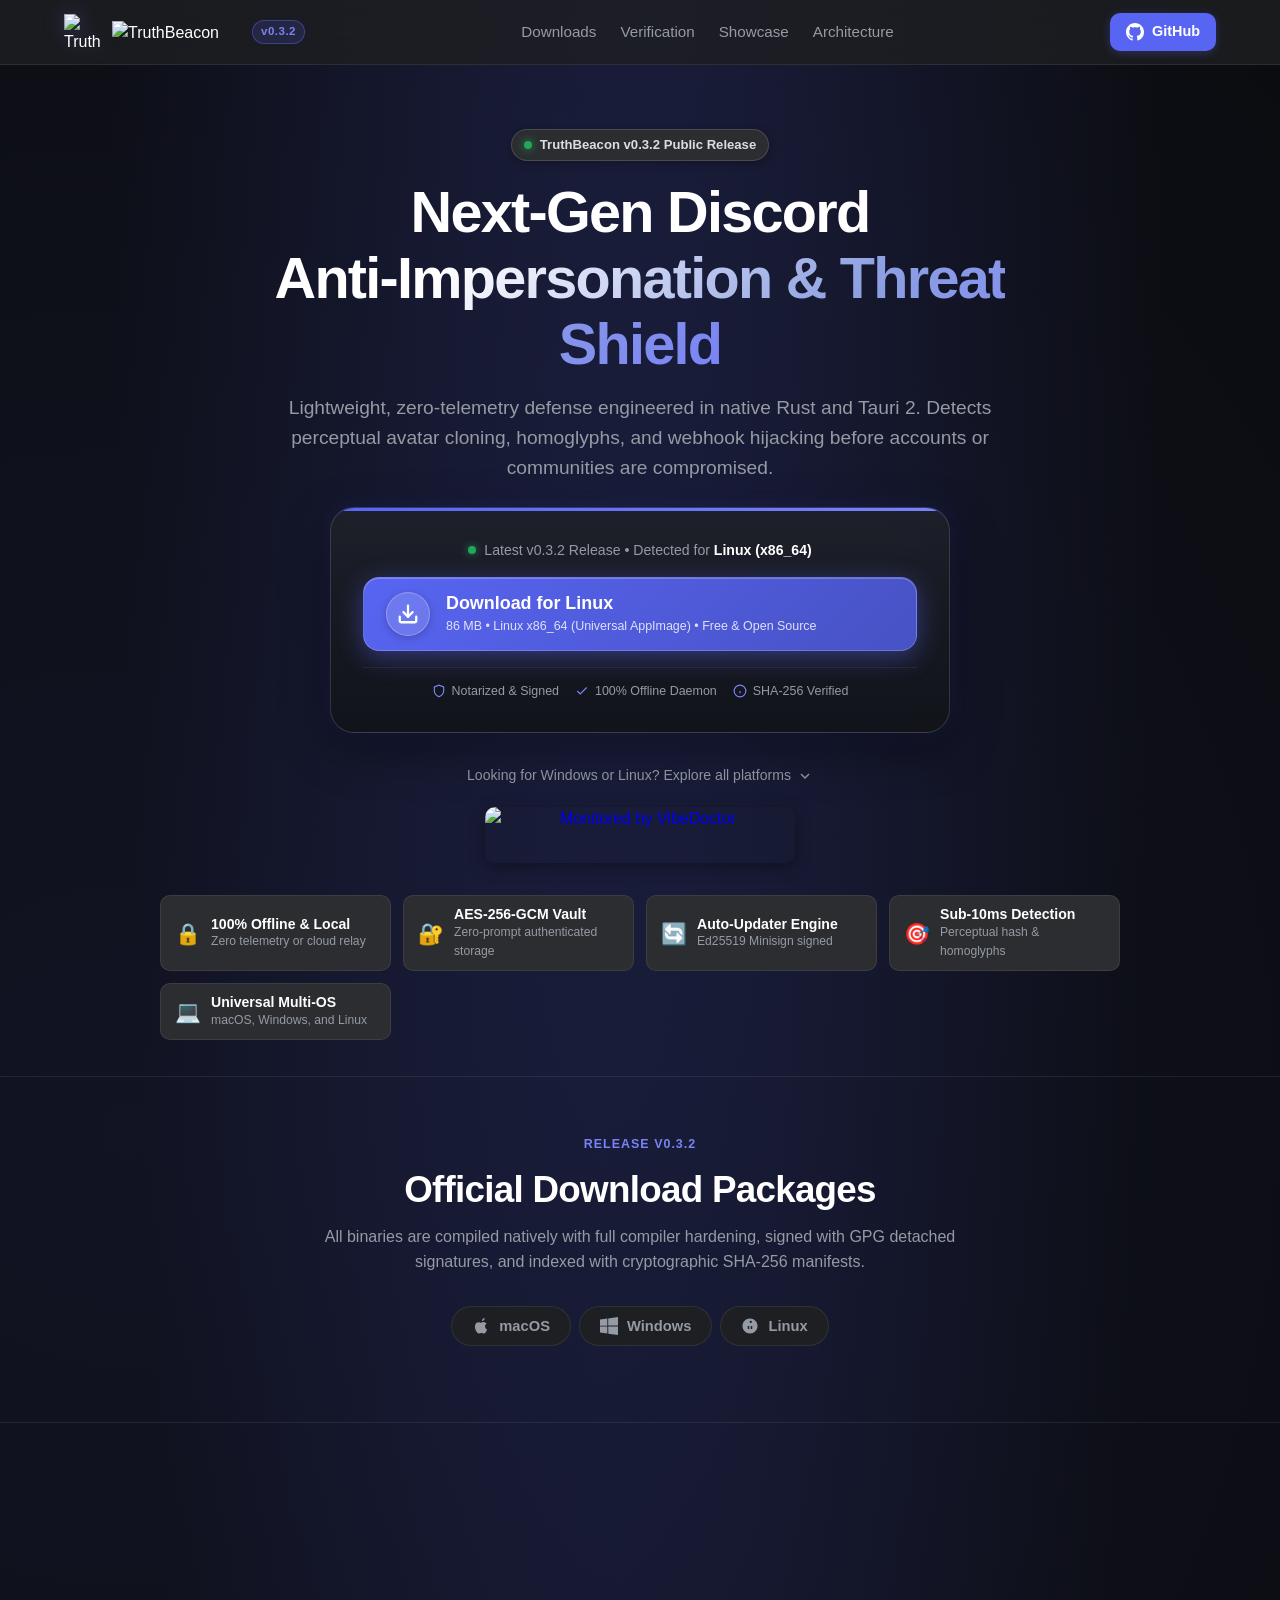
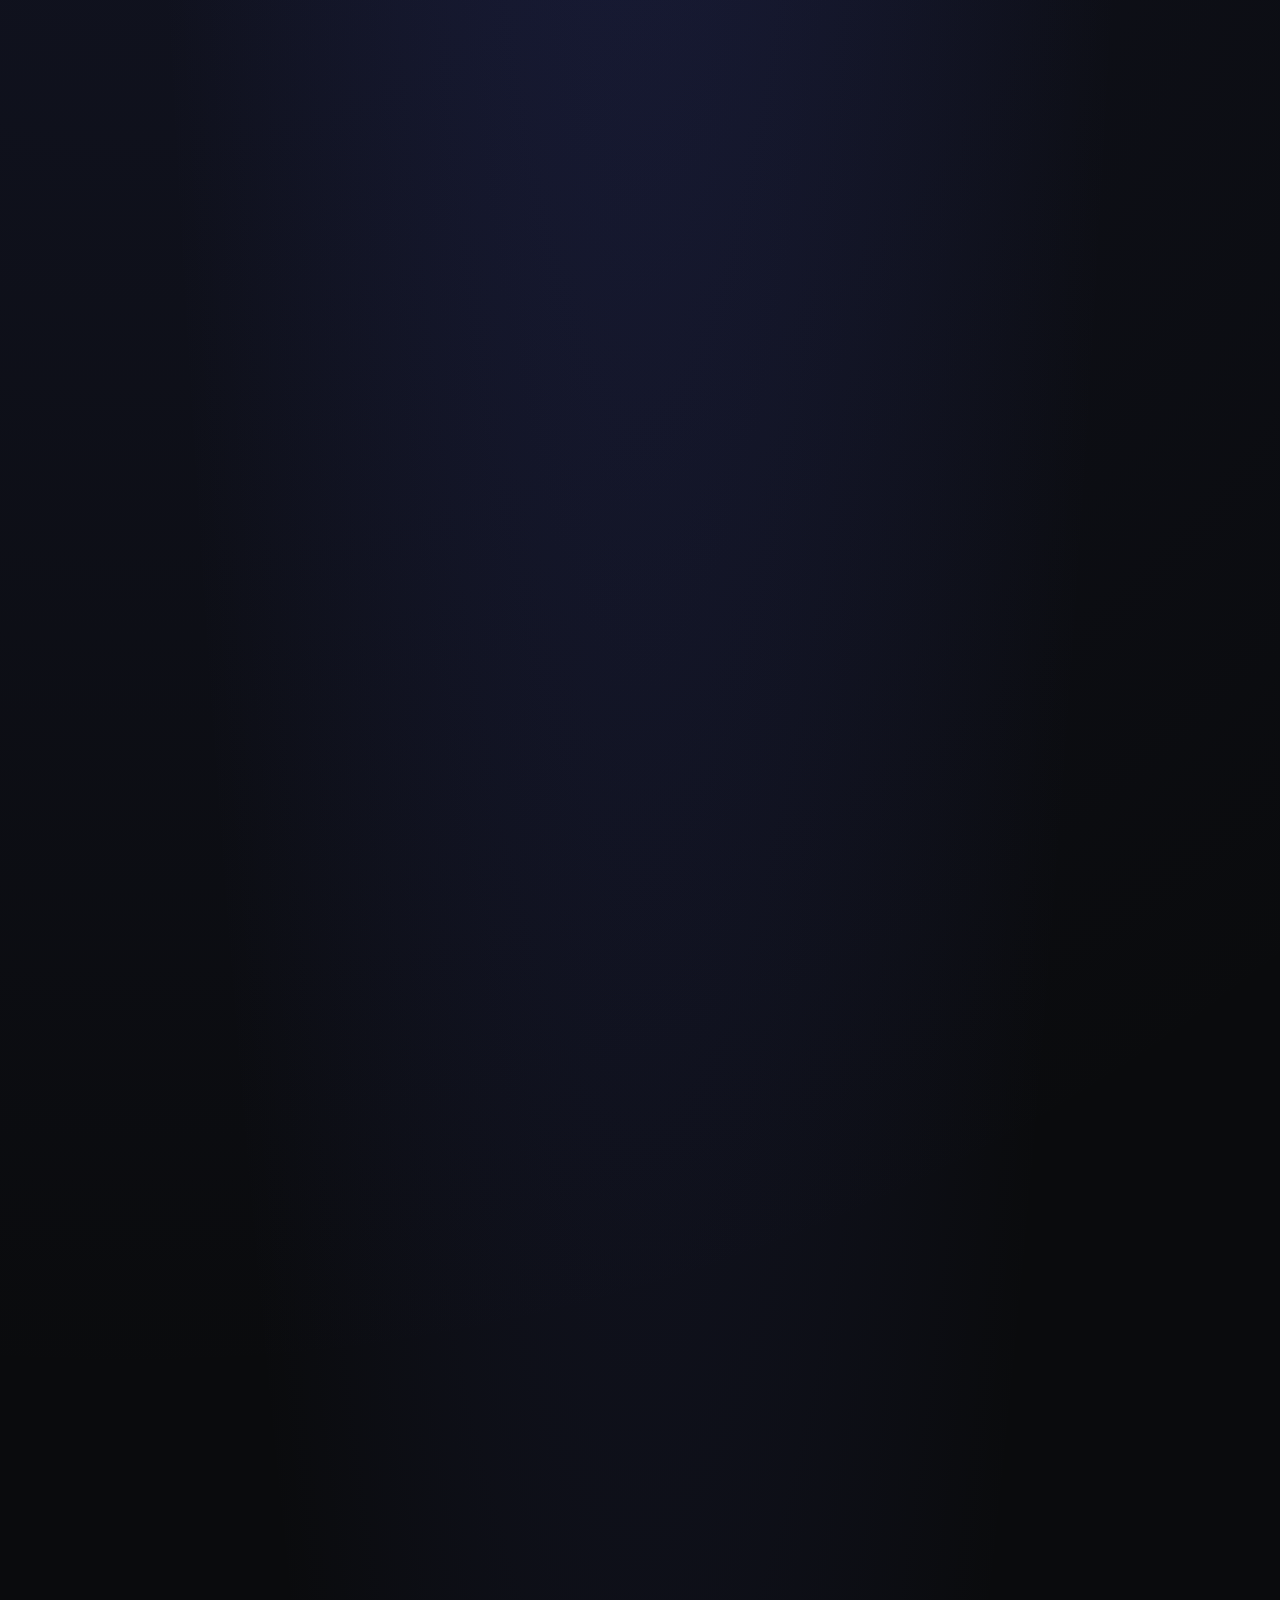
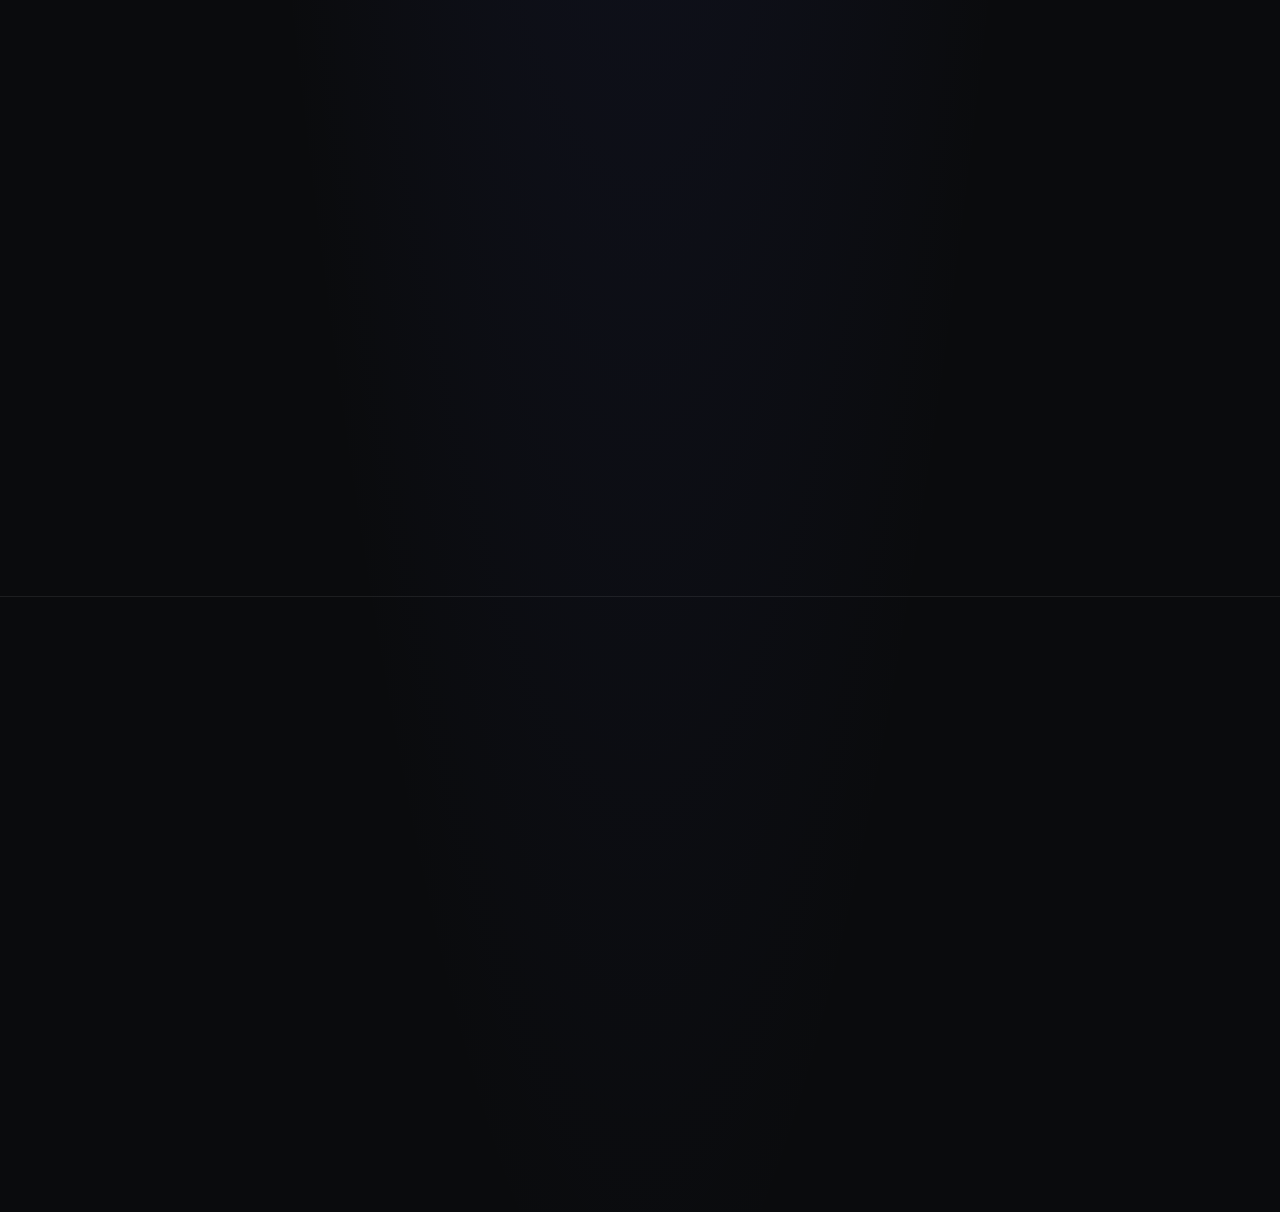
==== website/index.html @ 01696566 "refactor: redesign website hero layout, navigation height, and download UI components" ====
<!DOCTYPE html>
<html lang="en">

<head>
  <meta charset="UTF-8">
  <meta name="viewport" content="width=device-width, initial-scale=1.0">
  <title>TruthBeacon — Official Downloads & Next-Gen Discord Security</title>
  <meta name="description"
    content="Official downloads for TruthBeacon v0.3.2 across macOS, Windows, and Linux. Zero-telemetry, memory-safe Discord anti-impersonation and threat defense engineered in Rust and Tauri 2.">
  <meta name="keywords"
    content="TruthBeacon, Discord security, anti-impersonation, anti-token-theft, homoglyph detection, avatar clone detection, Tauri, Rust, download, macOS, Windows, Linux">
  <meta name="author" content="Bored Polymath Studios">

  <!-- Canonical Link -->
  <link rel="canonical" href="https://boredpolymath.github.io/truth-beacon/">

  <!-- Security & Privacy Policies -->
  <meta http-equiv="Content-Security-Policy" content="default-src 'self'; script-src 'self' 'unsafe-inline' https://fonts.googleapis.com; style-src 'self' 'unsafe-inline' https://fonts.googleapis.com; font-src 'self' https://fonts.gstatic.com; img-src 'self' data: https://vibedoctor.io https://boredpolymath.github.io; connect-src 'self' https://api.github.com; object-src 'none'; base-uri 'self'; form-action 'self';">
  <meta http-equiv="X-Content-Type-Options" content="nosniff">
  <meta http-equiv="X-Frame-Options" content="DENY">
  <meta name="referrer" content="strict-origin-when-cross-origin">
  <meta http-equiv="Permissions-Policy" content="camera=(), microphone=(), geolocation=()">

  <!-- Open Graph / Facebook -->
  <meta property="og:type" content="website">
  <meta property="og:url" content="https://boredpolymath.github.io/truth-beacon/">
  <meta property="og:title" content="TruthBeacon — Official Downloads & Discord Threat Defense">
  <meta property="og:description"
    content="Next-Gen Discord Anti-Impersonation & Threat Shield. Download TruthBeacon v0.3.2 for macOS, Windows, and Linux.">
  <meta property="og:image" content="https://boredpolymath.github.io/truth-beacon/assets/screenshot_protected.png">

  <!-- Twitter -->
  <meta property="twitter:card" content="summary_large_image">
  <meta property="twitter:url" content="https://boredpolymath.github.io/truth-beacon/">
  <meta property="twitter:title" content="TruthBeacon — Official Downloads & Discord Threat Defense">
  <meta property="twitter:description"
    content="Download TruthBeacon v0.3.2 for macOS, Windows, and Linux. 100% offline, zero-telemetry defense engineered in Rust and Tauri 2.">
  <meta property="twitter:image" content="https://boredpolymath.github.io/truth-beacon/assets/screenshot_protected.png">

  <!-- Favicon -->
  <link rel="icon" type="image/png" href="assets/truthbeacon_emblem.png">
  <link rel="apple-touch-icon" href="assets/truthbeacon_emblem.png">

  <!-- Typography -->
  <link rel="preconnect" href="https://fonts.googleapis.com">
  <link rel="preconnect" href="https://fonts.gstatic.com" crossorigin>
  <link
    href="https://fonts.googleapis.com/css2?family=Inter:wght@400;500;600;700;800&family=JetBrains+Mono:wght@400;500;600&display=swap"
    rel="stylesheet">

  <!-- Structured Data (JSON-LD / schema.org) -->
  <script type="application/ld+json">
  {
    "@context": "https://schema.org",
    "@type": "SoftwareApplication",
    "name": "TruthBeacon",
    "operatingSystem": "macOS, Windows, Linux",
    "applicationCategory": "SecurityApplication",
    "description": "Zero-telemetry, memory-safe Discord anti-impersonation and threat defense engineered in Rust and Tauri 2.",
    "url": "https://boredpolymath.github.io/truth-beacon/",
    "downloadUrl": "https://github.com/boredpolymath/truth-beacon/releases",
    "softwareVersion": "0.3.2",
    "author": {
      "@type": "Organization",
      "name": "Bored Polymath Studios",
      "url": "https://github.com/boredpolymath"
    },
    "offers": {
      "@type": "Offer",
      "price": "0",
      "priceCurrency": "USD"
    }
  }
  </script>

  <!-- Stylesheet -->
  <link rel="stylesheet" href="css/styles.css">
</head>

<body>

  <!-- Site Navigation -->
  <header class="site-header" id="site-header">
    <div class="container nav-inner">
      <a href="#" class="nav-brand" id="nav-brand-link">
        <img src="assets/truthbeacon_emblem.png" alt="TruthBeacon Emblem" width="32" height="32" decoding="async" class="brand-emblem" id="brand-emblem-img">
        <img src="assets/truthbeacon_wordmark.png" alt="TruthBeacon" width="128" height="22" decoding="async" class="brand-wordmark-img" id="brand-wordmark-img">
        <span class="brand-badge" id="nav-version-badge">v0.3.2</span>
      </a>

      <nav>
        <ul class="nav-links">
          <li><a href="#downloads" class="nav-link" id="nav-link-downloads">Downloads</a></li>
          <li><a href="#verification" class="nav-link" id="nav-link-verification">Verification</a></li>
          <li><a href="#showcase" class="nav-link" id="nav-link-showcase">Showcase</a></li>
          <li><a href="#architecture" class="nav-link" id="nav-link-architecture">Architecture</a></li>
        </ul>
      </nav>

      <div>
        <a href="https://github.com/boredpolymath/truth-beacon" target="_blank" rel="noopener noreferrer"
          class="nav-cta" id="nav-cta-github">
          <svg width="18" height="18" viewBox="0 0 24 24" fill="currentColor">
            <path
              d="M12 0C5.37 0 0 5.37 0 12c0 5.31 3.435 9.795 8.205 11.385.6.105.825-.255.825-.57 0-.285-.015-1.23-.015-2.235-3.015.555-3.795-.735-4.035-1.41-.135-.345-.72-1.41-1.23-1.695-.42-.225-1.02-.78-.015-.795.945-.015 1.62.87 1.845 1.23 1.08 1.815 2.805 1.305 3.495.99.105-.78.42-1.305.765-1.605-2.67-.3-5.46-1.335-5.46-5.925 0-1.305.465-2.385 1.23-3.225-.12-.3-.54-1.53.12-3.18 0 0 1.005-.315 3.3 1.23.96-.27 1.98-.405 3-.405s2.04.135 3 .405c2.295-1.56 3.3-1.23 3.3-1.23.66 1.65.24 2.88.12 3.18.765.84 1.23 1.905 1.23 3.225 0 4.605-2.805 5.625-5.475 5.925.435.375.81 1.095.81 2.22 0 1.605-.015 2.895-.015 3.3 0 .315.225.69.825.57A12.02 12.02 0 0024 12c0-6.63-5.37-12-12-12z" />
          </svg>
          <span>GitHub</span>
        </a>
      </div>
    </div>
  </header>

  <!-- Hero Section -->
  <main>
    <section class="hero" id="hero-section">
      <div class="container">
        <div class="hero-tag-wrap" id="hero-tag-wrap">
          <span class="hero-tag-pulse"></span>
          <span>TruthBeacon v0.3.2 Public Release</span>
        </div>

        <h1 class="hero-title" id="hero-title">
          Next-Gen Discord <br>
          <span class="hero-gradient-text">Anti-Impersonation & Threat Shield</span>
        </h1>

        <p class="hero-desc" id="hero-description">
          Lightweight, zero-telemetry defense engineered in native Rust and Tauri 2. Detects perceptual avatar cloning,
          homoglyphs, and webhook hijacking before accounts or communities are compromised.
        </p>

        <!-- Smart 1-Click Download Hero Box -->
        <div class="hero-download-box" id="hero-download-box">
          <div class="detected-os-label" id="hero-os-badge">
            <span class="hero-live-dot"></span>
            <span>Latest v0.3.2 Release • Detected for <strong class="detected-os-name" id="hero-detected-os">macOS (Universal 2)</strong></span>
          </div>

          <a href="https://github.com/boredpolymath/truth-beacon/releases/download/v0.3.2/TruthBeacon_0.3.2_universal.dmg"
            class="btn-primary-download" id="hero-primary-download-btn" data-filename="TruthBeacon_0.3.2_universal.dmg">
            <div class="btn-download-icon-circle">
              <svg width="22" height="22" viewBox="0 0 24 24" fill="none" stroke="currentColor" stroke-width="2.5"
                stroke-linecap="round" stroke-linejoin="round">
                <path d="M21 15v4a2 2 0 0 1-2 2H5a2 2 0 0 1-2-2v-4"></path>
                <polyline points="7 10 12 15 17 10"></polyline>
                <line x1="12" y1="15" x2="12" y2="3"></line>
              </svg>
            </div>
            <div class="btn-download-text-group">
              <span class="btn-label-text">Download for macOS</span>
              <span class="btn-download-sub"><span id="hero-meta-size">29.5 MB</span> • <span id="hero-meta-arch">Universal 2 (Apple Silicon &amp; Intel)</span> • Free &amp; Open Source</span>
            </div>
          </a>

          <div class="hero-trust-badges">
            <div class="hero-trust-badge">
              <svg width="14" height="14" viewBox="0 0 24 24" fill="none" stroke="currentColor" stroke-width="2"><path d="M12 22s8-4 8-10V5l-8-3-8 3v7c0 6 8 10 8 10z"/></svg>
              <span>Notarized &amp; Signed</span>
            </div>
            <div class="hero-trust-badge">
              <svg width="14" height="14" viewBox="0 0 24 24" fill="none" stroke="currentColor" stroke-width="2"><polyline points="20 6 9 17 4 12"/></svg>
              <span>100% Offline Daemon</span>
            </div>
            <div class="hero-trust-badge">
              <svg width="14" height="14" viewBox="0 0 24 24" fill="none" stroke="currentColor" stroke-width="2"><circle cx="12" cy="12" r="10"/><line x1="12" y1="16" x2="12" y2="12"/><line x1="12" y1="8" x2="12.01" y2="8"/></svg>
              <span>SHA-256 Verified</span>
            </div>
          </div>
          <span id="hero-meta-format" style="display: none;">DMG</span>
        </div>

        <div>
          <a href="#downloads" class="hero-other-platforms" id="hero-other-platforms-link">
            <span>Looking for Windows or Linux? Explore all platforms</span>
            <svg width="16" height="16" viewBox="0 0 24 24" fill="none" stroke="currentColor" stroke-width="2">
              <polyline points="6 9 12 15 18 9"></polyline>
            </svg>
          </a>
        </div>

        <!-- Live VibeDoctor Monitoring Badge -->
        <div class="hero-vibedoctor-wrap" id="hero-vibedoctor-wrap">
          <a href="https://vibedoctor.io" target="_blank" rel="noopener noreferrer" class="vibedoctor-badge-link" id="hero-vibedoctor-badge" title="Repository continuously validated and monitored by VibeDoctor">
            <img src="https://vibedoctor.io/api/badges/128b9586-dd4d-4db2-bf53-5a1f576507db" alt="Monitored by VibeDoctor" width="310" height="56" loading="lazy" decoding="async" class="vibedoctor-badge-img">
          </a>
        </div>

        <!-- Highlight Badges -->
        <div class="hero-highlights" id="hero-highlights">
          <div class="highlight-pill" id="pill-telemetry">
            <div class="highlight-icon">🔒</div>
            <div>
              <div class="highlight-text-title">100% Offline & Local</div>
              <div class="highlight-text-sub">Zero telemetry or cloud relay</div>
            </div>
          </div>
          <div class="highlight-pill" id="pill-vault">
            <div class="highlight-icon">🔐</div>
            <div>
              <div class="highlight-text-title">AES-256-GCM Vault</div>
              <div class="highlight-text-sub">Zero-prompt authenticated storage</div>
            </div>
          </div>
          <div class="highlight-pill" id="pill-updater">
            <div class="highlight-icon">🔄</div>
            <div>
              <div class="highlight-text-title">Auto-Updater Engine</div>
              <div class="highlight-text-sub">Ed25519 Minisign signed</div>
            </div>
          </div>
          <div class="highlight-pill" id="pill-detection">
            <div class="highlight-icon">🎯</div>
            <div>
              <div class="highlight-text-title">Sub-10ms Detection</div>
              <div class="highlight-text-sub">Perceptual hash & homoglyphs</div>
            </div>
          </div>
          <div class="highlight-pill" id="pill-multiarch">
            <div class="highlight-icon">💻</div>
            <div>
              <div class="highlight-text-title">Universal Multi-OS</div>
              <div class="highlight-text-sub">macOS, Windows, and Linux</div>
            </div>
          </div>
        </div>
      </div>
    </section>

    <!-- Platform Downloads Section -->
    <section class="section" id="downloads">
      <div class="container">
        <div class="section-header">
          <span class="section-tag">Release v0.3.2</span>
          <h2 class="section-title">Official Download Packages</h2>
          <p class="section-desc">
            All binaries are compiled natively with full compiler hardening, signed with GPG detached signatures, and
            indexed with cryptographic SHA-256 manifests.
          </p>
        </div>

        <!-- Platform Selector Buttons (Only logo and name) -->
        <div class="platform-tabs" id="platform-tabs-nav" role="tablist" aria-label="Operating system download selector">
          <button type="button" class="tab-btn" data-platform="mac" id="tab-mac" role="tab" aria-selected="false" aria-controls="inline-download-site">
            <svg viewBox="0 0 24 24" width="20" height="20" aria-hidden="true">
              <path
                d="M18.71 19.5c-.83 1.24-1.71 2.45-3.05 2.47-1.34.03-1.77-.79-3.29-.79-1.53 0-2 .77-3.27.82-1.31.05-2.3-1.32-3.14-2.53C4.25 17 2.94 12.45 4.7 9.39c.87-1.52 2.43-2.48 4.12-2.51 1.28-.02 2.5.87 3.29.87.78 0 2.26-1.07 3.81-.91.65.03 2.47.26 3.64 1.98-.09.06-2.17 1.28-2.15 3.81.03 3.02 2.65 4.03 2.68 4.04-.03.07-.42 1.44-1.38 2.83M15.97 4.15c.61-.74 1.04-1.79.92-2.85-.92.04-2.02.62-2.67 1.36-.57.65-1.07 1.71-.93 2.73 1.03.08 2.07-.5 2.68-1.24z" />
            </svg>
            <span>macOS</span>
          </button>
          <button type="button" class="tab-btn" data-platform="win" id="tab-win" role="tab" aria-selected="false" aria-controls="inline-download-site">
            <svg viewBox="0 0 24 24" width="20" height="20" aria-hidden="true">
              <path
                d="M0 3.449L9.75 2.1v9.451H0m10.949-9.602L24 0v11.4H10.949M0 12.6h9.75v9.451L0 20.699M10.949 12.6H24V24l-12.9-1.801" />
            </svg>
            <span>Windows</span>
          </button>
          <button type="button" class="tab-btn" data-platform="linux" id="tab-linux" role="tab" aria-selected="false" aria-controls="inline-download-site">
            <svg viewBox="0 0 24 24" width="20" height="20" aria-hidden="true">
              <path
                d="M12 2C6.48 2 2 6.48 2 12s4.48 10 10 10 10-4.48 10-10S17.52 2 12 2zm-1 14h-2v-4h2v4zm4 0h-2v-4h2v4zm-2-8a1.5 1.5 0 110-3 1.5 1.5 0 010 3z" />
            </svg>
            <span>Linux</span>
          </button>
        </div>

        <!-- Inline Site for Download Information -->
        <div class="inline-site-container" id="inline-download-site" aria-live="polite">

          <!-- Active Inline Download Card (opens when a platform button is clicked) -->
          <div class="inline-download-card" id="inline-site-window" style="display: none;">

            <!-- Card Top Bar -->
            <div class="inline-card-topbar">
              <div class="inline-card-badge">
                <span class="card-status-dot"></span>
                <span class="card-badge-text">v0.3.2 Official Package</span>
              </div>

              <button type="button" class="inline-card-close-btn" id="inline-site-close-btn" title="Close download details" aria-label="Close download card">
                <span>Close</span>
                <svg width="14" height="14" viewBox="0 0 24 24" fill="none" stroke="currentColor" stroke-width="2.5" stroke-linecap="round" stroke-linejoin="round">
                  <line x1="18" y1="6" x2="6" y2="18" />
                  <line x1="6" y1="6" x2="18" y2="18" />
                </svg>
              </button>
            </div>

            <!-- Platform View 1: macOS -->
            <div class="inline-platform-view" id="inline-view-mac" data-view-platform="mac">
              <div class="inline-view-header">
                <div class="inline-view-icon-wrap mac-accent">
                  <svg width="30" height="30" viewBox="0 0 24 24" fill="currentColor">
                    <path
                      d="M18.71 19.5c-.83 1.24-1.71 2.45-3.05 2.47-1.34.03-1.77-.79-3.29-.79-1.53 0-2 .77-3.27.82-1.31.05-2.3-1.32-3.14-2.53C4.25 17 2.94 12.45 4.7 9.39c.87-1.52 2.43-2.48 4.12-2.51 1.28-.02 2.5.87 3.29.87.78 0 2.26-1.07 3.81-.91.65.03 2.47.26 3.64 1.98-.09.06-2.17 1.28-2.15 3.81.03 3.02 2.65 4.03 2.68 4.04-.03.07-.42 1.44-1.38 2.83M15.97 4.15c.61-.74 1.04-1.79.92-2.85-.92.04-2.02.62-2.67 1.36-.57.65-1.07 1.71-.93 2.73 1.03.08 2.07-.5 2.68-1.24z" />
                  </svg>
                </div>
                <div>
                  <div class="inline-view-platform-tag">macOS • Universal 2 Release</div>
                  <h3 class="inline-view-title">TruthBeacon for macOS</h3>
                  <div class="inline-view-meta">Apple Silicon (M1/M2/M3/M4) &amp; Intel • macOS 12 Monterey+</div>
                </div>
              </div>

              <p class="inline-view-desc">
                High-performance native menu bar security shield. Blocks avatar clones, homoglyphs, and token theft with 100% offline, zero-telemetry defense.
              </p>

              <!-- Main CTA & Secondary Links -->
              <div class="inline-action-row">
                <a href="https://github.com/boredpolymath/truth-beacon/releases/download/v0.3.2/TruthBeacon_0.3.2_universal.dmg"
                  class="inline-btn-download-primary" id="btn-download-mac-dmg">
                  <div class="btn-download-icon-circle">
                    <svg width="22" height="22" viewBox="0 0 24 24" fill="none" stroke="currentColor" stroke-width="2.5">
                      <path d="M21 15v4a2 2 0 0 1-2 2H5a2 2 0 0 1-2-2v-4" />
                      <polyline points="7 10 12 15 17 10" />
                      <line x1="12" y1="15" x2="12" y2="3" />
                    </svg>
                  </div>
                  <div class="btn-download-text-group">
                    <span class="btn-download-title">Download for macOS (.dmg)</span>
                    <span class="btn-download-subtitle">v0.3.2 • Universal 2 (arm64 &amp; x86_64) • ~29.5 MB</span>
                  </div>
                </a>
                <div class="inline-secondary-group">
                  <a href="https://github.com/boredpolymath/truth-beacon/releases/download/v0.3.2/SHA256SUMS.txt"
                    target="_blank" rel="noopener noreferrer" class="inline-btn-secondary" id="btn-view-mac-manifest">
                    <svg width="15" height="15" viewBox="0 0 24 24" fill="none" stroke="currentColor" stroke-width="2">
                      <path d="M14 2H6a2 2 0 0 0-2 2v16a2 2 0 0 0 2 2h12a2 2 0 0 0 2-2V8z" />
                      <polyline points="14 2 14 8 20 8" />
                    </svg>
                    <span>Release Manifest</span>
                  </a>
                  <a href="https://github.com/boredpolymath/truth-beacon/releases/download/v0.3.2/SHA256SUMS.txt.asc"
                    target="_blank" rel="noopener noreferrer" class="inline-btn-secondary">
                    <svg width="15" height="15" viewBox="0 0 24 24" fill="none" stroke="currentColor" stroke-width="2">
                      <path d="M12 22s8-4 8-10V5l-8-3-8 3v7c0 6 8 10 8 10z"/>
                    </svg>
                    <span>GPG Signature</span>
                  </a>
                </div>
              </div>

              <!-- Trust & Security Highlights -->
              <div class="inline-trust-strip">
                <div class="inline-trust-pill">
                  <span class="trust-icon">🛡️</span>
                  <div>
                    <div class="trust-pill-title">Apple Notarized</div>
                    <div class="trust-pill-desc">Native arm64 &amp; x86_64</div>
                  </div>
                </div>
                <div class="inline-trust-pill">
                  <span class="trust-icon">⚡</span>
                  <div>
                    <div class="trust-pill-title">100% Offline</div>
                    <div class="trust-pill-desc">Zero telemetry or cloud tracking</div>
                  </div>
                </div>
                <div class="inline-trust-pill">
                  <span class="trust-icon">🔒</span>
                  <div>
                    <div class="trust-pill-title">Cryptographically Verified</div>
                    <div class="trust-pill-desc">SHA-256 &amp; GPG signed</div>
                  </div>
                </div>
              </div>

              <!-- Unified Verification Panel -->
              <div class="inline-verify-box">
                <div class="inline-verify-row">
                  <div class="inline-verify-label">
                    <span class="verify-badge">SHA-256</span>
                    <code class="inline-verify-hash" title="199d97bd6ef59f138eb279655c9ea7b938b48647667003db3a2a4ee8ce7a993a">199d97bd6ef59f138eb279655c9ea7b938b48647667003db3a2a4ee8ce7a993a</code>
                  </div>
                  <button type="button" class="btn-copy-checksum"
                    data-hash="199d97bd6ef59f138eb279655c9ea7b938b48647667003db3a2a4ee8ce7a993a"
                    title="Copy SHA-256 Checksum" id="btn-copy-mac-dmg">
                    <svg width="14" height="14" viewBox="0 0 24 24" fill="none" stroke="currentColor" stroke-width="2">
                      <rect x="9" y="9" width="13" height="13" rx="2" ry="2" />
                      <path d="M5 15H4a2 2 0 0 1-2-2V4a2 2 0 0 1 2-2h9a2 2 0 0 1 2 2v1" />
                    </svg>
                    <span>Copy Hash</span>
                  </button>
                </div>
                <div class="inline-verify-cmd-row">
                  <span class="verify-cmd-prompt">$</span>
                  <code class="verify-cmd-text">shasum -a 256 TruthBeacon_0.3.2_universal.dmg</code>
                  <button type="button" class="btn-copy-inline-cmd" data-cmd="shasum -a 256 TruthBeacon_0.3.2_universal.dmg" title="Copy verification command">
                    <svg width="12" height="12" viewBox="0 0 24 24" fill="none" stroke="currentColor" stroke-width="2">
                      <rect x="9" y="9" width="13" height="13" rx="2" ry="2" />
                      <path d="M5 15H4a2 2 0 0 1-2-2V4a2 2 0 0 1 2-2h9a2 2 0 0 1 2 2v1" />
                    </svg>
                    <span>Copy Command</span>
                  </button>
                </div>
              </div>
            </div>

            <!-- Platform View 2: Windows -->
            <div class="inline-platform-view" id="inline-view-win" data-view-platform="win" style="display: none;">
              <div class="inline-view-header">
                <div class="inline-view-icon-wrap win-accent">
                  <svg width="30" height="30" viewBox="0 0 24 24" fill="currentColor">
                    <path
                      d="M0 3.449L9.75 2.1v9.451H0m10.949-9.602L24 0v11.4H10.949M0 12.6h9.75v9.451L0 20.699M10.949 12.6H24V24l-12.9-1.801" />
                  </svg>
                </div>
                <div>
                  <div class="inline-view-platform-tag">Windows • 64-bit Installer</div>
                  <h3 class="inline-view-title">TruthBeacon for Windows</h3>
                  <div class="inline-view-meta">Windows 10 &amp; 11 • 64-bit MSVC • Standalone Setup</div>
                </div>
              </div>

              <p class="inline-view-desc">
                Single-click desktop setup for Windows 10 and 11. Integrates seamlessly into your Start Menu and system tray with non-invasive background protection.
              </p>

              <!-- Main CTA & Secondary Links -->
              <div class="inline-action-row">
                <a href="https://github.com/boredpolymath/truth-beacon/releases/download/v0.3.2/TruthBeacon_0.3.2_x64-setup.exe"
                  class="inline-btn-download-primary" id="btn-download-win-exe">
                  <div class="btn-download-icon-circle">
                    <svg width="22" height="22" viewBox="0 0 24 24" fill="none" stroke="currentColor" stroke-width="2.5">
                      <path d="M21 15v4a2 2 0 0 1-2 2H5a2 2 0 0 1-2-2v-4" />
                      <polyline points="7 10 12 15 17 10" />
                      <line x1="12" y1="15" x2="12" y2="3" />
                    </svg>
                  </div>
                  <div class="btn-download-text-group">
                    <span class="btn-download-title">Download for Windows (.exe)</span>
                    <span class="btn-download-subtitle">v0.3.2 • 64-bit MSVC Setup • ~9.5 MB</span>
                  </div>
                </a>
                <div class="inline-secondary-group">
                  <a href="https://github.com/boredpolymath/truth-beacon/releases/download/v0.3.2/SHA256SUMS.txt"
                    target="_blank" rel="noopener noreferrer" class="inline-btn-secondary" id="btn-view-win-manifest">
                    <svg width="15" height="15" viewBox="0 0 24 24" fill="none" stroke="currentColor" stroke-width="2">
                      <path d="M14 2H6a2 2 0 0 0-2 2v16a2 2 0 0 0 2 2h12a2 2 0 0 0 2-2V8z" />
                      <polyline points="14 2 14 8 20 8" />
                    </svg>
                    <span>Release Manifest</span>
                  </a>
                  <a href="https://github.com/boredpolymath/truth-beacon/releases/download/v0.3.2/SHA256SUMS.txt.asc"
                    target="_blank" rel="noopener noreferrer" class="inline-btn-secondary">
                    <svg width="15" height="15" viewBox="0 0 24 24" fill="none" stroke="currentColor" stroke-width="2">
                      <path d="M12 22s8-4 8-10V5l-8-3-8 3v7c0 6 8 10 8 10z"/>
                    </svg>
                    <span>GPG Signature</span>
                  </a>
                </div>
              </div>

              <!-- Trust & Security Highlights -->
              <div class="inline-trust-strip">
                <div class="inline-trust-pill">
                  <span class="trust-icon">🛡️</span>
                  <div>
                    <div class="trust-pill-title">Authenticode Hardened</div>
                    <div class="trust-pill-desc">Windows 10 &amp; 11 (64-bit)</div>
                  </div>
                </div>
                <div class="inline-trust-pill">
                  <span class="trust-icon">⚡</span>
                  <div>
                    <div class="trust-pill-title">100% Offline</div>
                    <div class="trust-pill-desc">Zero telemetry or cloud tracking</div>
                  </div>
                </div>
                <div class="inline-trust-pill">
                  <span class="trust-icon">🔒</span>
                  <div>
                    <div class="trust-pill-title">Cryptographically Verified</div>
                    <div class="trust-pill-desc">SHA-256 &amp; GPG signed</div>
                  </div>
                </div>
              </div>

              <!-- Unified Verification Panel -->
              <div class="inline-verify-box">
                <div class="inline-verify-row">
                  <div class="inline-verify-label">
                    <span class="verify-badge">SHA-256</span>
                    <code class="inline-verify-hash" title="6f36a65df228544edaa36111ea7ae5eac11baa754fae81adc62956953267586e">6f36a65df228544edaa36111ea7ae5eac11baa754fae81adc62956953267586e</code>
                  </div>
                  <button type="button" class="btn-copy-checksum"
                    data-hash="6f36a65df228544edaa36111ea7ae5eac11baa754fae81adc62956953267586e"
                    title="Copy SHA-256 Checksum" id="btn-copy-win-exe">
                    <svg width="14" height="14" viewBox="0 0 24 24" fill="none" stroke="currentColor" stroke-width="2">
                      <rect x="9" y="9" width="13" height="13" rx="2" ry="2" />
                      <path d="M5 15H4a2 2 0 0 1-2-2V4a2 2 0 0 1 2-2h9a2 2 0 0 1 2 2v1" />
                    </svg>
                    <span>Copy Hash</span>
                  </button>
                </div>
                <div class="inline-verify-cmd-row">
                  <span class="verify-cmd-prompt">PS&gt;</span>
                  <code class="verify-cmd-text">Get-FileHash TruthBeacon_0.3.2_x64-setup.exe -Algorithm SHA256</code>
                  <button type="button" class="btn-copy-inline-cmd" data-cmd="Get-FileHash TruthBeacon_0.3.2_x64-setup.exe -Algorithm SHA256" title="Copy verification command">
                    <svg width="12" height="12" viewBox="0 0 24 24" fill="none" stroke="currentColor" stroke-width="2">
                      <rect x="9" y="9" width="13" height="13" rx="2" ry="2" />
                      <path d="M5 15H4a2 2 0 0 1-2-2V4a2 2 0 0 1 2-2h9a2 2 0 0 1 2 2v1" />
                    </svg>
                    <span>Copy Command</span>
                  </button>
                </div>
              </div>
            </div>

            <!-- Platform View 3: Linux -->
            <div class="inline-platform-view" id="inline-view-linux" data-view-platform="linux" style="display: none;">
              <div class="inline-view-header">
                <div class="inline-view-icon-wrap linux-accent">
                  <svg width="30" height="30" viewBox="0 0 24 24" fill="currentColor">
                    <path
                      d="M12 2C6.48 2 2 6.48 2 12s4.48 10 10 10 10-4.48 10-10S17.52 2 12 2zm-1 14h-2v-4h2v4zm4 0h-2v-4h2v4zm-2-8a1.5 1.5 0 110-3 1.5 1.5 0 010 3z" />
                  </svg>
                </div>
                <div>
                  <div class="inline-view-platform-tag">Linux • Universal AppImage</div>
                  <h3 class="inline-view-title">TruthBeacon for Linux</h3>
                  <div class="inline-view-meta">x86_64 • Standalone Portable Bundle • ~86 MB</div>
                </div>
              </div>

              <p class="inline-view-desc">
                Standalone portable bundle compatible with Ubuntu, Arch, Fedora, Debian, Mint, and openSUSE. Zero root requirements or runtime dependencies.
              </p>

              <!-- Main CTA & Secondary Links -->
              <div class="inline-action-row">
                <a href="https://github.com/boredpolymath/truth-beacon/releases/download/v0.3.2/TruthBeacon_0.3.2_amd64.AppImage"
                  class="inline-btn-download-primary" id="btn-download-linux-appimage">
                  <div class="btn-download-icon-circle">
                    <svg width="22" height="22" viewBox="0 0 24 24" fill="none" stroke="currentColor" stroke-width="2.5">
                      <path d="M21 15v4a2 2 0 0 1-2 2H5a2 2 0 0 1-2-2v-4" />
                      <polyline points="7 10 12 15 17 10" />
                      <line x1="12" y1="15" x2="12" y2="3" />
                    </svg>
                  </div>
                  <div class="btn-download-text-group">
                    <span class="btn-download-title">Download for Linux (.AppImage)</span>
                    <span class="btn-download-subtitle">v0.3.2 • Universal x86_64 Bundle • ~86 MB</span>
                  </div>
                </a>
                <div class="inline-secondary-group">
                  <a href="https://github.com/boredpolymath/truth-beacon/releases/download/v0.3.2/SHA256SUMS.txt"
                    target="_blank" rel="noopener noreferrer" class="inline-btn-secondary" id="btn-view-linux-manifest">
                    <svg width="15" height="15" viewBox="0 0 24 24" fill="none" stroke="currentColor" stroke-width="2">
                      <path d="M14 2H6a2 2 0 0 0-2 2v16a2 2 0 0 0 2 2h12a2 2 0 0 0 2-2V8z" />
                      <polyline points="14 2 14 8 20 8" />
                    </svg>
                    <span>Release Manifest</span>
                  </a>
                  <a href="https://github.com/boredpolymath/truth-beacon/releases/download/v0.3.2/SHA256SUMS.txt.asc"
                    target="_blank" rel="noopener noreferrer" class="inline-btn-secondary">
                    <svg width="15" height="15" viewBox="0 0 24 24" fill="none" stroke="currentColor" stroke-width="2">
                      <path d="M12 22s8-4 8-10V5l-8-3-8 3v7c0 6 8 10 8 10z"/>
                    </svg>
                    <span>GPG Signature</span>
                  </a>
                </div>
              </div>

              <!-- Trust & Security Highlights -->
              <div class="inline-trust-strip">
                <div class="inline-trust-pill">
                  <span class="trust-icon">🛡️</span>
                  <div>
                    <div class="trust-pill-title">Ed25519 Minisign Signed</div>
                    <div class="trust-pill-desc">Universal glibc 2.31+</div>
                  </div>
                </div>
                <div class="inline-trust-pill">
                  <span class="trust-icon">⚡</span>
                  <div>
                    <div class="trust-pill-title">100% Offline</div>
                    <div class="trust-pill-desc">Zero telemetry or cloud tracking</div>
                  </div>
                </div>
                <div class="inline-trust-pill">
                  <span class="trust-icon">🔒</span>
                  <div>
                    <div class="trust-pill-title">Cryptographically Verified</div>
                    <div class="trust-pill-desc">SHA-256 &amp; GPG signed</div>
                  </div>
                </div>
              </div>

              <!-- Unified Verification Panel -->
              <div class="inline-verify-box">
                <div class="inline-verify-row">
                  <div class="inline-verify-label">
                    <span class="verify-badge">SHA-256</span>
                    <code class="inline-verify-hash" title="ec3203b01db76b58b2c55311ea5fdbfeca4c97111cc8207073038c382ca9d3c3">ec3203b01db76b58b2c55311ea5fdbfeca4c97111cc8207073038c382ca9d3c3</code>
                  </div>
                  <button type="button" class="btn-copy-checksum"
                    data-hash="ec3203b01db76b58b2c55311ea5fdbfeca4c97111cc8207073038c382ca9d3c3"
                    title="Copy SHA-256 Checksum" id="btn-copy-linux-appimage">
                    <svg width="14" height="14" viewBox="0 0 24 24" fill="none" stroke="currentColor" stroke-width="2">
                      <rect x="9" y="9" width="13" height="13" rx="2" ry="2" />
                      <path d="M5 15H4a2 2 0 0 1-2-2V4a2 2 0 0 1 2-2h9a2 2 0 0 1 2 2v1" />
                    </svg>
                    <span>Copy Hash</span>
                  </button>
                </div>
                <div class="inline-verify-cmd-row">
                  <span class="verify-cmd-prompt">$</span>
                  <code class="verify-cmd-text">sha256sum TruthBeacon_0.3.2_amd64.AppImage</code>
                  <button type="button" class="btn-copy-inline-cmd" data-cmd="sha256sum TruthBeacon_0.3.2_amd64.AppImage" title="Copy verification command">
                    <svg width="12" height="12" viewBox="0 0 24 24" fill="none" stroke="currentColor" stroke-width="2">
                      <rect x="9" y="9" width="13" height="13" rx="2" ry="2" />
                      <path d="M5 15H4a2 2 0 0 1-2-2V4a2 2 0 0 1 2-2h9a2 2 0 0 1 2 2v1" />
                    </svg>
                    <span>Copy Command</span>
                  </button>
                </div>
              </div>
            </div>

            <!-- Card Footer Status Bar -->
            <div class="inline-card-footer">
              <div class="site-footer-badge">
                <svg width="14" height="14" viewBox="0 0 24 24" fill="none" stroke="currentColor" stroke-width="2"><path d="M12 22s8-4 8-10V5l-8-3-8 3v7c0 6 8 10 8 10z"/></svg>
                <span>GPG &amp; Ed25519 Minisign Signed</span>
              </div>
              <div class="site-footer-badge">
                <svg width="14" height="14" viewBox="0 0 24 24" fill="none" stroke="currentColor" stroke-width="2"><polyline points="20 6 9 17 4 12"/></svg>
                <span>100% Offline • Zero Telemetry</span>
              </div>
              <div class="site-footer-badge">
                <svg width="14" height="14" viewBox="0 0 24 24" fill="none" stroke="currentColor" stroke-width="2"><circle cx="12" cy="12" r="10"/><line x1="12" y1="16" x2="12" y2="12"/><line x1="12" y1="8" x2="12.01" y2="8"/></svg>
                <span>SHA-256 Checksum Verified</span>
              </div>
            </div>

          </div>
        </div>
      </div>
    </section>

    <!-- Verification Section -->
    <section class="section" id="verification">
      <div class="container">
        <div class="section-header">
          <span class="section-tag">Security & Auditing</span>
          <h2 class="section-title">Cryptographic Verification</h2>
          <p class="section-desc">
            Verify the integrity of downloaded binaries prior to execution. We provide detached GPG signatures and
            standard SHA-256 checksums for every build artifact.
          </p>
        </div>

        <div class="verification-card" id="verification-card">
          <div class="verify-nav" id="verify-nav-tabs">
            <button type="button" class="verify-tab-btn active" data-verify-tab="macos" id="verify-tab-mac">macOS
              (shasum)</button>
            <button type="button" class="verify-tab-btn" data-verify-tab="linux" id="verify-tab-linux">Linux
              (sha256sum)</button>
            <button type="button" class="verify-tab-btn" data-verify-tab="windows" id="verify-tab-win">Windows
              (PowerShell)</button>
            <button type="button" class="verify-tab-btn" data-verify-tab="gpg" id="verify-tab-gpg">GPG Detached
              Signatures</button>
          </div>

          <div class="terminal-window" id="terminal-window">
            <div class="terminal-header">
              <div class="terminal-dots">
                <div class="terminal-dot dot-red"></div>
                <div class="terminal-dot dot-yellow"></div>
                <div class="terminal-dot dot-green"></div>
              </div>
              <div class="terminal-title" id="terminal-title-text">terminal — zsh (macOS)</div>
              <button type="button" class="btn-copy-code" id="btn-copy-terminal-code">
                <svg width="12" height="12" viewBox="0 0 24 24" fill="none" stroke="currentColor" stroke-width="2">
                  <rect x="9" y="9" width="13" height="13" rx="2" ry="2" />
                  <path d="M5 15H4a2 2 0 0 1-2-2V4a2 2 0 0 1 2-2h9a2 2 0 0 1 2 2v1" />
                </svg>
                <span>Copy</span>
              </button>
            </div>
            <div class="terminal-body">
              <pre><code id="verify-code-content"># Verify SHA-256 Checksum on macOS
shasum -a 256 TruthBeacon_0.3.2_universal.dmg

# Expected Output:
# 199d97bd6ef59f138eb279655c9ea7b938b48647667003db3a2a4ee8ce7a993a  TruthBeacon_0.3.2_universal.dmg</code></pre>
            </div>
          </div>

          <div style="margin-top: 20px; display: flex; gap: 16px; flex-wrap: wrap;">
            <a href="https://github.com/boredpolymath/truth-beacon/releases/download/v0.3.2/SHA256SUMS.txt"
              target="_blank" class="nav-cta"
              style="background:var(--bg-card); border:1px solid var(--border-medium); font-size:0.85rem;"
              id="link-download-sha-txt">
              Download SHA256SUMS.txt
            </a>
            <a href="https://github.com/boredpolymath/truth-beacon/releases/download/v0.3.2/SHA256SUMS.txt.asc"
              target="_blank" class="nav-cta"
              style="background:var(--bg-card); border:1px solid var(--border-medium); font-size:0.85rem;"
              id="link-download-sha-asc">
              Download SHA256SUMS.txt.asc (GPG)
            </a>
            <a href="https://github.com/boredpolymath/truth-beacon/releases/download/v0.3.2/RELEASE_MANIFEST.md"
              target="_blank" class="nav-cta"
              style="background:var(--bg-card); border:1px solid var(--border-medium); font-size:0.85rem;"
              id="link-download-manifest">
              View RELEASE_MANIFEST.md
            </a>
          </div>
        </div>

        <!-- Security Notices Grid -->
        <div class="security-notices" id="security-notices">
          <div class="security-notice-card" id="notice-gatekeeper">
            <div class="notice-badge mac">
              <svg width="14" height="14" viewBox="0 0 24 24" fill="currentColor">
                <circle cx="12" cy="12" r="10" />
              </svg>
              <span>Apple macOS Gatekeeper</span>
            </div>
            <h3>Opening on macOS</h3>
            <p>
              macOS releases are cryptographically signed with an official Apple Developer ID Application certificate.
              If Gatekeeper requests confirmation on first launch, right-click <code>TruthBeacon.app</code>, select
              <strong>Open</strong>, and click <strong>Open</strong> in the dialog. Or run
              <code>xattr -cr /Applications/TruthBeacon.app</code>.
            </p>
          </div>

          <div class="security-notice-card" id="notice-smartscreen">
            <div class="notice-badge win">
              <svg width="14" height="14" viewBox="0 0 24 24" fill="currentColor">
                <circle cx="12" cy="12" r="10" />
              </svg>
              <span>Microsoft Windows Defender</span>
            </div>
            <h3>Windows SmartScreen Prompt</h3>
            <p>
              When launching the installer, Windows SmartScreen may show an unrecognised app alert
              because the binary is not signed with an enterprise EV certificate. Click <strong>More info</strong>, then
              choose <strong>Run anyway</strong>. You can verify the SHA-256 hash first.
            </p>
          </div>

          <div class="security-notice-card" id="notice-linux">
            <div class="notice-badge gpg">
              <svg width="14" height="14" viewBox="0 0 24 24" fill="currentColor">
                <circle cx="12" cy="12" r="10" />
              </svg>
              <span>Linux Permissions</span>
            </div>
            <h3>Linux AppImage Execution</h3>
            <p>
              After downloading the AppImage, grant execution permissions:
              <code>chmod +x TruthBeacon_0.3.2_amd64.AppImage</code>. On Ubuntu 22.04+, ensure <code>libfuse2</code> is
              installed: <code>sudo apt install libfuse2</code>.
            </p>
          </div>

          <div class="security-notice-card" id="notice-vibedoctor">
            <div class="notice-badge" style="background: rgba(248, 114, 104, 0.15); color: #f87268; border: 1px solid rgba(248, 114, 104, 0.3);">
              <svg width="14" height="14" viewBox="0 0 24 24" fill="currentColor">
                <path d="M12 2L2 7v6c0 5.55 3.84 10.74 9 12 5.16-1.26 9-6.45 9-12V7l-10-5zm-2 15l-4-4 1.41-1.41L10 14.17l6.59-6.59L18 9l-8 8z" />
              </svg>
              <span>Automated Code Validation</span>
            </div>
            <h3>VibeDoctor 24/7 Security Gate</h3>
            <p style="margin-bottom: 16px;">
              TruthBeacon is registered with and continuously monitored by VibeDoctor MCP. Every release undergoes real-time AST security validation, XSS input neutralization, and memory-safe inspection.
            </p>
            <div>
              <a href="https://vibedoctor.io" target="_blank" rel="noopener noreferrer" class="vibedoctor-badge-link" id="verification-vibedoctor-badge" title="Monitored by VibeDoctor">
                <img src="https://vibedoctor.io/api/badges/128b9586-dd4d-4db2-bf53-5a1f576507db" alt="Monitored by VibeDoctor" width="310" height="56" loading="lazy" decoding="async" class="vibedoctor-badge-img">
              </a>
            </div>
          </div>
        </div>
      </div>
    </section>

    <!-- Visual Feature Showcase -->
    <section class="section" id="showcase">
      <div class="container">
        <div class="section-header">
          <span class="section-tag">Interactive Interface</span>
          <h2 class="section-title">Engineered for Transparency</h2>
          <p class="section-desc">
            A native desktop security center that operates unobtrusively in your system tray while keeping your Discord
            sessions protected.
          </p>
        </div>

        <div class="showcase-container" id="showcase-container">
          <div class="showcase-tabs" id="showcase-tabs-nav">
            <button type="button" class="showcase-tab active" data-showcase="protection"
              id="showcase-tab-protection">Protection Status</button>
            <button type="button" class="showcase-tab" data-showcase="alerts" id="showcase-tab-alerts">Threat
              Alerts</button>
            <button type="button" class="showcase-tab" data-showcase="activity" id="showcase-tab-activity">Activity
              Log</button>
            <button type="button" class="showcase-tab" data-showcase="discord" id="showcase-tab-discord">Discord Setup
              Guide</button>
          </div>

          <div class="showcase-content">
            <div class="showcase-text">
              <h3 id="showcase-item-title">Active Protection Dashboard</h3>
              <p id="showcase-item-desc">
                Real-time telemetry and continuous threat detection. Visual shield status indicates real-time
                memory-safe daemon integrity.
              </p>
              <ul class="showcase-points" id="showcase-item-points">
                <li class="showcase-point"><span class="showcase-point-icon">✓</span><span>Visual green shield heartbeat
                    verifying zero-privilege daemon status</span></li>
                <li class="showcase-point"><span class="showcase-point-icon">✓</span><span>Real-time count of total
                    scans, quarantined payloads, and threats blocked</span></li>
                <li class="showcase-point"><span class="showcase-point-icon">✓</span><span>Instant toggle for live
                    Discord client memory & asset hooks</span></li>
              </ul>
            </div>

            <div class="showcase-preview-frame" title="Click to view full image">
              <img src="assets/screenshot_protected.png" alt="TruthBeacon Active Protection Dashboard" width="800" height="500"
                loading="lazy" decoding="async" class="showcase-preview-img" id="showcase-item-img">
              <span class="preview-overlay-hint">Click to enlarge</span>
            </div>
          </div>
        </div>
      </div>
    </section>

    <!-- Architecture & Privacy Pillars -->
    <section class="section" id="architecture">
      <div class="container">
        <div class="section-header">
          <span class="section-tag">Zero Trust Principles</span>
          <h2 class="section-title">Local-First Defense Architecture</h2>
          <p class="section-desc">
            Unlike commercial security software that uploads your chats or telemetry to proprietary cloud servers,
            TruthBeacon runs 100% locally.
          </p>
        </div>

        <div class="pillars-grid" id="pillars-grid">
          <div class="pillar-card" id="pillar-offline">
            <div class="pillar-icon-box">🛡️</div>
            <h3>100% Offline & Private</h3>
            <p>
              Zero external API calls, zero cloud telemetry, and zero tracking beacons. All threat scanning, perceptual DCT
              hashing, and audit log retention occurs exclusively on your machine.
            </p>
          </div>

          <div class="pillar-card" id="pillar-vault">
            <div class="pillar-icon-box">🔐</div>
            <h3>AES-256-GCM Encrypted Vault</h3>
            <p>
              Authenticated domain-bound encryption with Argon2id derivation, Zeroize memory hygiene, and strict owner-only POSIX permissions.
            </p>
          </div>

          <div class="pillar-card" id="pillar-quarantine">
            <div class="pillar-icon-box">🗄️</div>
            <h3>Forensic SQLite Quarantine</h3>
            <p>
              Pre-flight integrity gates preserve corrupt databases and WAL frames into timestamped archives without data loss, with non-blocking online backups.
            </p>
          </div>

          <div class="pillar-card" id="pillar-heuristics">
            <div class="pillar-icon-box">🧵</div>
            <h3>Rayon Worker Pool & UTR #39</h3>
            <p>
              Dedicated Rayon pool offloading for DCT & 3-keyframe animated avatar sampling, paired with Unicode Technical Report #39 confusable canonical skeletons for unmasking sneaky homoglyphs.
            </p>
          </div>

          <div class="pillar-card" id="pillar-resilience">
            <div class="pillar-icon-box">⚡</div>
            <h3>Multi-Guild Gateway & Anti-Replay</h3>
            <p>
              Multi-guild connection manager with shared token deduplication, jittered exponential backoff, Opcode 6 session resumption, and replay-immune authoritative backend moderation.
            </p>
          </div>

          <div class="pillar-card" id="pillar-updater">
            <div class="pillar-icon-box">🔄</div>
            <h3>Cryptographic Auto-Updater & Sandboxing</h3>
            <p>
              Ed25519 Minisign signed updates across macOS, Windows, and Linux powered by Tauri 2, with tightly scoped native capabilities and hardened content security policies.
            </p>
          </div>
        </div>
      </div>
    </section>
  </main>

  <!-- Screenshot Lightbox Modal -->
  <div class="lightbox-modal" id="lightbox-modal">
    <div class="lightbox-content">
      <button type="button" class="lightbox-close" id="lightbox-close" aria-label="Close modal">&times;</button>
      <img src="" alt="Full preview" width="1200" height="750" decoding="async" class="lightbox-img" id="lightbox-img">
    </div>
  </div>

  <!-- Toast Element -->
  <div class="toast" id="site-toast"></div>

  <!-- Site Footer -->
  <footer class="site-footer" id="site-footer">
    <div class="container">
      <div class="footer-top">
        <div class="footer-brand-col">
          <div class="footer-brand-header">
            <img src="assets/truthbeacon_emblem.png" alt="TruthBeacon" width="28" height="28" loading="lazy" decoding="async">
            <img src="assets/truthbeacon_wordmark.png" alt="TruthBeacon" width="105" height="18" loading="lazy" decoding="async">
          </div>
          <p class="footer-desc">
            Next-Gen Discord Anti-Impersonation & Threat Defense. Built for server owners, moderators, and security
            teams across the Discord ecosystem.
          </p>
        </div>

        <div class="footer-nav-col">
          <h3>Release v0.3.2</h3>
          <ul class="footer-links">
            <li><a href="https://github.com/boredpolymath/truth-beacon/releases/tag/v0.3.2" target="_blank"
                class="footer-link">GitHub Release Notes</a></li>
            <li><a href="https://github.com/boredpolymath/truth-beacon/releases/download/v0.3.2/SHA256SUMS.txt"
                target="_blank" class="footer-link">SHA256SUMS.txt</a></li>
            <li><a href="https://github.com/boredpolymath/truth-beacon/releases/download/v0.3.2/SHA256SUMS.txt.asc"
                target="_blank" class="footer-link">GPG Detached Signature</a></li>
            <li><a href="https://github.com/boredpolymath/truth-beacon/releases/download/v0.3.2/RELEASE_MANIFEST.md"
                target="_blank" class="footer-link">Staging Manifest</a></li>
          </ul>
        </div>

        <div class="footer-nav-col">
          <h3>Repository & Audits</h3>
          <ul class="footer-links">
            <li><a href="https://github.com/boredpolymath/truth-beacon" target="_blank" class="footer-link">Source Code
                (GitHub)</a></li>
            <li><a href="https://vibedoctor.io" target="_blank" rel="noopener noreferrer" class="footer-link">VibeDoctor
                Security Monitor</a></li>
            <li><a href="https://github.com/boredpolymath/truth-beacon/issues" target="_blank"
                class="footer-link">Report Vulnerability / Issue</a></li>
            <li><a href="https://github.com/boredpolymath/truth-beacon/blob/main/LICENSE-MIT" target="_blank"
                class="footer-link">MIT & Apache-2.0 License</a></li>
            <li><a href="https://github.com/boredpolymath/truth-beacon/actions" target="_blank" class="footer-link">CI &
                Build Pipelines</a></li>
          </ul>
        </div>
      </div>

      <div class="footer-bottom">
        <div class="footer-copyright">
          &copy; 2026 Bored Polymath Studios. All rights reserved.
        </div>
        <div class="footer-disclaimer">
          Not affiliated with Discord Inc.
        </div>
      </div>
    </div>
  </footer>

  <!-- Scripts -->
  <script defer src="js/main.js"></script>
</body>

</html>
---- website/css/styles.css ----
/* TruthBeacon - Official GitHub Pages Downloads & Showcase Stylesheet */
/* Design System: Discord Charcoal Gray Palette + Discord Blurple/Purple Security Accents */

:root {
  /* Discord Signature Grays */
  --bg-deep: #0a0b0d;
  --bg-primary: #111214;
  --bg-secondary: #1e1f22;
  --bg-card: #2b2d31;
  --bg-card-hover: #313338;
  --bg-card-active: #35373c;
  --bg-glass: rgba(30, 31, 34, 0.82);

  --border-subtle: rgba(255, 255, 255, 0.08);
  --border-medium: rgba(255, 255, 255, 0.14);
  --border-accent: rgba(88, 101, 242, 0.45);
  --border-accent-bright: rgba(121, 131, 245, 0.6);

  /* Discord Signature Blurple & Security Purples */
  --brand-blurple: #5865f2;
  --brand-blurple-light: #7983f5;
  --brand-blurple-soft: #8ea1e1;
  --brand-blurple-hover: #4752c4;
  --brand-blurple-active: #3c45a5;
  --brand-blurple-glow: rgba(88, 101, 242, 0.35);
  --brand-blurple-subtle: rgba(88, 101, 242, 0.12);

  /* Status Colors */
  --brand-green: #23a55a;
  --brand-green-glow: rgba(35, 165, 90, 0.25);
  --brand-red: #f23f43;

  /* Typography Colors */
  --text-pure: #ffffff;
  --text-normal: #dbdee1;
  --text-muted: #949ba4;
  --text-dim: #9aa0a9;

  --font-sans: 'Inter', -apple-system, BlinkMacSystemFont, 'Segoe UI', Roboto, Helvetica, Arial, sans-serif;
  --font-mono: 'JetBrains Mono', ui-monospace, SFMono-Regular, Menlo, Monaco, Consolas, monospace;

  --radius-sm: 6px;
  --radius-md: 10px;
  --radius-lg: 16px;
  --radius-xl: 24px;
  --radius-pill: 9999px;

  --shadow-sm: 0 2px 8px rgba(0, 0, 0, 0.28);
  --shadow-md: 0 8px 24px rgba(0, 0, 0, 0.4);
  --shadow-lg: 0 16px 40px rgba(0, 0, 0, 0.55);
  --shadow-glow: 0 0 32px var(--brand-blurple-glow);

  --transition-fast: 0.15s ease;
  --transition-normal: 0.25s ease;
  --transition-bounce: 0.35s cubic-bezier(0.16, 1, 0.3, 1);
}

*,
*::before,
*::after {
  box-sizing: border-box;
  margin: 0;
  padding: 0;
}

html {
  scroll-behavior: smooth;
  font-family: var(--font-sans);
  background-color: var(--bg-deep);
  color: var(--text-normal);
  line-height: 1.5;
  -webkit-font-smoothing: antialiased;
  -moz-osx-font-smoothing: grayscale;
}

body {
  min-height: 100vh;
  display: flex;
  flex-direction: column;
  overflow-x: hidden;
  background:
    radial-gradient(ellipse at 50% -20%, rgba(88, 101, 242, 0.2) 0%, transparent 60%),
    radial-gradient(circle at 10% 20%, rgba(71, 82, 196, 0.12) 0%, transparent 40%),
    var(--bg-deep);
}

/* Container */
.container {
  width: 100%;
  max-width: 1200px;
  margin: 0 auto;
  padding: 0 24px;
}

/* Header & Navigation */
.site-header {
  position: sticky;
  top: 0;
  z-index: 100;
  background: var(--bg-glass);
  backdrop-filter: blur(18px);
  -webkit-backdrop-filter: blur(18px);
  border-bottom: 1px solid var(--border-subtle);
  transition: background var(--transition-normal), border var(--transition-normal);
}

.nav-inner {
  display: flex;
  align-items: center;
  justify-content: space-between;
  height: 64px;
}

.nav-brand {
  display: flex;
  align-items: center;
  gap: 12px;
  text-decoration: none;
  color: var(--text-pure);
}

.brand-emblem {
  width: 36px;
  height: 36px;
  object-fit: contain;
  filter: drop-shadow(0 0 10px var(--brand-blurple-glow));
}

.brand-wordmark-img {
  height: 22px;
  width: auto;
  object-fit: contain;
  display: block;
}

.brand-badge {
  font-size: 0.72rem;
  font-weight: 700;
  background: rgba(88, 101, 242, 0.16);
  color: var(--brand-blurple-light);
  border: 1px solid var(--border-accent);
  padding: 2px 8px;
  border-radius: var(--radius-pill);
  letter-spacing: 0.5px;
}

.nav-links {
  display: flex;
  align-items: center;
  gap: 24px;
  list-style: none;
}

.nav-link {
  text-decoration: none;
  color: var(--text-muted);
  font-size: 0.95rem;
  font-weight: 500;
  transition: color var(--transition-fast);
}

.nav-link:hover {
  color: var(--text-pure);
}

.nav-cta {
  display: inline-flex;
  align-items: center;
  gap: 8px;
  padding: 8px 16px;
  background: var(--brand-blurple);
  color: var(--text-pure);
  text-decoration: none;
  border-radius: var(--radius-md);
  font-size: 0.9rem;
  font-weight: 600;
  box-shadow: 0 2px 10px rgba(88, 101, 242, 0.3);
  transition: background var(--transition-fast), transform var(--transition-fast), box-shadow var(--transition-fast);
}

.nav-cta:hover {
  background: var(--brand-blurple-hover);
  transform: translateY(-1px);
  box-shadow: 0 4px 14px rgba(88, 101, 242, 0.45);
}

/* Hero Section */
.hero {
  padding: clamp(40px, 6vw, 64px) 0 36px;
  text-align: center;
  position: relative;
}

.hero-tag-wrap {
  display: inline-flex;
  align-items: center;
  gap: 8px;
  padding: 5px 12px;
  background: var(--bg-card);
  border: 1px solid var(--border-medium);
  border-radius: var(--radius-pill);
  font-size: 0.82rem;
  font-weight: 600;
  color: var(--text-normal);
  margin-bottom: 18px;
  box-shadow: var(--shadow-sm);
}

.hero-tag-pulse {
  width: 8px;
  height: 8px;
  background: var(--brand-green);
  border-radius: 50%;
  box-shadow: 0 0 10px var(--brand-green);
  animation: pulse-dot 2s infinite ease-in-out;
}

@keyframes pulse-dot {

  0%,
  100% {
    opacity: 1;
    transform: scale(1);
  }

  50% {
    opacity: 0.4;
    transform: scale(0.85);
  }
}

.hero-title {
  font-size: clamp(2.2rem, 4.5vw, 3.75rem);
  font-weight: 800;
  letter-spacing: -0.03em;
  line-height: 1.15;
  color: var(--text-pure);
  max-width: 900px;
  margin: 0 auto 16px;
}

.hero-gradient-text {
  background: linear-gradient(135deg, #ffffff 20%, #8ea1e1 65%, var(--brand-blurple-light) 100%);
  -webkit-background-clip: text;
  background-clip: text;
  -webkit-text-fill-color: transparent;
}

.hero-desc {
  font-size: clamp(1rem, 1.8vw, 1.2rem);
  color: var(--text-muted);
  max-width: 720px;
  margin: 0 auto 24px;
  line-height: 1.55;
}

/* Smart Download Hero Box */
.hero-download-box {
  background: linear-gradient(180deg, rgba(30, 32, 42, 0.95) 0%, rgba(18, 20, 26, 0.98) 100%);
  border: 1px solid var(--border-medium);
  border-top: 1px solid rgba(88, 101, 242, 0.45);
  border-radius: var(--radius-xl);
  padding: clamp(22px, 4.5vw, 32px);
  max-width: 620px;
  margin: 0 auto 18px;
  box-shadow: 0 16px 48px rgba(0, 0, 0, 0.4), 0 0 28px rgba(88, 101, 242, 0.12);
  position: relative;
  overflow: hidden;
  backdrop-filter: blur(12px);
}

.hero-download-box::before {
  content: '';
  position: absolute;
  top: 0;
  left: 0;
  right: 0;
  height: 3px;
  background: linear-gradient(90deg, var(--brand-blurple), var(--brand-blurple-light));
}

.detected-os-label {
  display: flex;
  align-items: center;
  justify-content: center;
  gap: 8px;
  font-size: 0.88rem;
  color: var(--text-muted);
  margin-bottom: 16px;
}

.hero-live-dot {
  width: 8px;
  height: 8px;
  border-radius: 50%;
  background: #23a55a;
  box-shadow: 0 0 8px rgba(35, 165, 90, 0.8);
  display: inline-block;
  animation: pulse-dot 2s infinite ease-in-out;
  flex-shrink: 0;
}

.detected-os-name {
  font-weight: 700;
  color: var(--text-pure);
}

.btn-primary-download {
  display: flex;
  align-items: center;
  gap: 16px;
  width: 100%;
  padding: 14px 22px;
  background: linear-gradient(135deg, var(--brand-blurple) 0%, #4752c4 100%);
  color: var(--text-pure);
  text-decoration: none;
  border: 1px solid rgba(255, 255, 255, 0.18);
  border-radius: var(--radius-lg);
  box-shadow: 0 6px 26px rgba(88, 101, 242, 0.45), inset 0 1px 0 rgba(255, 255, 255, 0.22);
  transition: transform var(--transition-bounce), box-shadow var(--transition-fast), filter var(--transition-fast);
}

.btn-primary-download:hover {
  transform: translateY(-2px);
  box-shadow: 0 10px 32px rgba(88, 101, 242, 0.65), inset 0 1px 0 rgba(255, 255, 255, 0.35);
  filter: brightness(1.08);
}

.btn-primary-download:active {
  transform: translateY(0);
}

.btn-download-icon-circle {
  width: 44px;
  height: 44px;
  background: rgba(255, 255, 255, 0.14);
  border: 1px solid rgba(255, 255, 255, 0.25);
  border-radius: 50%;
  display: flex;
  align-items: center;
  justify-content: center;
  flex-shrink: 0;
  color: #ffffff;
  box-shadow: 0 2px 8px rgba(0, 0, 0, 0.2);
  transition: transform var(--transition-bounce);
}

.btn-primary-download:hover .btn-download-icon-circle,
.inline-btn-download-primary:hover .btn-download-icon-circle {
  transform: scale(1.06);
}

.btn-download-text-group {
  display: flex;
  flex-direction: column;
  text-align: left;
  flex: 1 1 auto;
  min-width: 0;
}

.btn-label-text,
.btn-download-title {
  font-size: 1.12rem;
  font-weight: 700;
  color: #ffffff;
  line-height: 1.25;
}

.btn-download-sub,
.btn-download-subtitle {
  font-size: 0.78rem;
  font-weight: 500;
  color: rgba(255, 255, 255, 0.82);
  margin-top: 2px;
  white-space: nowrap;
  overflow: hidden;
  text-overflow: ellipsis;
}

.hero-trust-badges {
  margin-top: 16px;
  padding-top: 14px;
  border-top: 1px solid rgba(255, 255, 255, 0.06);
  display: flex;
  align-items: center;
  justify-content: center;
  gap: 16px;
  flex-wrap: wrap;
}

.hero-trust-badge {
  display: inline-flex;
  align-items: center;
  gap: 6px;
  font-size: 0.78rem;
  font-weight: 500;
  color: var(--text-muted);
}

.hero-trust-badge svg {
  color: var(--brand-blurple-light);
  flex-shrink: 0;
}

.btn-download-meta {
  margin-top: 12px;
  display: flex;
  align-items: center;
  justify-content: center;
  gap: 14px;
  font-size: 0.82rem;
  color: var(--text-dim);
}

.meta-divider {
  opacity: 0.4;
}

.hero-other-platforms {
  display: inline-flex;
  align-items: center;
  gap: 6px;
  margin-top: 14px;
  color: var(--text-muted);
  font-size: 0.88rem;
  text-decoration: none;
  font-weight: 500;
  transition: color var(--transition-fast);
}

.hero-other-platforms:hover {
  color: var(--brand-blurple-light);
}

/* VibeDoctor Monitoring Badge */
.hero-vibedoctor-wrap {
  margin-top: 20px;
  display: flex;
  justify-content: center;
  align-items: center;
}

.vibedoctor-badge-link {
  display: inline-flex;
  border-radius: 10px;
  text-decoration: none;
  transition: transform var(--transition-bounce), filter var(--transition-fast), box-shadow var(--transition-fast);
  box-shadow: 0 4px 16px rgba(0, 0, 0, 0.35);
}

.vibedoctor-badge-link:hover {
  transform: translateY(-2px) scale(1.02);
  filter: brightness(1.08);
  box-shadow: 0 8px 24px rgba(248, 114, 104, 0.25);
}

.vibedoctor-badge-img {
  display: block;
  width: 310px;
  height: 56px;
  max-width: 100%;
  height: auto;
  border-radius: 10px;
}

/* Feature Badges Grid */
.hero-highlights {
  display: grid;
  grid-template-columns: repeat(auto-fit, minmax(210px, 1fr));
  gap: 12px;
  max-width: 960px;
  margin: 32px auto 0;
}

.highlight-pill {
  display: flex;
  align-items: center;
  gap: 10px;
  padding: 10px 14px;
  background: var(--bg-card);
  border: 1px solid var(--border-subtle);
  border-radius: var(--radius-md);
  text-align: left;
}

.highlight-icon {
  font-size: 1.3rem;
  color: var(--brand-blurple-light);
}

.highlight-text-title {
  font-size: 0.88rem;
  font-weight: 600;
  color: var(--text-pure);
  line-height: 1.2;
}

.highlight-text-sub {
  font-size: 0.76rem;
  color: var(--text-muted);
}

/* Section Common Styling & Rendering Optimization */
#verification,
#showcase,
#architecture {
  content-visibility: auto;
  contain-intrinsic-size: 1px 700px;
}

.section {
  padding: clamp(38px, 5vw, 54px) 0;
  border-top: 1px solid var(--border-subtle);
}

.section-header {
  text-align: center;
  max-width: 700px;
  margin: 0 auto 32px;
}

.section-tag {
  display: inline-block;
  font-size: 0.78rem;
  font-weight: 700;
  text-transform: uppercase;
  letter-spacing: 1px;
  color: var(--brand-blurple-light);
  margin-bottom: 8px;
}

.section-title {
  font-size: clamp(1.7rem, 3.2vw, 2.3rem);
  font-weight: 800;
  color: var(--text-pure);
  letter-spacing: -0.02em;
  margin-bottom: 8px;
}

.section-desc {
  font-size: 1rem;
  color: var(--text-muted);
  line-height: 1.55;
}

/* Platform Downloads Section */
.platform-tabs {
  display: flex;
  justify-content: center;
  gap: 8px;
  margin-bottom: 22px;
  flex-wrap: wrap;
}

.tab-btn {
  display: inline-flex;
  align-items: center;
  gap: 9px;
  padding: 10px 20px;
  background: var(--bg-secondary);
  border: 1px solid var(--border-subtle);
  border-radius: var(--radius-pill);
  color: var(--text-muted);
  font-size: 0.92rem;
  font-weight: 600;
  cursor: pointer;
  transition: all var(--transition-fast);
}

.tab-btn:hover {
  background: var(--bg-card);
  color: var(--text-pure);
  border-color: var(--border-medium);
}

.tab-btn.active {
  background: var(--bg-card-hover);
  color: var(--text-pure);
  border-color: var(--brand-blurple);
  box-shadow: 0 0 16px var(--brand-blurple-glow);
}

.tab-btn svg {
  width: 18px;
  height: 18px;
  fill: currentColor;
}

/* Inline Site for Download Information */
.inline-site-container {
  width: 100%;
  max-width: 920px;
  margin: 0 auto;
}


/* Active Inline Download Card */
.inline-download-card {
  background: linear-gradient(180deg, rgba(30, 32, 42, 0.98) 0%, rgba(18, 20, 26, 0.99) 100%);
  border: 1px solid var(--border-medium);
  border-top: 1px solid rgba(88, 101, 242, 0.4);
  border-radius: var(--radius-xl);
  overflow: hidden;
  box-shadow: 0 16px 48px rgba(0, 0, 0, 0.45), 0 0 24px rgba(88, 101, 242, 0.12);
  transform-origin: top center;
}

.inline-download-card.is-open {
  animation: cardSlideDown 0.36s cubic-bezier(0.16, 1, 0.3, 1) forwards;
}

.inline-download-card.is-closing {
  animation: cardSlideUp 0.24s cubic-bezier(0.16, 1, 0.3, 1) forwards;
}

@keyframes cardSlideDown {
  0% {
    opacity: 0;
    transform: translateY(-16px) scale(0.98);
  }
  100% {
    opacity: 1;
    transform: translateY(0) scale(1);
  }
}

@keyframes cardSlideUp {
  0% {
    opacity: 1;
    transform: translateY(0) scale(1);
  }
  100% {
    opacity: 0;
    transform: translateY(-12px) scale(0.98);
  }
}

/* Card Top Bar */
.inline-card-topbar {
  background: rgba(255, 255, 255, 0.02);
  border-bottom: 1px solid var(--border-subtle);
  padding: 12px 22px;
  display: flex;
  align-items: center;
  justify-content: space-between;
  gap: 14px;
}

.inline-card-badge {
  display: inline-flex;
  align-items: center;
  gap: 8px;
  font-size: 0.8rem;
  font-weight: 600;
  color: var(--brand-blurple-light);
  letter-spacing: 0.3px;
}

.card-status-dot {
  width: 8px;
  height: 8px;
  border-radius: 50%;
  background: #23a55a;
  box-shadow: 0 0 8px rgba(35, 165, 90, 0.6);
  display: inline-block;
  flex-shrink: 0;
}

.inline-card-close-btn {
  background: rgba(255, 255, 255, 0.04);
  border: 1px solid var(--border-subtle);
  border-radius: var(--radius-pill);
  color: var(--text-muted);
  cursor: pointer;
  padding: 5px 14px;
  display: inline-flex;
  align-items: center;
  gap: 6px;
  font-size: 0.8rem;
  font-weight: 600;
  transition: all var(--transition-fast);
}

.inline-card-close-btn:hover {
  color: var(--text-pure);
  background: rgba(255, 255, 255, 0.09);
  border-color: var(--border-medium);
}

/* Inline Body */
.inline-site-body {
  padding: clamp(20px, 3.5vw, 30px);
}

@media (max-width: 640px) {
  .inline-site-body {
    padding: 18px 14px;
  }
}

.inline-platform-view {
  animation: viewFadeIn 0.25s ease-out;
}

@keyframes viewFadeIn {
  from {
    opacity: 0;
    transform: translateY(6px);
  }
  to {
    opacity: 1;
    transform: translateY(0);
  }
}

.inline-view-header {
  display: flex;
  align-items: center;
  gap: 16px;
  margin-bottom: 14px;
}

.inline-view-icon-wrap {
  width: 52px;
  height: 52px;
  border-radius: var(--radius-lg);
  display: flex;
  align-items: center;
  justify-content: center;
  flex-shrink: 0;
  transition: transform var(--transition-bounce);
}

.inline-view-icon-wrap.mac-accent {
  background: radial-gradient(circle at 35% 35%, rgba(255, 255, 255, 0.16), rgba(20, 22, 30, 0.95));
  border: 1px solid rgba(255, 255, 255, 0.22);
  color: #ffffff;
  box-shadow: 0 4px 20px rgba(255, 255, 255, 0.08);
}

.inline-view-icon-wrap.win-accent {
  background: radial-gradient(circle at 35% 35%, rgba(0, 164, 239, 0.24), rgba(20, 22, 30, 0.95));
  border: 1px solid rgba(0, 164, 239, 0.38);
  color: #00a4ef;
  box-shadow: 0 4px 20px rgba(0, 164, 239, 0.18);
}

.inline-view-icon-wrap.linux-accent {
  background: radial-gradient(circle at 35% 35%, rgba(250, 187, 0, 0.24), rgba(20, 22, 30, 0.95));
  border: 1px solid rgba(250, 187, 0, 0.38);
  color: #fabb00;
  box-shadow: 0 4px 20px rgba(250, 187, 0, 0.18);
}

.inline-view-platform-tag {
  font-size: 0.76rem;
  font-weight: 700;
  color: var(--brand-blurple-light);
  text-transform: uppercase;
  letter-spacing: 0.8px;
  margin-bottom: 3px;
}

.inline-view-title {
  font-size: 1.55rem;
  font-weight: 800;
  color: var(--text-pure);
  margin-bottom: 4px;
  letter-spacing: -0.015em;
}

.inline-view-meta {
  font-size: 0.86rem;
  color: var(--text-muted);
}

.inline-view-desc {
  font-size: 0.95rem;
  color: var(--text-normal);
  line-height: 1.6;
  margin-bottom: 22px;
}

/* Action Row */
.inline-action-row {
  display: flex;
  align-items: center;
  gap: 14px;
  flex-wrap: wrap;
  margin-bottom: 22px;
}

.inline-btn-download-primary {
  display: inline-flex;
  align-items: center;
  gap: 14px;
  padding: 13px 24px;
  background: linear-gradient(135deg, var(--brand-blurple) 0%, #4752c4 100%);
  color: var(--text-pure);
  text-decoration: none;
  border: 1px solid rgba(255, 255, 255, 0.2);
  border-radius: var(--radius-lg);
  box-shadow: 0 6px 24px rgba(88, 101, 242, 0.45), inset 0 1px 0 rgba(255, 255, 255, 0.25);
  transition: transform var(--transition-bounce), box-shadow var(--transition-fast), filter var(--transition-fast);
}

.inline-btn-download-primary:hover {
  transform: translateY(-2px);
  box-shadow: 0 10px 32px rgba(88, 101, 242, 0.65), inset 0 1px 0 rgba(255, 255, 255, 0.35);
  filter: brightness(1.08);
}

.inline-btn-download-primary:active {
  transform: translateY(0);
}

.inline-secondary-group {
  display: flex;
  align-items: center;
  gap: 10px;
  flex-wrap: wrap;
}

.inline-btn-secondary {
  display: inline-flex;
  align-items: center;
  gap: 8px;
  padding: 12px 18px;
  background: rgba(255, 255, 255, 0.04);
  border: 1px solid var(--border-medium);
  border-radius: var(--radius-md);
  color: var(--text-normal);
  text-decoration: none;
  font-size: 0.88rem;
  font-weight: 600;
  transition: all var(--transition-fast);
}

.inline-btn-secondary:hover {
  background: rgba(255, 255, 255, 0.08);
  color: var(--text-pure);
  border-color: var(--border-accent);
  transform: translateY(-1px);
}

/* Trust & Security Highlights Strip */
.inline-trust-strip {
  display: grid;
  grid-template-columns: repeat(auto-fit, minmax(220px, 1fr));
  gap: 12px;
  margin-bottom: 22px;
}

.inline-trust-pill {
  display: flex;
  align-items: center;
  gap: 12px;
  padding: 12px 16px;
  background: rgba(255, 255, 255, 0.025);
  border: 1px solid var(--border-subtle);
  border-radius: var(--radius-md);
  transition: background var(--transition-fast), border-color var(--transition-fast);
}

.inline-trust-pill:hover {
  background: rgba(255, 255, 255, 0.045);
  border-color: var(--border-medium);
}

.trust-icon {
  font-size: 1.25rem;
  line-height: 1;
  flex-shrink: 0;
}

.trust-pill-title {
  font-size: 0.86rem;
  font-weight: 700;
  color: var(--text-pure);
  line-height: 1.25;
}

.trust-pill-desc {
  font-size: 0.76rem;
  color: var(--text-muted);
  margin-top: 2px;
}

/* Fallback Specs Strip */
.inline-specs-strip {
  display: flex;
  flex-wrap: wrap;
  align-items: center;
  gap: 12px 24px;
  padding: 12px 18px;
  background: rgba(255, 255, 255, 0.025);
  border: 1px solid var(--border-subtle);
  border-radius: var(--radius-md);
  margin-bottom: 18px;
  font-size: 0.85rem;
}

.inline-spec-item {
  display: inline-flex;
  align-items: center;
  gap: 6px;
}

.spec-k {
  color: var(--text-dim);
  font-weight: 500;
  font-size: 0.8rem;
  text-transform: uppercase;
  letter-spacing: 0.4px;
}

.spec-v {
  color: var(--text-pure);
  font-weight: 600;
}

/* Unified Verification Panel */
.inline-verify-box {
  background: #090a0d;
  border: 1px solid var(--border-medium);
  border-radius: var(--radius-md);
  overflow: hidden;
}

.inline-verify-row {
  display: flex;
  align-items: center;
  justify-content: space-between;
  gap: 12px;
  padding: 10px 16px;
  border-bottom: 1px solid var(--border-subtle);
  flex-wrap: wrap;
}

.inline-verify-label {
  display: flex;
  align-items: center;
  gap: 10px;
  overflow: hidden;
  flex: 1 1 auto;
}

.verify-badge {
  font-size: 0.72rem;
  font-weight: 700;
  text-transform: uppercase;
  letter-spacing: 0.5px;
  background: rgba(88, 101, 242, 0.18);
  color: var(--brand-blurple-light);
  border: 1px solid var(--border-accent);
  padding: 2px 7px;
  border-radius: var(--radius-sm);
  flex-shrink: 0;
}

.inline-verify-hash {
  font-family: var(--font-mono);
  font-size: 0.82rem;
  color: var(--text-normal);
  word-break: break-all;
}

.inline-verify-row .btn-copy-checksum {
  background: rgba(88, 101, 242, 0.14);
  border: 1px solid var(--border-accent);
  color: var(--brand-blurple-light);
  padding: 5px 12px;
  border-radius: var(--radius-sm);
  font-size: 0.78rem;
  font-weight: 600;
  display: inline-flex;
  align-items: center;
  gap: 6px;
  flex-shrink: 0;
  cursor: pointer;
  transition: all var(--transition-fast);
}

.inline-verify-row .btn-copy-checksum:hover {
  background: var(--brand-blurple);
  color: var(--text-pure);
}

.inline-verify-cmd-row {
  display: flex;
  align-items: center;
  justify-content: space-between;
  gap: 12px;
  padding: 9px 16px;
  background: rgba(0, 0, 0, 0.35);
  flex-wrap: wrap;
}

.verify-cmd-prompt {
  color: var(--brand-green);
  font-family: var(--font-mono);
  font-weight: 700;
  font-size: 0.84rem;
}

.verify-cmd-text {
  font-family: var(--font-mono);
  font-size: 0.82rem;
  color: #8ea1e1;
  flex: 1 1 auto;
  overflow-x: auto;
}

.btn-copy-inline-cmd {
  background: transparent;
  border: 1px solid var(--border-subtle);
  color: var(--text-muted);
  cursor: pointer;
  display: inline-flex;
  align-items: center;
  gap: 5px;
  font-size: 0.74rem;
  font-weight: 600;
  padding: 3px 8px;
  border-radius: var(--radius-sm);
  transition: all var(--transition-fast);
  flex-shrink: 0;
}

.btn-copy-inline-cmd:hover {
  color: var(--text-pure);
  background: rgba(255, 255, 255, 0.08);
  border-color: var(--border-medium);
}

/* Footer Status Bar in Inline Card */
.inline-card-footer {
  background: rgba(14, 16, 20, 0.7);
  border-top: 1px solid var(--border-subtle);
  padding: 10px 22px;
  display: flex;
  align-items: center;
  justify-content: space-between;
  gap: 14px;
  flex-wrap: wrap;
  font-size: 0.78rem;
  color: var(--text-muted);
}

.site-footer-badge {
  display: flex;
  align-items: center;
  gap: 6px;
}

.site-footer-badge svg {
  color: var(--brand-blurple-light);
}

/* SHA256 Box */
.checksum-box {
  background: var(--bg-card);
  border: 1px solid var(--border-subtle);
  border-radius: var(--radius-sm);
  padding: 8px 12px;
  display: flex;
  align-items: center;
  justify-content: space-between;
  gap: 8px;
  font-family: var(--font-mono);
  font-size: 0.75rem;
}

.checksum-content {
  display: flex;
  align-items: center;
  gap: 6px;
  color: var(--text-muted);
  overflow: hidden;
  text-overflow: ellipsis;
  white-space: nowrap;
}

.checksum-hash {
  color: var(--text-normal);
  font-weight: 500;
}

.btn-copy-checksum {
  background: transparent;
  border: none;
  color: var(--text-muted);
  cursor: pointer;
  padding: 4px;
  border-radius: var(--radius-sm);
  display: flex;
  align-items: center;
  justify-content: center;
  transition: color var(--transition-fast), background var(--transition-fast);
}

.btn-copy-checksum:hover {
  color: var(--brand-blurple-light);
  background: rgba(255, 255, 255, 0.05);
}

/* Terminal & Verification Section */
.verification-card {
  background: var(--bg-secondary);
  border: 1px solid var(--border-medium);
  border-radius: var(--radius-xl);
  padding: clamp(20px, 3.5vw, 28px);
  box-shadow: var(--shadow-md);
  margin-bottom: 22px;
}

.verify-nav {
  display: flex;
  gap: 8px;
  border-bottom: 1px solid var(--border-subtle);
  padding-bottom: 12px;
  margin-bottom: 18px;
  overflow-x: auto;
}

.verify-tab-btn {
  padding: 8px 16px;
  background: transparent;
  border: none;
  color: var(--text-muted);
  font-size: 0.9rem;
  font-weight: 600;
  border-radius: var(--radius-md);
  cursor: pointer;
  transition: all var(--transition-fast);
}

.verify-tab-btn:hover {
  color: var(--text-pure);
  background: var(--bg-card);
}

.verify-tab-btn.active {
  color: var(--brand-blurple-light);
  background: rgba(88, 101, 242, 0.16);
}

.terminal-window {
  background: #08090a;
  border: 1px solid var(--border-subtle);
  border-radius: var(--radius-md);
  overflow: hidden;
}

.terminal-header {
  background: #141517;
  padding: 8px 14px;
  display: flex;
  align-items: center;
  justify-content: space-between;
  border-bottom: 1px solid var(--border-subtle);
}

.terminal-dots {
  display: flex;
  gap: 6px;
}

.terminal-dot {
  width: 9px;
  height: 9px;
  border-radius: 50%;
}

.dot-red {
  background: #ff5f56;
}

.dot-yellow {
  background: #ffbd2e;
}

.dot-green {
  background: #27c93f;
}

.terminal-title {
  font-size: 0.78rem;
  color: var(--text-dim);
  font-family: var(--font-mono);
}

.btn-copy-code {
  background: transparent;
  border: 1px solid var(--border-subtle);
  color: var(--text-muted);
  padding: 3px 8px;
  font-size: 0.75rem;
  font-family: var(--font-sans);
  border-radius: var(--radius-sm);
  cursor: pointer;
  display: inline-flex;
  align-items: center;
  gap: 5px;
  transition: all var(--transition-fast);
}

.btn-copy-code:hover {
  color: var(--text-pure);
  border-color: var(--border-medium);
  background: rgba(255, 255, 255, 0.05);
}

.terminal-body {
  padding: 16px 18px;
  font-family: var(--font-mono);
  font-size: 0.86rem;
  line-height: 1.65;
  color: var(--text-normal);
  overflow-x: auto;
}

.terminal-body pre {
  margin: 0;
}

.term-cmd {
  color: #8ea1e1;
}

.term-comment {
  color: var(--text-dim);
}

.term-flag {
  color: #c084fc;
}

.term-val {
  color: #4ade80;
}

/* OS Gatekeeper Notice Accordion */
.security-notices {
  display: grid;
  grid-template-columns: repeat(auto-fit, minmax(300px, 1fr));
  gap: 14px;
  margin-top: 20px;
}

.security-notice-card {
  background: var(--bg-card);
  border: 1px solid var(--border-subtle);
  border-radius: var(--radius-md);
  padding: 16px 18px;
}

.notice-badge {
  display: inline-flex;
  align-items: center;
  gap: 6px;
  font-size: 0.78rem;
  font-weight: 700;
  margin-bottom: 8px;
}

.notice-badge.mac {
  color: #8ea1e1;
}

.notice-badge.win {
  color: #7983f5;
}

.notice-badge.gpg {
  color: var(--brand-blurple-light);
}

.security-notice-card h4 {
  font-size: 0.98rem;
  font-weight: 700;
  color: var(--text-pure);
  margin-bottom: 6px;
}

.security-notice-card p {
  font-size: 0.86rem;
  color: var(--text-muted);
  line-height: 1.5;
}

.security-notice-card code {
  background: #0f1012;
  padding: 2px 6px;
  border-radius: var(--radius-sm);
  font-family: var(--font-mono);
  font-size: 0.8rem;
  color: var(--text-normal);
}

/* Feature Showcase & Screenshots */
.showcase-container {
  background: var(--bg-secondary);
  border: 1px solid var(--border-subtle);
  border-radius: var(--radius-xl);
  overflow: hidden;
  box-shadow: var(--shadow-lg);
}

.showcase-tabs {
  display: flex;
  background: var(--bg-card);
  border-bottom: 1px solid var(--border-subtle);
  overflow-x: auto;
}

.showcase-tab {
  padding: 12px 20px;
  background: transparent;
  border: none;
  color: var(--text-muted);
  font-size: 0.92rem;
  font-weight: 600;
  cursor: pointer;
  white-space: nowrap;
  transition: all var(--transition-fast);
  border-bottom: 2px solid transparent;
}

.showcase-tab:hover {
  color: var(--text-pure);
}

.showcase-tab.active {
  color: var(--brand-blurple-light);
  border-bottom-color: var(--brand-blurple);
  background: rgba(88, 101, 242, 0.08);
}

.showcase-content {
  display: grid;
  grid-template-columns: 1fr 1fr;
  align-items: center;
  gap: 28px;
  padding: clamp(20px, 3.5vw, 32px);
}

@media (max-width: 900px) {
  .showcase-content {
    grid-template-columns: 1fr;
  }
}

.showcase-text h3 {
  font-size: 1.45rem;
  font-weight: 800;
  color: var(--text-pure);
  margin-bottom: 10px;
}

.showcase-text p {
  font-size: 0.96rem;
  color: var(--text-muted);
  line-height: 1.55;
  margin-bottom: 16px;
}

.showcase-points {
  list-style: none;
  display: flex;
  flex-direction: column;
  gap: 10px;
}

.showcase-point {
  display: flex;
  align-items: flex-start;
  gap: 10px;
  font-size: 0.9rem;
  color: var(--text-normal);
}

.showcase-point-icon {
  color: var(--brand-green);
  font-size: 0.95rem;
  flex-shrink: 0;
  margin-top: 2px;
}

.showcase-preview-frame {
  background: #0c0d0e;
  border: 1px solid var(--border-subtle);
  border-radius: var(--radius-lg);
  overflow: hidden;
  box-shadow: var(--shadow-md);
  position: relative;
  cursor: pointer;
  transition: transform var(--transition-normal);
}

.showcase-preview-frame:hover {
  transform: scale(1.02);
}

.showcase-preview-img {
  width: 100%;
  height: auto;
  display: block;
  object-fit: cover;
}

.preview-overlay-hint {
  position: absolute;
  bottom: 10px;
  right: 10px;
  background: rgba(0, 0, 0, 0.7);
  padding: 5px 10px;
  border-radius: var(--radius-pill);
  font-size: 0.72rem;
  color: var(--text-normal);
  backdrop-filter: blur(4px);
}

/* Architecture & Privacy Grid */
.pillars-grid {
  display: grid;
  grid-template-columns: repeat(auto-fit, minmax(280px, 1fr));
  gap: 20px;
}

.pillar-card {
  background: var(--bg-secondary);
  border: 1px solid var(--border-subtle);
  border-radius: var(--radius-lg);
  padding: 24px 22px;
  display: flex;
  flex-direction: column;
  transition: transform var(--transition-normal), border-color var(--transition-normal);
}

.pillar-card:hover {
  transform: translateY(-3px);
  border-color: var(--border-medium);
}

.pillar-icon-box {
  width: 44px;
  height: 44px;
  border-radius: var(--radius-md);
  background: rgba(88, 101, 242, 0.14);
  color: var(--brand-blurple-light);
  display: flex;
  align-items: center;
  justify-content: center;
  font-size: 1.3rem;
  margin-bottom: 14px;
}

.pillar-card h3 {
  font-size: 1.15rem;
  font-weight: 700;
  color: var(--text-pure);
  margin-bottom: 8px;
  letter-spacing: -0.01em;
  line-height: 1.35;
}

.pillar-card p {
  font-size: 0.9rem;
  color: var(--text-muted);
  line-height: 1.6;
}

.pillar-card code {
  font-family: var(--font-mono);
  font-size: 0.8rem;
  background: rgba(0, 0, 0, 0.35);
  border: 1px solid var(--border-subtle);
  padding: 2px 6px;
  border-radius: var(--radius-sm);
  color: var(--text-normal);
}

/* Modal Lightbox */
.lightbox-modal {
  position: fixed;
  inset: 0;
  z-index: 999;
  background: rgba(0, 0, 0, 0.88);
  backdrop-filter: blur(8px);
  display: none;
  align-items: center;
  justify-content: center;
  padding: 24px;
}

.lightbox-modal.open {
  display: flex;
}

.lightbox-content {
  max-width: 1000px;
  width: 100%;
  max-height: 90vh;
  display: flex;
  flex-direction: column;
  position: relative;
}

.lightbox-img {
  width: 100%;
  height: auto;
  max-height: 80vh;
  object-fit: contain;
  border-radius: var(--radius-md);
  box-shadow: var(--shadow-lg);
  border: 1px solid var(--border-medium);
}

.lightbox-close {
  position: absolute;
  top: -40px;
  right: 0;
  background: transparent;
  border: none;
  color: var(--text-pure);
  font-size: 2rem;
  cursor: pointer;
  padding: 4px;
}

/* Toast Notification */
.toast {
  position: fixed;
  bottom: 28px;
  right: 28px;
  background: var(--bg-card);
  border: 1px solid var(--border-accent);
  color: var(--text-pure);
  padding: 12px 20px;
  border-radius: var(--radius-md);
  box-shadow: var(--shadow-lg), 0 0 20px var(--brand-blurple-glow);
  font-size: 0.9rem;
  font-weight: 600;
  display: flex;
  align-items: center;
  gap: 10px;
  z-index: 1000;
  transform: translateY(100px);
  opacity: 0;
  transition: transform var(--transition-bounce), opacity var(--transition-normal);
  pointer-events: none;
}

.toast.show {
  transform: translateY(0);
  opacity: 1;
}

.toast-icon {
  color: var(--brand-green);
}

/* Footer */
.site-footer {
  margin-top: auto;
  border-top: 1px solid var(--border-subtle);
  background: var(--bg-deep);
  padding: clamp(36px, 5vw, 48px) 0 24px;
}

.footer-top {
  display: flex;
  justify-content: space-between;
  align-items: flex-start;
  flex-wrap: wrap;
  gap: 28px;
  margin-bottom: 32px;
}

.footer-brand-col {
  max-width: 360px;
}

.footer-brand-header {
  display: flex;
  align-items: center;
  gap: 12px;
  margin-bottom: 12px;
}

.footer-desc {
  font-size: 0.88rem;
  color: var(--text-muted);
  line-height: 1.55;
}

.footer-nav-col h4 {
  font-size: 0.92rem;
  font-weight: 700;
  color: var(--text-pure);
  margin-bottom: 14px;
}

.footer-links {
  list-style: none;
  display: flex;
  flex-direction: column;
  gap: 8px;
}

.footer-link {
  color: var(--text-muted);
  text-decoration: none;
  font-size: 0.88rem;
  transition: color var(--transition-fast);
}

.footer-link:hover {
  color: var(--brand-blurple-light);
}

.footer-bottom {
  border-top: 1px solid var(--border-subtle);
  padding-top: 18px;
  display: flex;
  justify-content: space-between;
  align-items: center;
  gap: 14px;
  font-size: 0.82rem;
  color: var(--text-dim);
}

.footer-copyright {
  flex: 1 1 auto;
  text-align: left;
}

.footer-disclaimer {
  flex: 0 0 auto;
  text-align: right;
  margin-left: auto;
  white-space: nowrap;
}

/* Responsive adjustments */
@media (max-width: 768px) {
  .nav-inner {
    height: 56px;
  }

  .nav-links {
    display: none;
  }

  .hero {
    padding: 32px 0 20px;
  }

  .hero-highlights {
    grid-template-columns: 1fr;
    margin-top: 22px;
    gap: 10px;
  }

  .platform-tabs {
    gap: 6px;
    margin-bottom: 16px;
  }

  .tab-btn {
    padding: 8px 16px;
    font-size: 0.88rem;
  }

  .inline-action-row {
    flex-direction: column;
    align-items: stretch;
    gap: 12px;
  }

  .inline-btn-download-primary {
    width: 100%;
  }

  .inline-secondary-group {
    width: 100%;
  }

  .inline-secondary-group .inline-btn-secondary {
    flex: 1;
    justify-content: center;
  }

  .hero-trust-badges {
    gap: 10px;
  }

  .showcase-content {
    padding: 18px;
    gap: 20px;
  }

  .security-notices {
    grid-template-columns: 1fr;
    gap: 12px;
    margin-top: 16px;
  }

  .pillars-grid {
    grid-template-columns: 1fr;
    gap: 12px;
  }

  .footer-top {
    flex-direction: column;
    gap: 24px;
    margin-bottom: 24px;
  }

  .footer-bottom {
    flex-direction: column;
    align-items: flex-start;
    gap: 8px;
  }

  .footer-disclaimer {
    text-align: left;
    margin-left: 0;
  }
}

@media (max-width: 480px) {
  .container {
    padding: 0 16px;
  }

  .hero-title {
    font-size: clamp(1.8rem, 7vw, 2.2rem);
  }

  .btn-primary-download {
    padding: 12px 16px;
    gap: 12px;
  }

  .btn-download-icon-circle {
    width: 38px;
    height: 38px;
  }

  .btn-label-text,
  .btn-download-title {
    font-size: 0.98rem;
  }

  .btn-download-sub,
  .btn-download-subtitle {
    font-size: 0.74rem;
  }

  .inline-site-body {
    padding: 16px 12px;
  }

  .inline-card-topbar {
    padding: 10px 14px;
  }

  .inline-card-footer {
    padding: 10px 14px;
  }
}
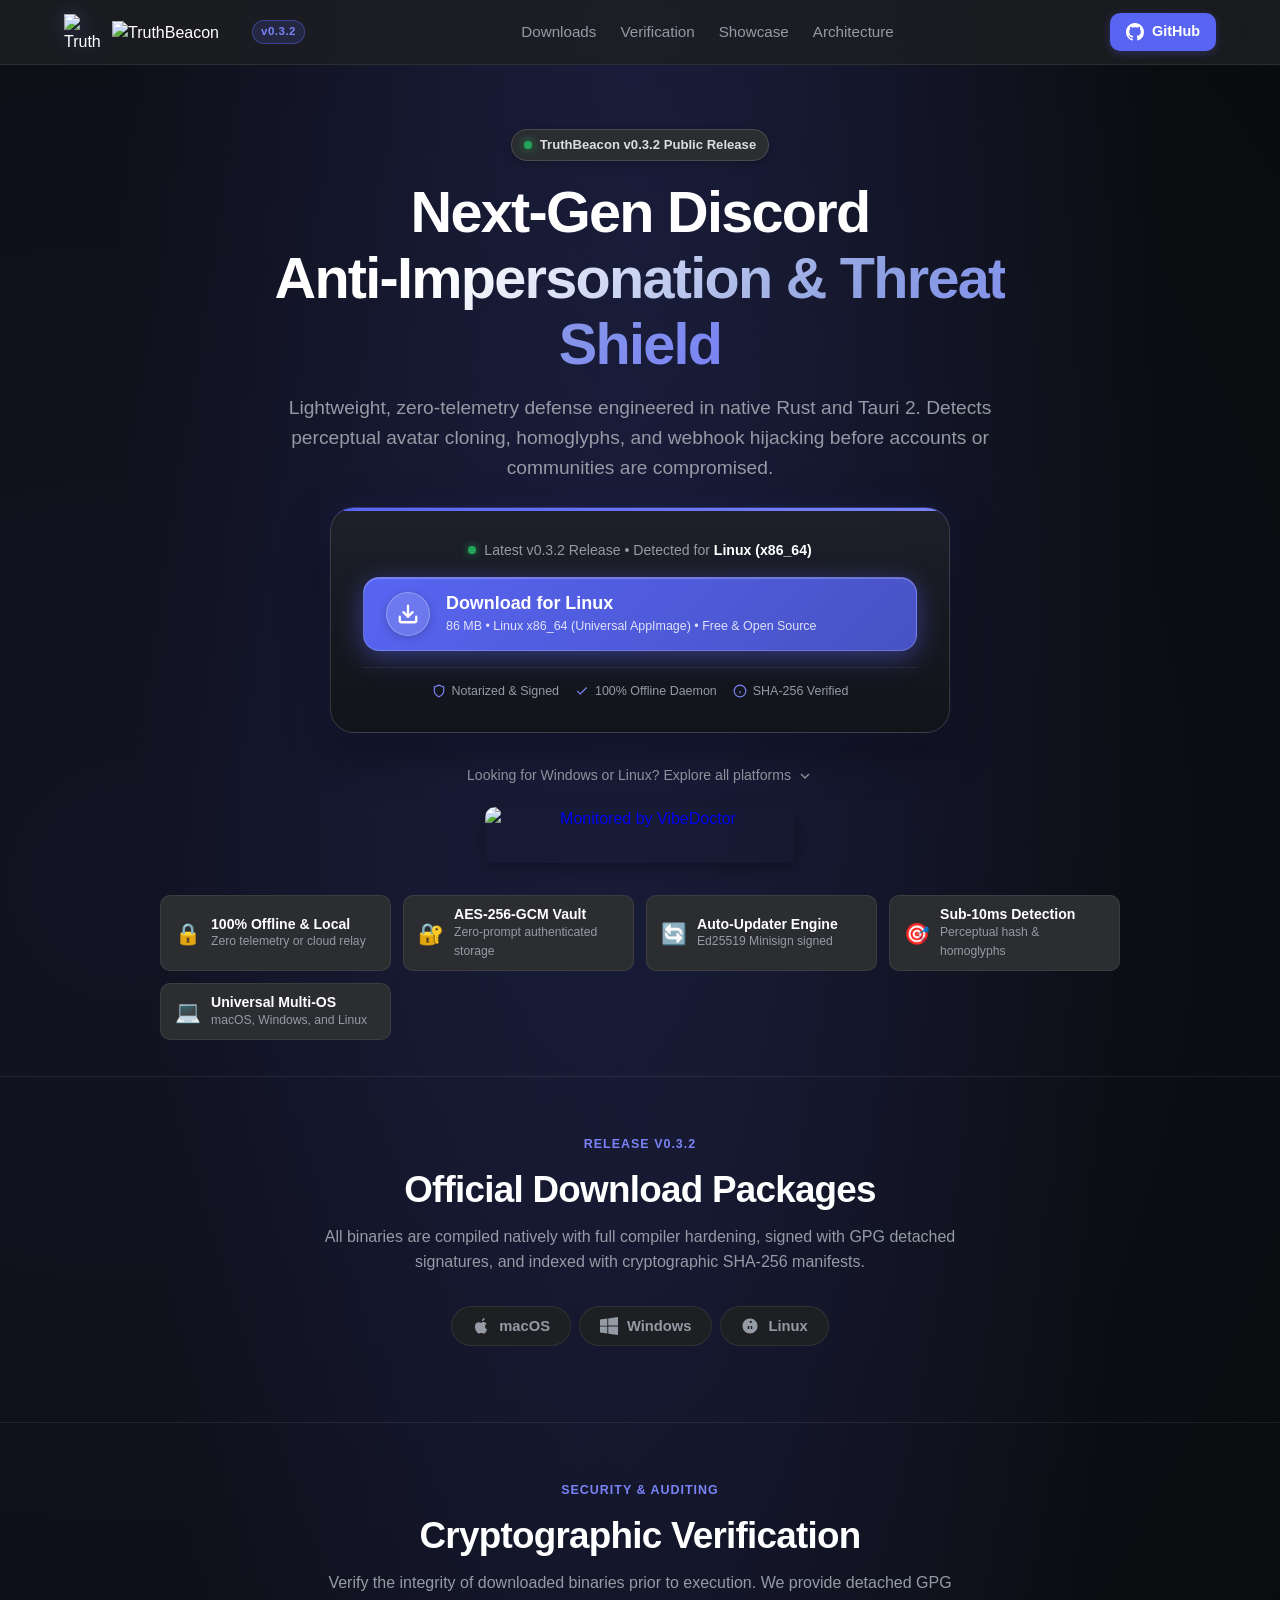
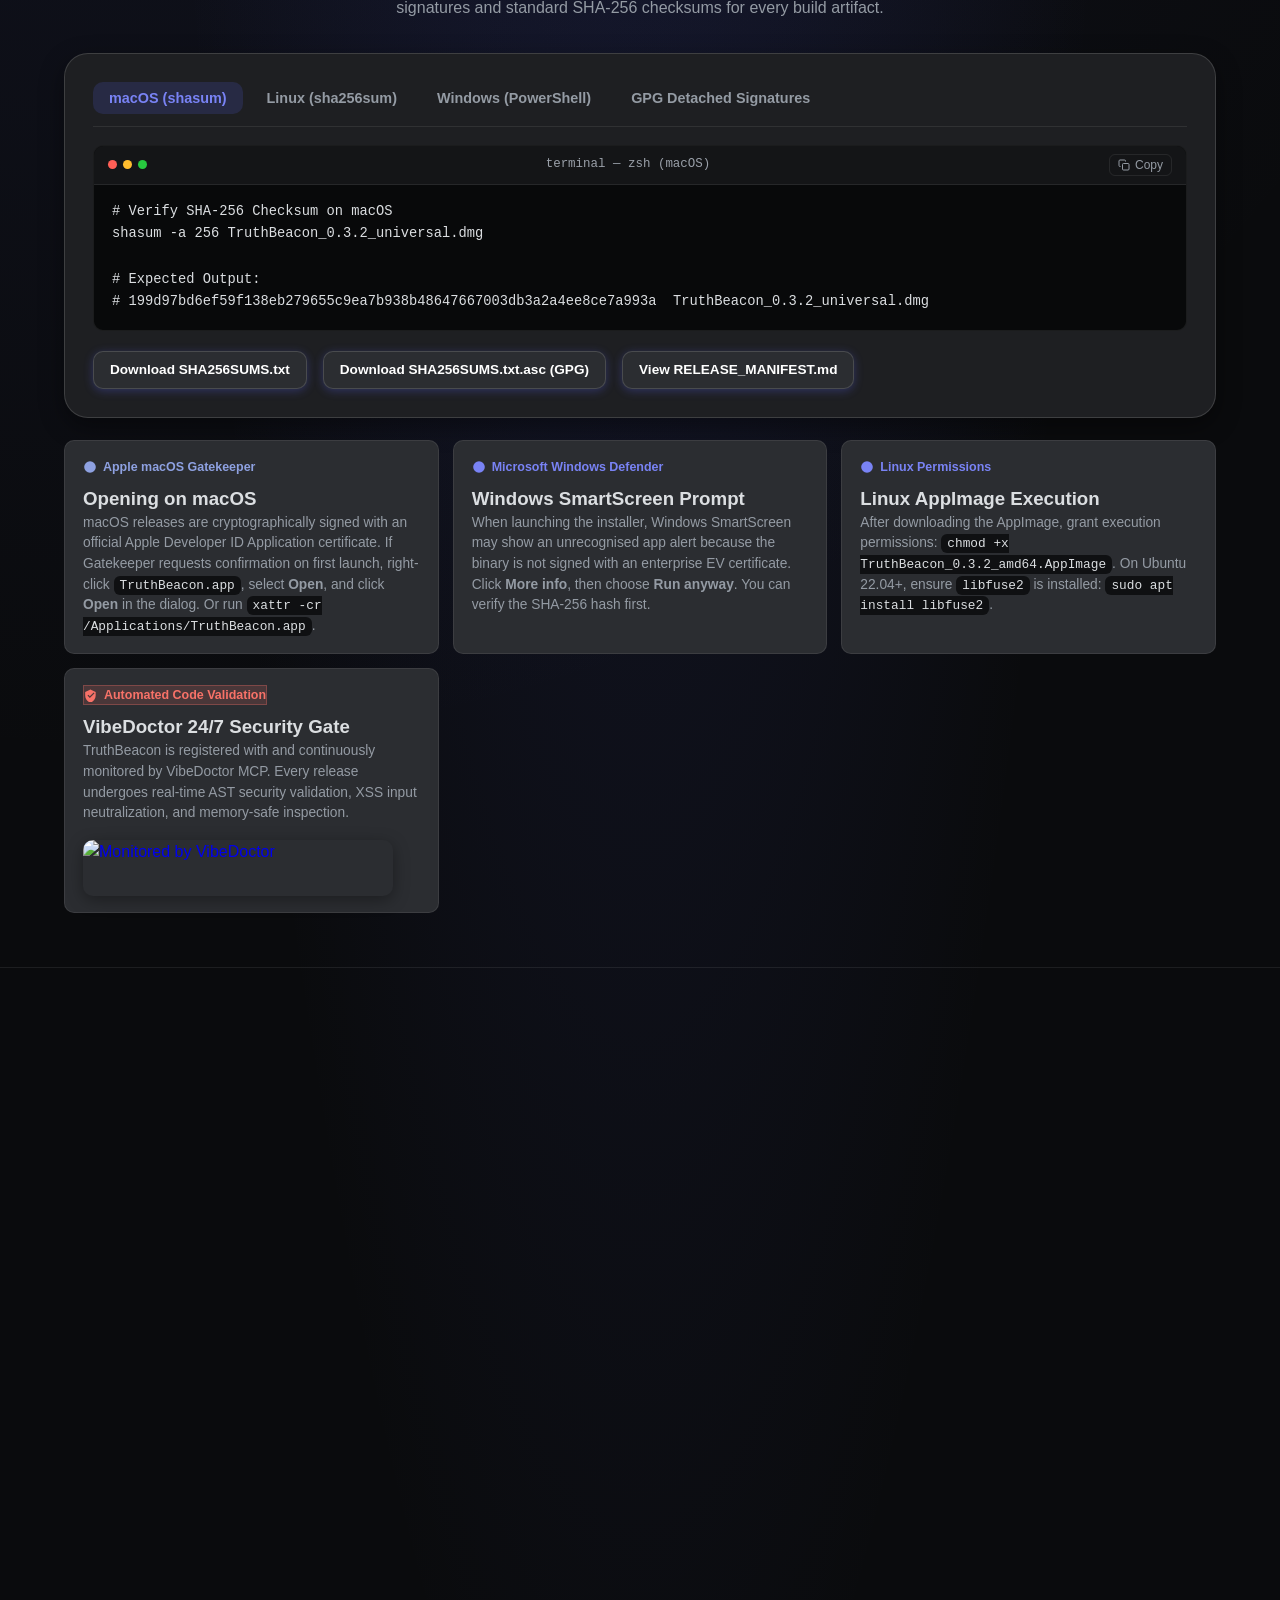
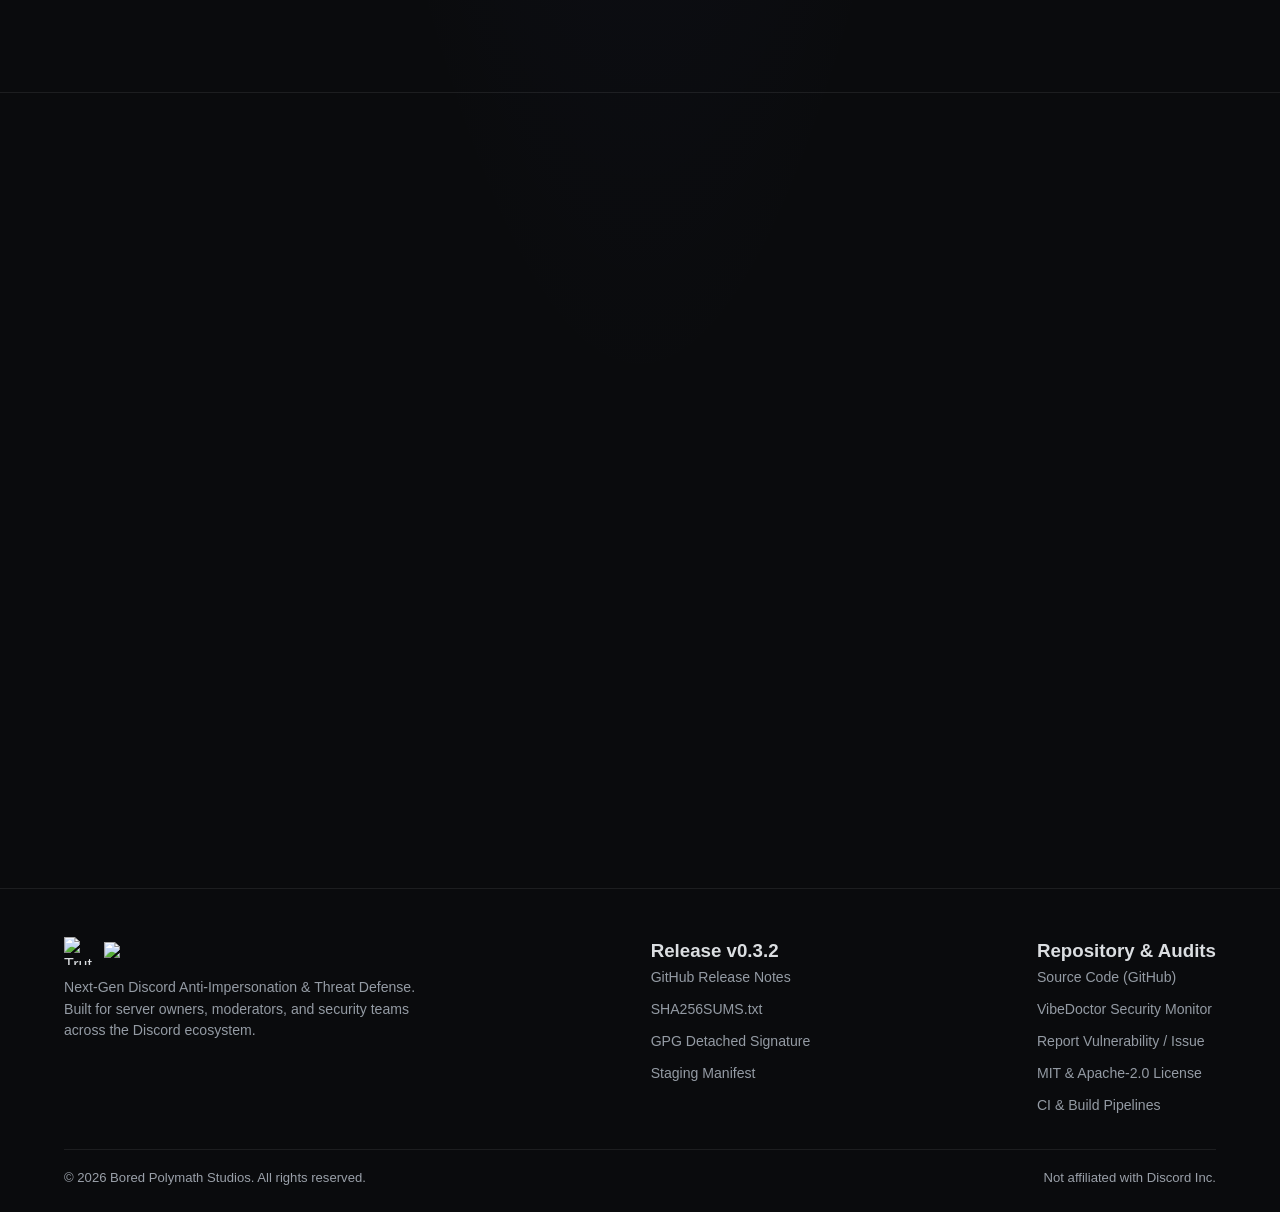
==== commit 2b29b34a: "fix(vibedoctor): resolve test edge cases, file size, unused imports, and browser console errors" ====
--- a/website/index.html
+++ b/website/index.html
@@ -16,10 +16,7 @@
 
   <!-- Security & Privacy Policies -->
   <meta http-equiv="Content-Security-Policy" content="default-src 'self'; script-src 'self' 'unsafe-inline' https://fonts.googleapis.com; style-src 'self' 'unsafe-inline' https://fonts.googleapis.com; font-src 'self' https://fonts.gstatic.com; img-src 'self' data: https://vibedoctor.io https://boredpolymath.github.io; connect-src 'self' https://api.github.com; object-src 'none'; base-uri 'self'; form-action 'self';">
-  <meta http-equiv="X-Content-Type-Options" content="nosniff">
-  <meta http-equiv="X-Frame-Options" content="DENY">
   <meta name="referrer" content="strict-origin-when-cross-origin">
-  <meta http-equiv="Permissions-Policy" content="camera=(), microphone=(), geolocation=()">
 
   <!-- Open Graph / Facebook -->
   <meta property="og:type" content="website">
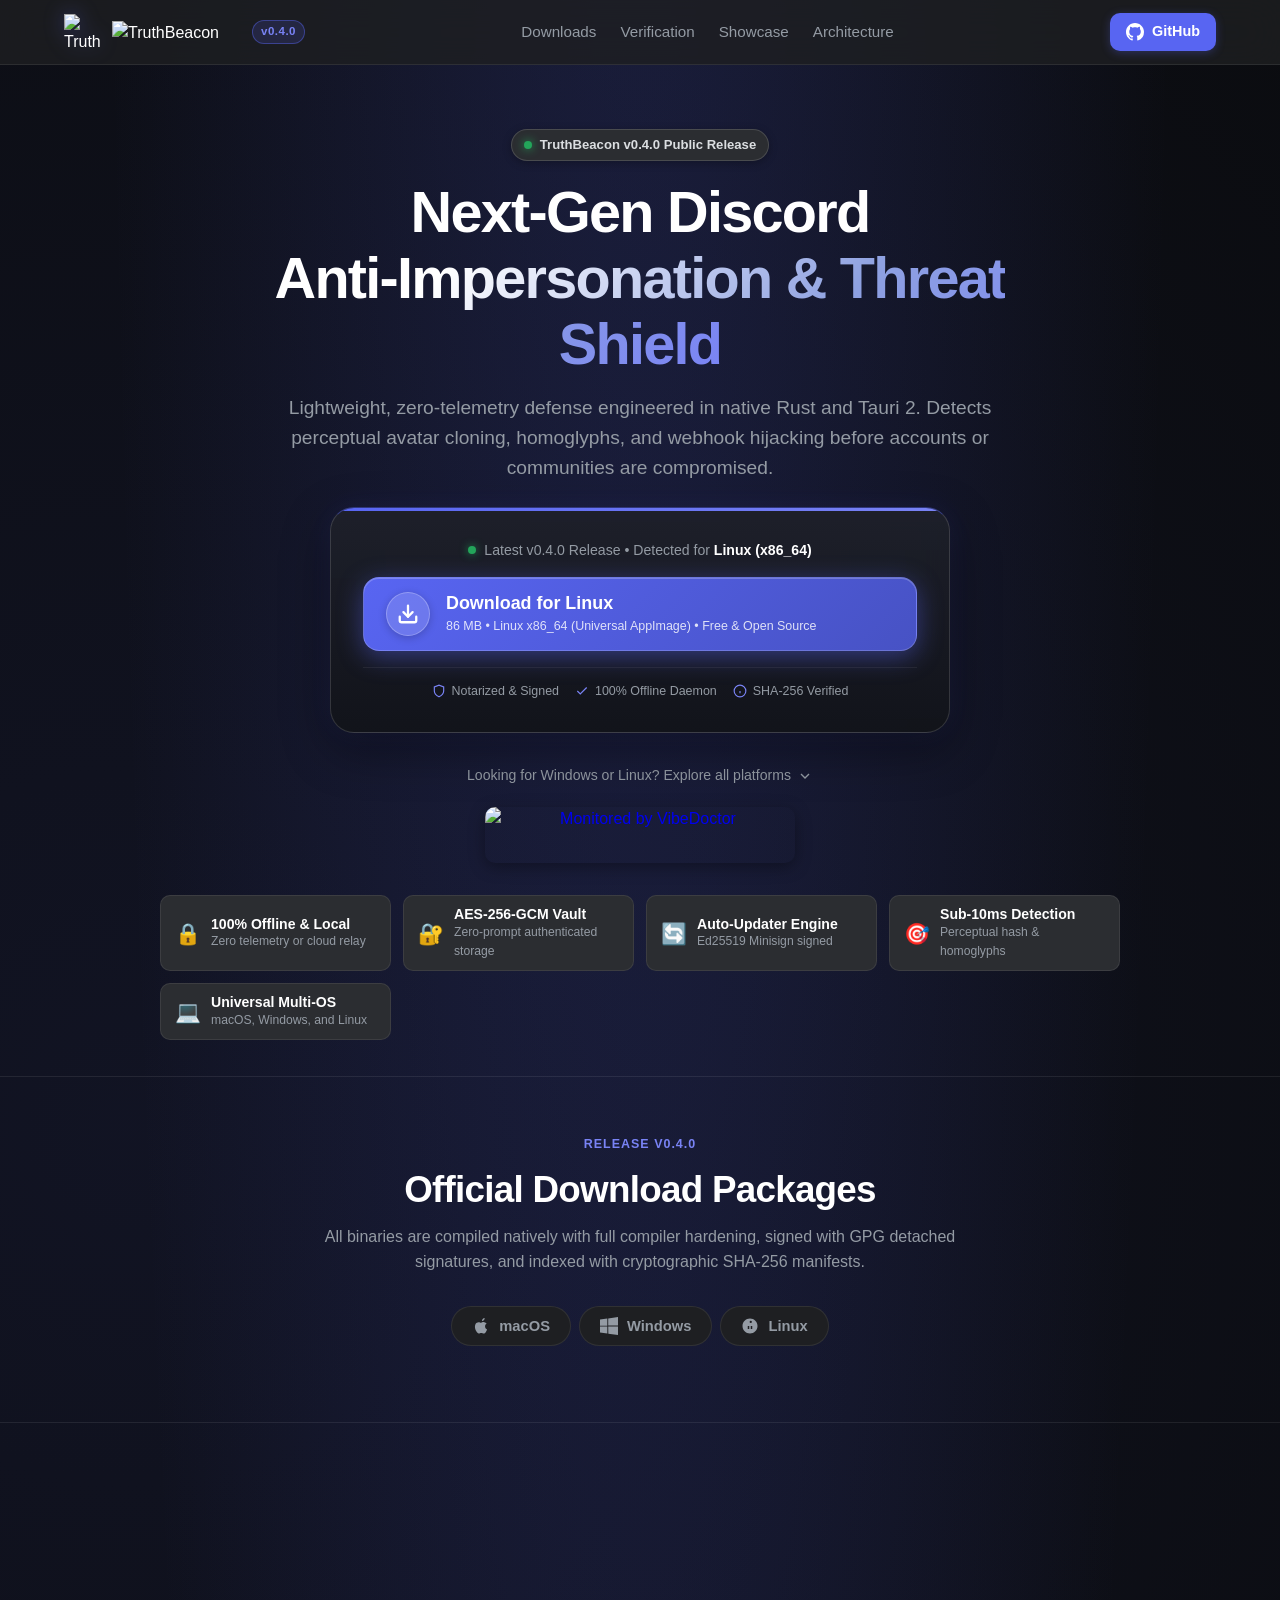
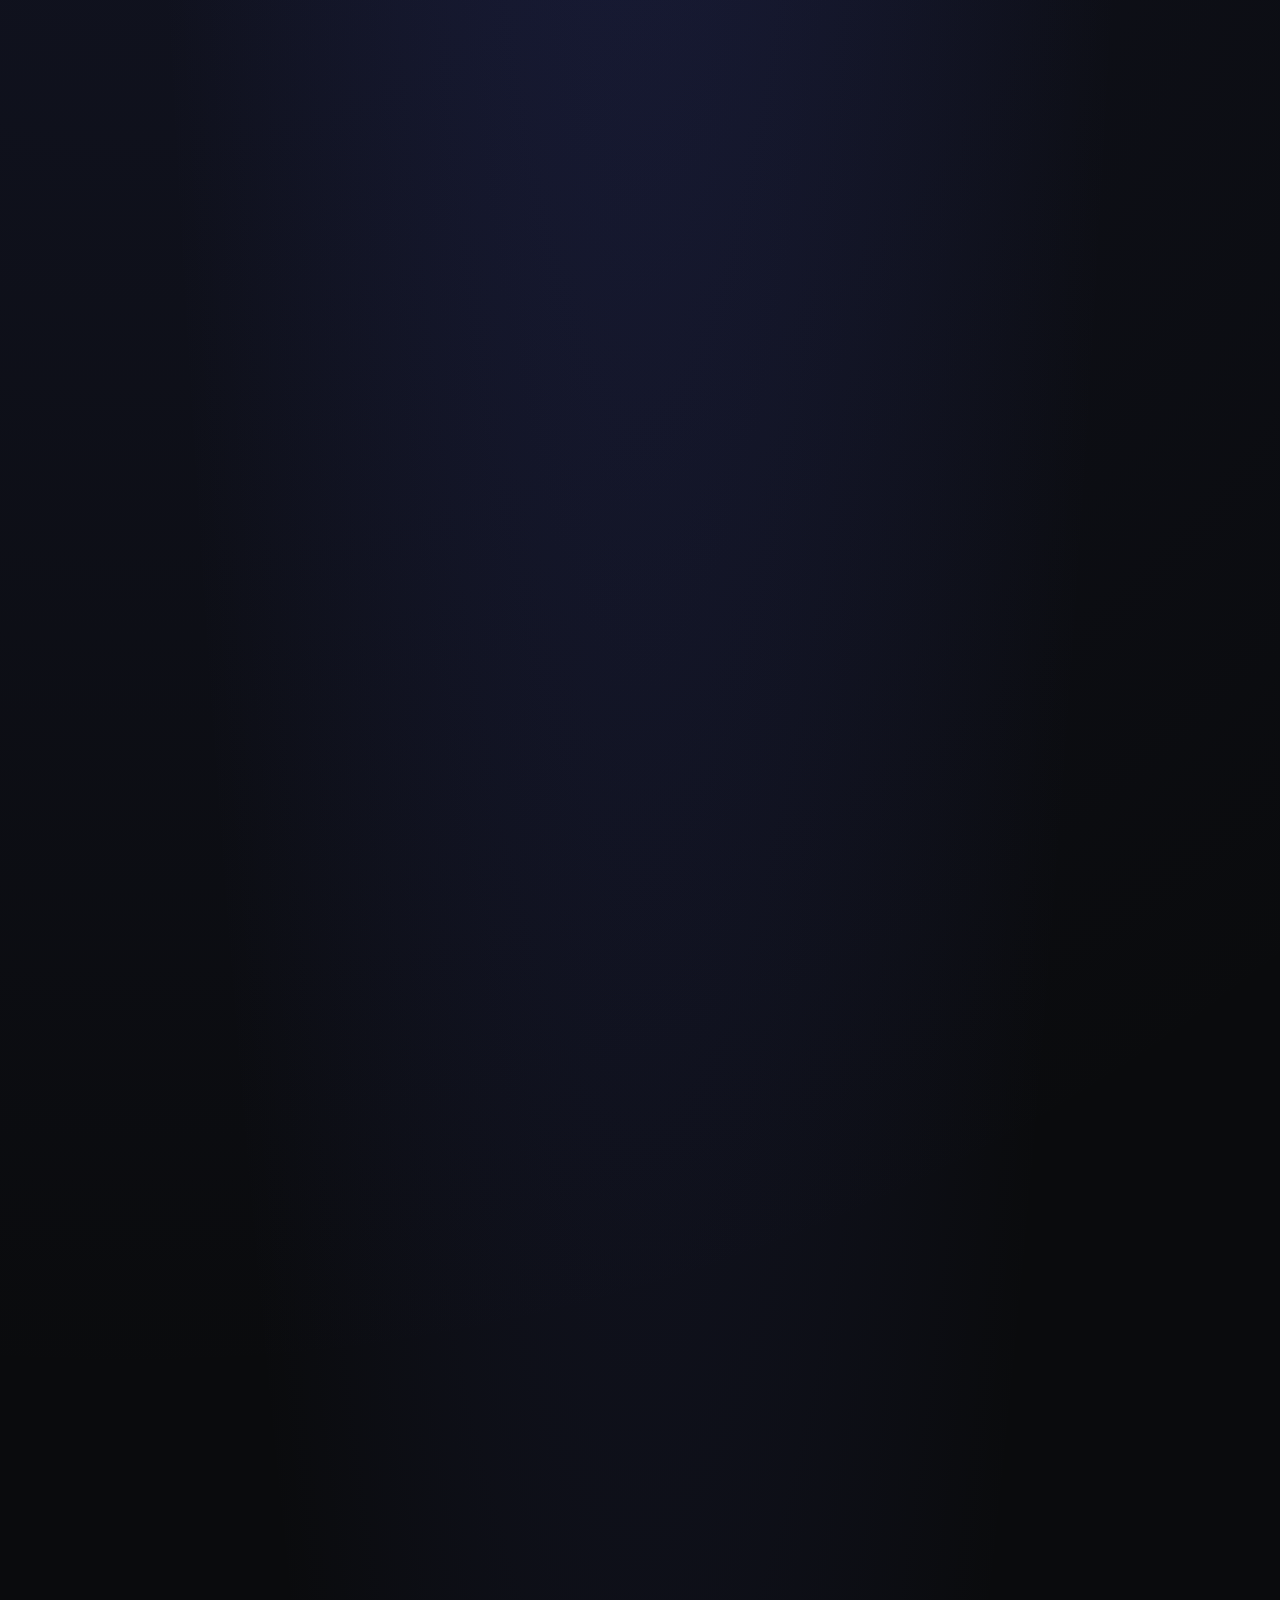
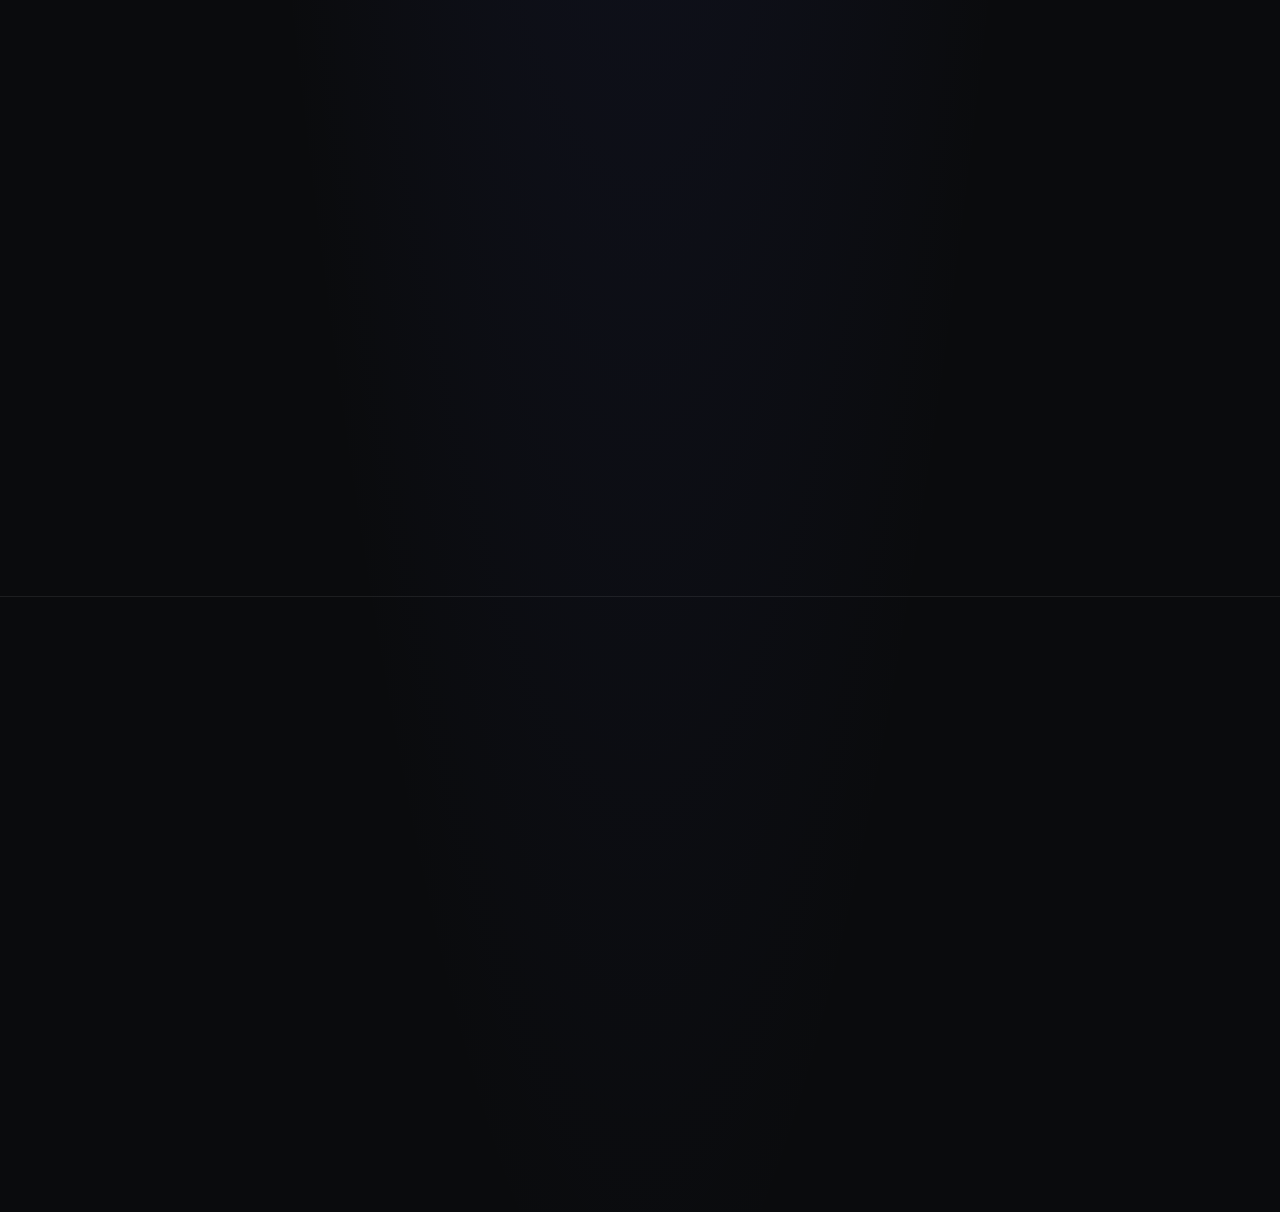
==== commit cac0dd3d: "chore(release): bump to v0.4.0, update release notes, manifests, website and packaging" ====
--- a/website/index.html
+++ b/website/index.html
@@ -6,7 +6,7 @@
   <meta name="viewport" content="width=device-width, initial-scale=1.0">
   <title>TruthBeacon — Official Downloads & Next-Gen Discord Security</title>
   <meta name="description"
-    content="Official downloads for TruthBeacon v0.3.2 across macOS, Windows, and Linux. Zero-telemetry, memory-safe Discord anti-impersonation and threat defense engineered in Rust and Tauri 2.">
+    content="Official downloads for TruthBeacon v0.4.0 across macOS, Windows, and Linux. Zero-telemetry, memory-safe Discord anti-impersonation and threat defense engineered in Rust and Tauri 2.">
   <meta name="keywords"
     content="TruthBeacon, Discord security, anti-impersonation, anti-token-theft, homoglyph detection, avatar clone detection, Tauri, Rust, download, macOS, Windows, Linux">
   <meta name="author" content="Bored Polymath Studios">
@@ -23,7 +23,7 @@
   <meta property="og:url" content="https://boredpolymath.github.io/truth-beacon/">
   <meta property="og:title" content="TruthBeacon — Official Downloads & Discord Threat Defense">
   <meta property="og:description"
-    content="Next-Gen Discord Anti-Impersonation & Threat Shield. Download TruthBeacon v0.3.2 for macOS, Windows, and Linux.">
+    content="Next-Gen Discord Anti-Impersonation & Threat Shield. Download TruthBeacon v0.4.0 for macOS, Windows, and Linux.">
   <meta property="og:image" content="https://boredpolymath.github.io/truth-beacon/assets/screenshot_protected.png">
 
   <!-- Twitter -->
@@ -31,7 +31,7 @@
   <meta property="twitter:url" content="https://boredpolymath.github.io/truth-beacon/">
   <meta property="twitter:title" content="TruthBeacon — Official Downloads & Discord Threat Defense">
   <meta property="twitter:description"
-    content="Download TruthBeacon v0.3.2 for macOS, Windows, and Linux. 100% offline, zero-telemetry defense engineered in Rust and Tauri 2.">
+    content="Download TruthBeacon v0.4.0 for macOS, Windows, and Linux. 100% offline, zero-telemetry defense engineered in Rust and Tauri 2.">
   <meta property="twitter:image" content="https://boredpolymath.github.io/truth-beacon/assets/screenshot_protected.png">
 
   <!-- Favicon -->
@@ -56,7 +56,7 @@
     "description": "Zero-telemetry, memory-safe Discord anti-impersonation and threat defense engineered in Rust and Tauri 2.",
     "url": "https://boredpolymath.github.io/truth-beacon/",
     "downloadUrl": "https://github.com/boredpolymath/truth-beacon/releases",
-    "softwareVersion": "0.3.2",
+    "softwareVersion": "0.4.0",
     "author": {
       "@type": "Organization",
       "name": "Bored Polymath Studios",
@@ -82,7 +82,7 @@
       <a href="#" class="nav-brand" id="nav-brand-link">
         <img src="assets/truthbeacon_emblem.png" alt="TruthBeacon Emblem" width="32" height="32" decoding="async" class="brand-emblem" id="brand-emblem-img">
         <img src="assets/truthbeacon_wordmark.png" alt="TruthBeacon" width="128" height="22" decoding="async" class="brand-wordmark-img" id="brand-wordmark-img">
-        <span class="brand-badge" id="nav-version-badge">v0.3.2</span>
+        <span class="brand-badge" id="nav-version-badge">v0.4.0</span>
       </a>
 
       <nav>
@@ -113,7 +113,7 @@
       <div class="container">
         <div class="hero-tag-wrap" id="hero-tag-wrap">
           <span class="hero-tag-pulse"></span>
-          <span>TruthBeacon v0.3.2 Public Release</span>
+          <span>TruthBeacon v0.4.0 Public Release</span>
         </div>
 
         <h1 class="hero-title" id="hero-title">
@@ -130,11 +130,11 @@
         <div class="hero-download-box" id="hero-download-box">
           <div class="detected-os-label" id="hero-os-badge">
             <span class="hero-live-dot"></span>
-            <span>Latest v0.3.2 Release • Detected for <strong class="detected-os-name" id="hero-detected-os">macOS (Universal 2)</strong></span>
-          </div>
-
-          <a href="https://github.com/boredpolymath/truth-beacon/releases/download/v0.3.2/TruthBeacon_0.3.2_universal.dmg"
-            class="btn-primary-download" id="hero-primary-download-btn" data-filename="TruthBeacon_0.3.2_universal.dmg">
+            <span>Latest v0.4.0 Release • Detected for <strong class="detected-os-name" id="hero-detected-os">macOS (Universal 2)</strong></span>
+          </div>
+
+          <a href="https://github.com/boredpolymath/truth-beacon/releases/download/v0.4.0/TruthBeacon_0.4.0_universal.dmg"
+            class="btn-primary-download" id="hero-primary-download-btn" data-filename="TruthBeacon_0.4.0_universal.dmg">
             <div class="btn-download-icon-circle">
               <svg width="22" height="22" viewBox="0 0 24 24" fill="none" stroke="currentColor" stroke-width="2.5"
                 stroke-linecap="round" stroke-linejoin="round">
@@ -227,7 +227,7 @@
     <section class="section" id="downloads">
       <div class="container">
         <div class="section-header">
-          <span class="section-tag">Release v0.3.2</span>
+          <span class="section-tag">Release v0.4.0</span>
           <h2 class="section-title">Official Download Packages</h2>
           <p class="section-desc">
             All binaries are compiled natively with full compiler hardening, signed with GPG detached signatures, and
@@ -270,7 +270,7 @@
             <div class="inline-card-topbar">
               <div class="inline-card-badge">
                 <span class="card-status-dot"></span>
-                <span class="card-badge-text">v0.3.2 Official Package</span>
+                <span class="card-badge-text">v0.4.0 Official Package</span>
               </div>
 
               <button type="button" class="inline-card-close-btn" id="inline-site-close-btn" title="Close download details" aria-label="Close download card">
@@ -304,7 +304,7 @@
 
               <!-- Main CTA & Secondary Links -->
               <div class="inline-action-row">
-                <a href="https://github.com/boredpolymath/truth-beacon/releases/download/v0.3.2/TruthBeacon_0.3.2_universal.dmg"
+                <a href="https://github.com/boredpolymath/truth-beacon/releases/download/v0.4.0/TruthBeacon_0.4.0_universal.dmg"
                   class="inline-btn-download-primary" id="btn-download-mac-dmg">
                   <div class="btn-download-icon-circle">
                     <svg width="22" height="22" viewBox="0 0 24 24" fill="none" stroke="currentColor" stroke-width="2.5">
@@ -315,11 +315,11 @@
                   </div>
                   <div class="btn-download-text-group">
                     <span class="btn-download-title">Download for macOS (.dmg)</span>
-                    <span class="btn-download-subtitle">v0.3.2 • Universal 2 (arm64 &amp; x86_64) • ~29.5 MB</span>
+                    <span class="btn-download-subtitle">v0.4.0 • Universal 2 (arm64 &amp; x86_64) • ~29.5 MB</span>
                   </div>
                 </a>
                 <div class="inline-secondary-group">
-                  <a href="https://github.com/boredpolymath/truth-beacon/releases/download/v0.3.2/SHA256SUMS.txt"
+                  <a href="https://github.com/boredpolymath/truth-beacon/releases/download/v0.4.0/SHA256SUMS.txt"
                     target="_blank" rel="noopener noreferrer" class="inline-btn-secondary" id="btn-view-mac-manifest">
                     <svg width="15" height="15" viewBox="0 0 24 24" fill="none" stroke="currentColor" stroke-width="2">
                       <path d="M14 2H6a2 2 0 0 0-2 2v16a2 2 0 0 0 2 2h12a2 2 0 0 0 2-2V8z" />
@@ -327,7 +327,7 @@
                     </svg>
                     <span>Release Manifest</span>
                   </a>
-                  <a href="https://github.com/boredpolymath/truth-beacon/releases/download/v0.3.2/SHA256SUMS.txt.asc"
+                  <a href="https://github.com/boredpolymath/truth-beacon/releases/download/v0.4.0/SHA256SUMS.txt.asc"
                     target="_blank" rel="noopener noreferrer" class="inline-btn-secondary">
                     <svg width="15" height="15" viewBox="0 0 24 24" fill="none" stroke="currentColor" stroke-width="2">
                       <path d="M12 22s8-4 8-10V5l-8-3-8 3v7c0 6 8 10 8 10z"/>
@@ -367,10 +367,10 @@
                 <div class="inline-verify-row">
                   <div class="inline-verify-label">
                     <span class="verify-badge">SHA-256</span>
-                    <code class="inline-verify-hash" title="199d97bd6ef59f138eb279655c9ea7b938b48647667003db3a2a4ee8ce7a993a">199d97bd6ef59f138eb279655c9ea7b938b48647667003db3a2a4ee8ce7a993a</code>
+                    <code class="inline-verify-hash" title="8af70d32f142f0d2316f6886cf8955a6b982a334e91392595883191d555115de">8af70d32f142f0d2316f6886cf8955a6b982a334e91392595883191d555115de</code>
                   </div>
                   <button type="button" class="btn-copy-checksum"
-                    data-hash="199d97bd6ef59f138eb279655c9ea7b938b48647667003db3a2a4ee8ce7a993a"
+                    data-hash="8af70d32f142f0d2316f6886cf8955a6b982a334e91392595883191d555115de"
                     title="Copy SHA-256 Checksum" id="btn-copy-mac-dmg">
                     <svg width="14" height="14" viewBox="0 0 24 24" fill="none" stroke="currentColor" stroke-width="2">
                       <rect x="9" y="9" width="13" height="13" rx="2" ry="2" />
@@ -381,8 +381,8 @@
                 </div>
                 <div class="inline-verify-cmd-row">
                   <span class="verify-cmd-prompt">$</span>
-                  <code class="verify-cmd-text">shasum -a 256 TruthBeacon_0.3.2_universal.dmg</code>
-                  <button type="button" class="btn-copy-inline-cmd" data-cmd="shasum -a 256 TruthBeacon_0.3.2_universal.dmg" title="Copy verification command">
+                  <code class="verify-cmd-text">shasum -a 256 TruthBeacon_0.4.0_universal.dmg</code>
+                  <button type="button" class="btn-copy-inline-cmd" data-cmd="shasum -a 256 TruthBeacon_0.4.0_universal.dmg" title="Copy verification command">
                     <svg width="12" height="12" viewBox="0 0 24 24" fill="none" stroke="currentColor" stroke-width="2">
                       <rect x="9" y="9" width="13" height="13" rx="2" ry="2" />
                       <path d="M5 15H4a2 2 0 0 1-2-2V4a2 2 0 0 1 2-2h9a2 2 0 0 1 2 2v1" />
@@ -415,7 +415,7 @@
 
               <!-- Main CTA & Secondary Links -->
               <div class="inline-action-row">
-                <a href="https://github.com/boredpolymath/truth-beacon/releases/download/v0.3.2/TruthBeacon_0.3.2_x64-setup.exe"
+                <a href="https://github.com/boredpolymath/truth-beacon/releases/download/v0.4.0/TruthBeacon_0.4.0_x64-setup.exe"
                   class="inline-btn-download-primary" id="btn-download-win-exe">
                   <div class="btn-download-icon-circle">
                     <svg width="22" height="22" viewBox="0 0 24 24" fill="none" stroke="currentColor" stroke-width="2.5">
@@ -426,11 +426,11 @@
                   </div>
                   <div class="btn-download-text-group">
                     <span class="btn-download-title">Download for Windows (.exe)</span>
-                    <span class="btn-download-subtitle">v0.3.2 • 64-bit MSVC Setup • ~9.5 MB</span>
+                    <span class="btn-download-subtitle">v0.4.0 • 64-bit MSVC Setup • ~9.5 MB</span>
                   </div>
                 </a>
                 <div class="inline-secondary-group">
-                  <a href="https://github.com/boredpolymath/truth-beacon/releases/download/v0.3.2/SHA256SUMS.txt"
+                  <a href="https://github.com/boredpolymath/truth-beacon/releases/download/v0.4.0/SHA256SUMS.txt"
                     target="_blank" rel="noopener noreferrer" class="inline-btn-secondary" id="btn-view-win-manifest">
                     <svg width="15" height="15" viewBox="0 0 24 24" fill="none" stroke="currentColor" stroke-width="2">
                       <path d="M14 2H6a2 2 0 0 0-2 2v16a2 2 0 0 0 2 2h12a2 2 0 0 0 2-2V8z" />
@@ -438,7 +438,7 @@
                     </svg>
                     <span>Release Manifest</span>
                   </a>
-                  <a href="https://github.com/boredpolymath/truth-beacon/releases/download/v0.3.2/SHA256SUMS.txt.asc"
+                  <a href="https://github.com/boredpolymath/truth-beacon/releases/download/v0.4.0/SHA256SUMS.txt.asc"
                     target="_blank" rel="noopener noreferrer" class="inline-btn-secondary">
                     <svg width="15" height="15" viewBox="0 0 24 24" fill="none" stroke="currentColor" stroke-width="2">
                       <path d="M12 22s8-4 8-10V5l-8-3-8 3v7c0 6 8 10 8 10z"/>
@@ -492,8 +492,8 @@
                 </div>
                 <div class="inline-verify-cmd-row">
                   <span class="verify-cmd-prompt">PS&gt;</span>
-                  <code class="verify-cmd-text">Get-FileHash TruthBeacon_0.3.2_x64-setup.exe -Algorithm SHA256</code>
-                  <button type="button" class="btn-copy-inline-cmd" data-cmd="Get-FileHash TruthBeacon_0.3.2_x64-setup.exe -Algorithm SHA256" title="Copy verification command">
+                  <code class="verify-cmd-text">Get-FileHash TruthBeacon_0.4.0_x64-setup.exe -Algorithm SHA256</code>
+                  <button type="button" class="btn-copy-inline-cmd" data-cmd="Get-FileHash TruthBeacon_0.4.0_x64-setup.exe -Algorithm SHA256" title="Copy verification command">
                     <svg width="12" height="12" viewBox="0 0 24 24" fill="none" stroke="currentColor" stroke-width="2">
                       <rect x="9" y="9" width="13" height="13" rx="2" ry="2" />
                       <path d="M5 15H4a2 2 0 0 1-2-2V4a2 2 0 0 1 2-2h9a2 2 0 0 1 2 2v1" />
@@ -526,7 +526,7 @@
 
               <!-- Main CTA & Secondary Links -->
               <div class="inline-action-row">
-                <a href="https://github.com/boredpolymath/truth-beacon/releases/download/v0.3.2/TruthBeacon_0.3.2_amd64.AppImage"
+                <a href="https://github.com/boredpolymath/truth-beacon/releases/download/v0.4.0/TruthBeacon_0.4.0_amd64.AppImage"
                   class="inline-btn-download-primary" id="btn-download-linux-appimage">
                   <div class="btn-download-icon-circle">
                     <svg width="22" height="22" viewBox="0 0 24 24" fill="none" stroke="currentColor" stroke-width="2.5">
@@ -537,11 +537,11 @@
                   </div>
                   <div class="btn-download-text-group">
                     <span class="btn-download-title">Download for Linux (.AppImage)</span>
-                    <span class="btn-download-subtitle">v0.3.2 • Universal x86_64 Bundle • ~86 MB</span>
+                    <span class="btn-download-subtitle">v0.4.0 • Universal x86_64 Bundle • ~86 MB</span>
                   </div>
                 </a>
                 <div class="inline-secondary-group">
-                  <a href="https://github.com/boredpolymath/truth-beacon/releases/download/v0.3.2/SHA256SUMS.txt"
+                  <a href="https://github.com/boredpolymath/truth-beacon/releases/download/v0.4.0/SHA256SUMS.txt"
                     target="_blank" rel="noopener noreferrer" class="inline-btn-secondary" id="btn-view-linux-manifest">
                     <svg width="15" height="15" viewBox="0 0 24 24" fill="none" stroke="currentColor" stroke-width="2">
                       <path d="M14 2H6a2 2 0 0 0-2 2v16a2 2 0 0 0 2 2h12a2 2 0 0 0 2-2V8z" />
@@ -549,7 +549,7 @@
                     </svg>
                     <span>Release Manifest</span>
                   </a>
-                  <a href="https://github.com/boredpolymath/truth-beacon/releases/download/v0.3.2/SHA256SUMS.txt.asc"
+                  <a href="https://github.com/boredpolymath/truth-beacon/releases/download/v0.4.0/SHA256SUMS.txt.asc"
                     target="_blank" rel="noopener noreferrer" class="inline-btn-secondary">
                     <svg width="15" height="15" viewBox="0 0 24 24" fill="none" stroke="currentColor" stroke-width="2">
                       <path d="M12 22s8-4 8-10V5l-8-3-8 3v7c0 6 8 10 8 10z"/>
@@ -603,8 +603,8 @@
                 </div>
                 <div class="inline-verify-cmd-row">
                   <span class="verify-cmd-prompt">$</span>
-                  <code class="verify-cmd-text">sha256sum TruthBeacon_0.3.2_amd64.AppImage</code>
-                  <button type="button" class="btn-copy-inline-cmd" data-cmd="sha256sum TruthBeacon_0.3.2_amd64.AppImage" title="Copy verification command">
+                  <code class="verify-cmd-text">sha256sum TruthBeacon_0.4.0_amd64.AppImage</code>
+                  <button type="button" class="btn-copy-inline-cmd" data-cmd="sha256sum TruthBeacon_0.4.0_amd64.AppImage" title="Copy verification command">
                     <svg width="12" height="12" viewBox="0 0 24 24" fill="none" stroke="currentColor" stroke-width="2">
                       <rect x="9" y="9" width="13" height="13" rx="2" ry="2" />
                       <path d="M5 15H4a2 2 0 0 1-2-2V4a2 2 0 0 1 2-2h9a2 2 0 0 1 2 2v1" />
@@ -678,27 +678,27 @@
             </div>
             <div class="terminal-body">
               <pre><code id="verify-code-content"># Verify SHA-256 Checksum on macOS
-shasum -a 256 TruthBeacon_0.3.2_universal.dmg
+shasum -a 256 TruthBeacon_0.4.0_universal.dmg
 
 # Expected Output:
-# 199d97bd6ef59f138eb279655c9ea7b938b48647667003db3a2a4ee8ce7a993a  TruthBeacon_0.3.2_universal.dmg</code></pre>
+# 8af70d32f142f0d2316f6886cf8955a6b982a334e91392595883191d555115de  TruthBeacon_0.4.0_universal.dmg</code></pre>
             </div>
           </div>
 
           <div style="margin-top: 20px; display: flex; gap: 16px; flex-wrap: wrap;">
-            <a href="https://github.com/boredpolymath/truth-beacon/releases/download/v0.3.2/SHA256SUMS.txt"
+            <a href="https://github.com/boredpolymath/truth-beacon/releases/download/v0.4.0/SHA256SUMS.txt"
               target="_blank" class="nav-cta"
               style="background:var(--bg-card); border:1px solid var(--border-medium); font-size:0.85rem;"
               id="link-download-sha-txt">
               Download SHA256SUMS.txt
             </a>
-            <a href="https://github.com/boredpolymath/truth-beacon/releases/download/v0.3.2/SHA256SUMS.txt.asc"
+            <a href="https://github.com/boredpolymath/truth-beacon/releases/download/v0.4.0/SHA256SUMS.txt.asc"
               target="_blank" class="nav-cta"
               style="background:var(--bg-card); border:1px solid var(--border-medium); font-size:0.85rem;"
               id="link-download-sha-asc">
               Download SHA256SUMS.txt.asc (GPG)
             </a>
-            <a href="https://github.com/boredpolymath/truth-beacon/releases/download/v0.3.2/RELEASE_MANIFEST.md"
+            <a href="https://github.com/boredpolymath/truth-beacon/releases/download/v0.4.0/RELEASE_MANIFEST.md"
               target="_blank" class="nav-cta"
               style="background:var(--bg-card); border:1px solid var(--border-medium); font-size:0.85rem;"
               id="link-download-manifest">
@@ -750,7 +750,7 @@
             <h3>Linux AppImage Execution</h3>
             <p>
               After downloading the AppImage, grant execution permissions:
-              <code>chmod +x TruthBeacon_0.3.2_amd64.AppImage</code>. On Ubuntu 22.04+, ensure <code>libfuse2</code> is
+              <code>chmod +x TruthBeacon_0.4.0_amd64.AppImage</code>. On Ubuntu 22.04+, ensure <code>libfuse2</code> is
               installed: <code>sudo apt install libfuse2</code>.
             </p>
           </div>
@@ -920,15 +920,15 @@
         </div>
 
         <div class="footer-nav-col">
-          <h3>Release v0.3.2</h3>
+          <h3>Release v0.4.0</h3>
           <ul class="footer-links">
-            <li><a href="https://github.com/boredpolymath/truth-beacon/releases/tag/v0.3.2" target="_blank"
+            <li><a href="https://github.com/boredpolymath/truth-beacon/releases/tag/v0.4.0" target="_blank"
                 class="footer-link">GitHub Release Notes</a></li>
-            <li><a href="https://github.com/boredpolymath/truth-beacon/releases/download/v0.3.2/SHA256SUMS.txt"
+            <li><a href="https://github.com/boredpolymath/truth-beacon/releases/download/v0.4.0/SHA256SUMS.txt"
                 target="_blank" class="footer-link">SHA256SUMS.txt</a></li>
-            <li><a href="https://github.com/boredpolymath/truth-beacon/releases/download/v0.3.2/SHA256SUMS.txt.asc"
+            <li><a href="https://github.com/boredpolymath/truth-beacon/releases/download/v0.4.0/SHA256SUMS.txt.asc"
                 target="_blank" class="footer-link">GPG Detached Signature</a></li>
-            <li><a href="https://github.com/boredpolymath/truth-beacon/releases/download/v0.3.2/RELEASE_MANIFEST.md"
+            <li><a href="https://github.com/boredpolymath/truth-beacon/releases/download/v0.4.0/RELEASE_MANIFEST.md"
                 target="_blank" class="footer-link">Staging Manifest</a></li>
           </ul>
         </div>
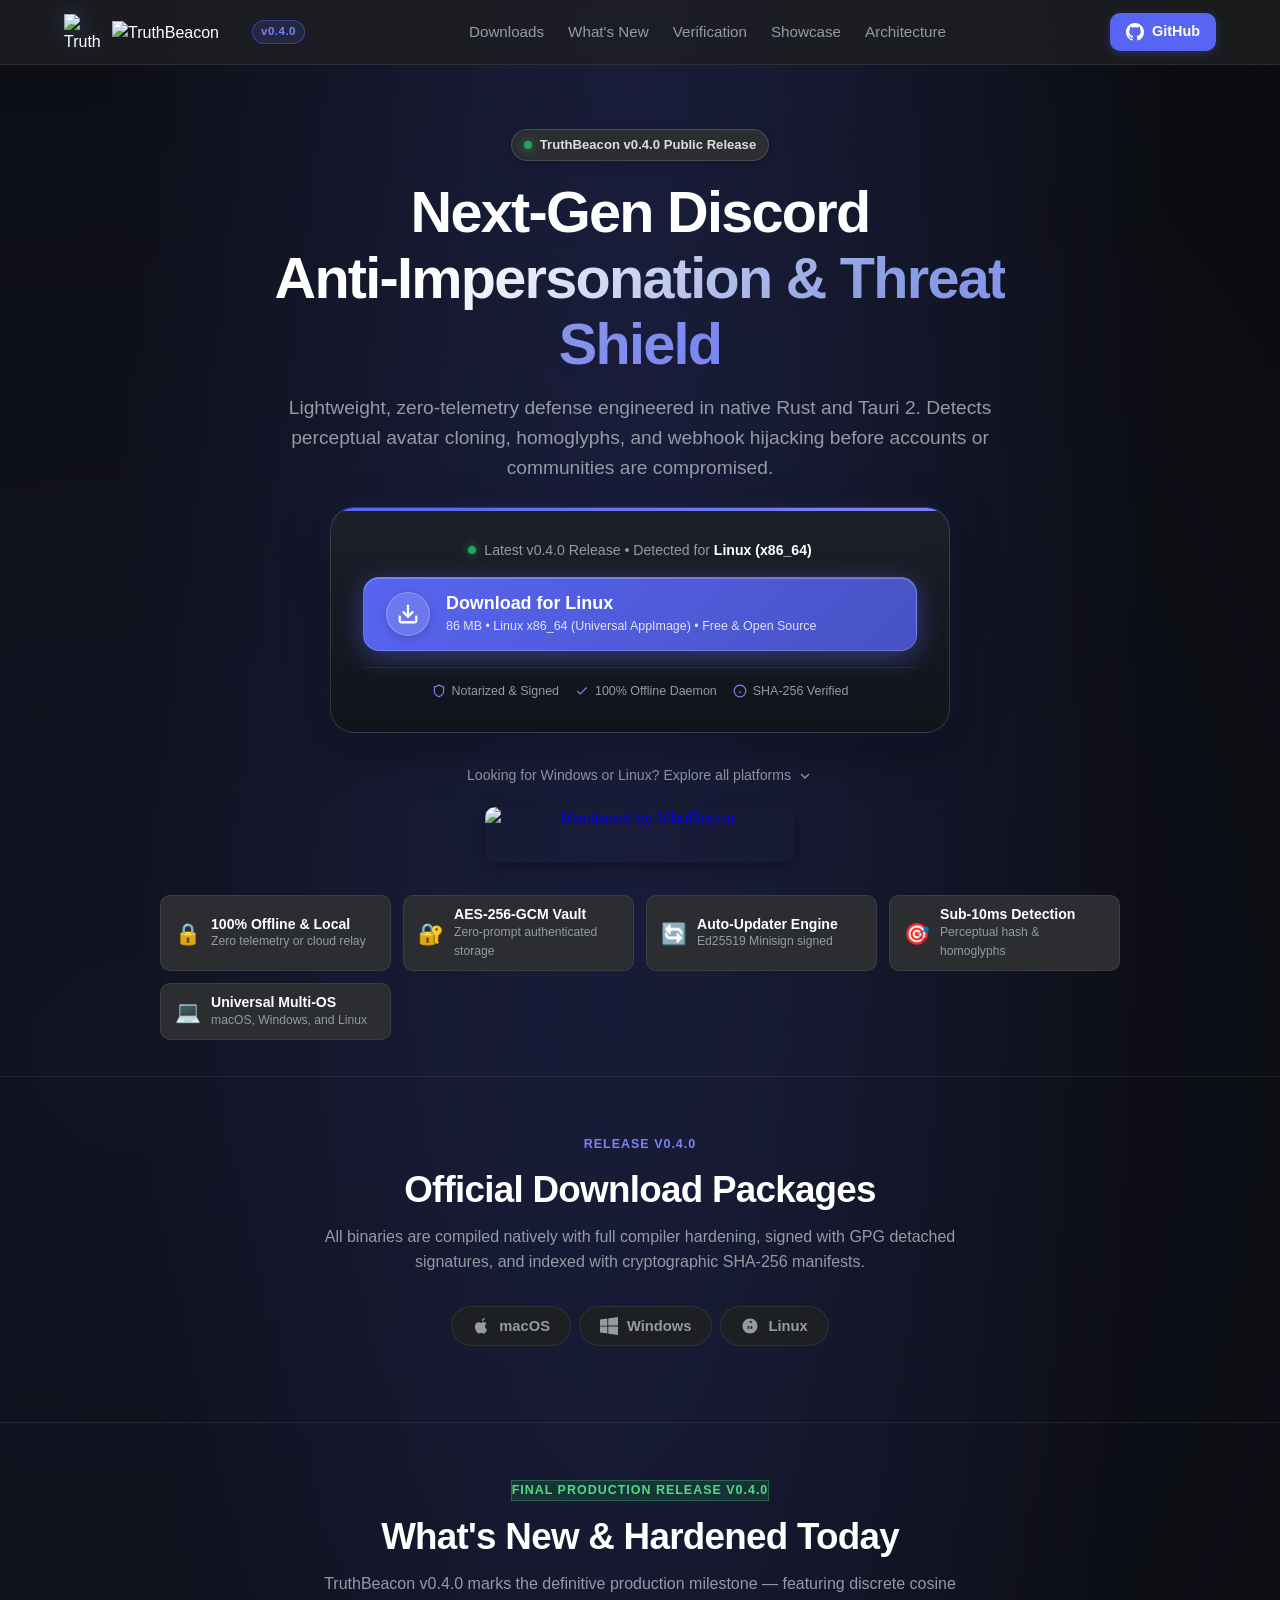
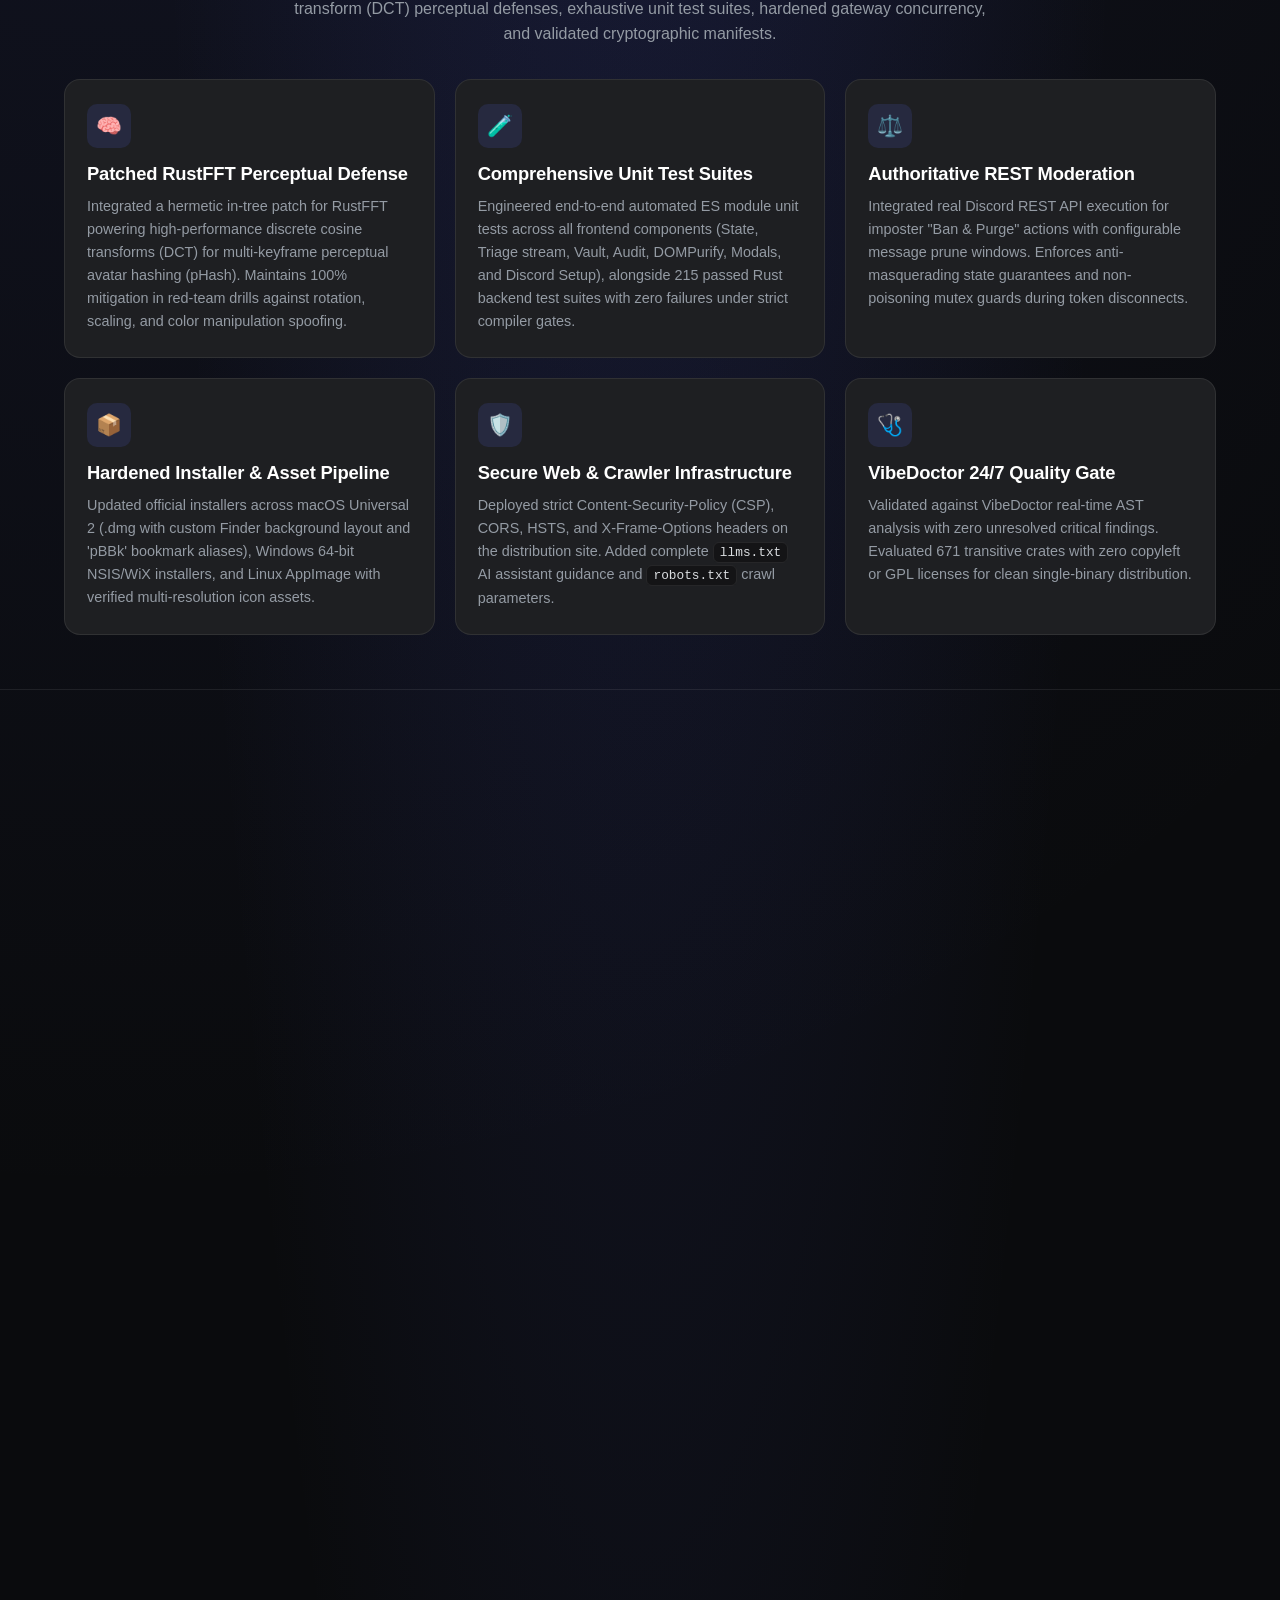
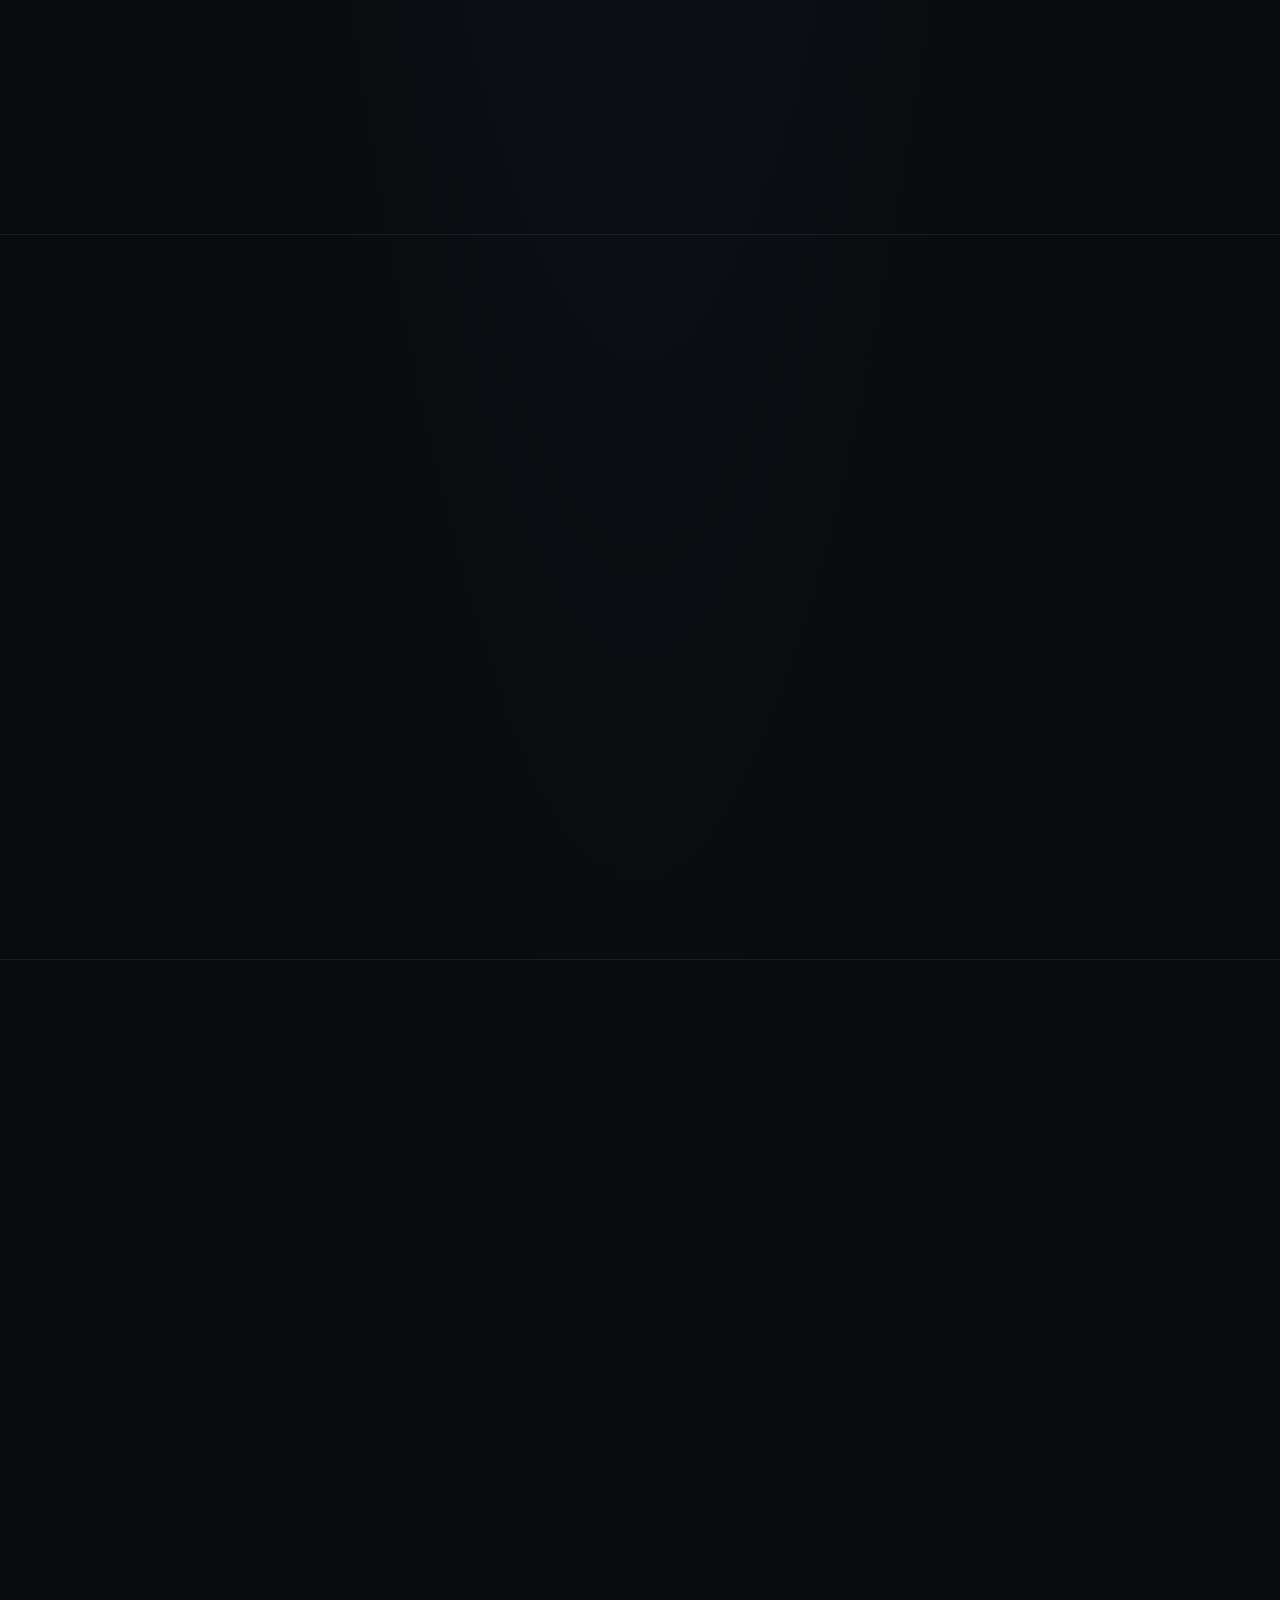
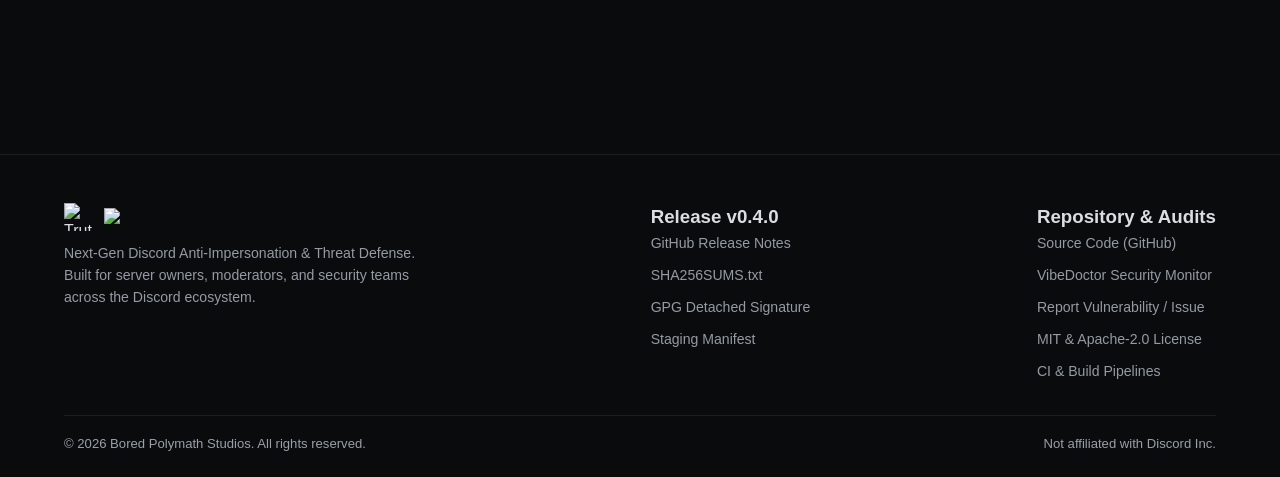
==== commit 0a481fa7: "feat(website): add v0.4.0 final release highlights section and update llms.txt specifications" ====
--- a/website/index.html
+++ b/website/index.html
@@ -57,6 +57,7 @@
     "url": "https://boredpolymath.github.io/truth-beacon/",
     "downloadUrl": "https://github.com/boredpolymath/truth-beacon/releases",
     "softwareVersion": "0.4.0",
+    "dateModified": "2026-10-11",
     "author": {
       "@type": "Organization",
       "name": "Bored Polymath Studios",
@@ -88,6 +89,7 @@
       <nav>
         <ul class="nav-links">
           <li><a href="#downloads" class="nav-link" id="nav-link-downloads">Downloads</a></li>
+          <li><a href="#whats-new" class="nav-link" id="nav-link-whats-new">What's New</a></li>
           <li><a href="#verification" class="nav-link" id="nav-link-verification">Verification</a></li>
           <li><a href="#showcase" class="nav-link" id="nav-link-showcase">Showcase</a></li>
           <li><a href="#architecture" class="nav-link" id="nav-link-architecture">Architecture</a></li>
@@ -636,6 +638,69 @@
       </div>
     </section>
 
+    <!-- Release v0.4.0 Final Milestone Section -->
+    <section class="section" id="whats-new">
+      <div class="container">
+        <div class="section-header">
+          <span class="section-tag" style="background: rgba(34, 197, 94, 0.15); color: #4ade80; border: 1px solid rgba(74, 222, 128, 0.3);">Final Production Release v0.4.0</span>
+          <h2 class="section-title">What's New &amp; Hardened Today</h2>
+          <p class="section-desc">
+            TruthBeacon v0.4.0 marks the definitive production milestone — featuring discrete cosine transform (DCT) perceptual defenses, exhaustive unit test suites, hardened gateway concurrency, and validated cryptographic manifests.
+          </p>
+        </div>
+
+        <div class="pillars-grid" id="whats-new-grid">
+          <div class="pillar-card" id="feat-rustfft">
+            <div class="pillar-icon-box">🧠</div>
+            <h3>Patched RustFFT Perceptual Defense</h3>
+            <p>
+              Integrated a hermetic in-tree patch for RustFFT powering high-performance discrete cosine transforms (DCT) for multi-keyframe perceptual avatar hashing (pHash). Maintains 100% mitigation in red-team drills against rotation, scaling, and color manipulation spoofing.
+            </p>
+          </div>
+
+          <div class="pillar-card" id="feat-test-suites">
+            <div class="pillar-icon-box">🧪</div>
+            <h3>Comprehensive Unit Test Suites</h3>
+            <p>
+              Engineered end-to-end automated ES module unit tests across all frontend components (State, Triage stream, Vault, Audit, DOMPurify, Modals, and Discord Setup), alongside 215 passed Rust backend test suites with zero failures under strict compiler gates.
+            </p>
+          </div>
+
+          <div class="pillar-card" id="feat-moderation">
+            <div class="pillar-icon-box">⚖️</div>
+            <h3>Authoritative REST Moderation</h3>
+            <p>
+              Integrated real Discord REST API execution for imposter "Ban &amp; Purge" actions with configurable message prune windows. Enforces anti-masquerading state guarantees and non-poisoning mutex guards during token disconnects.
+            </p>
+          </div>
+
+          <div class="pillar-card" id="feat-packaging">
+            <div class="pillar-icon-box">📦</div>
+            <h3>Hardened Installer &amp; Asset Pipeline</h3>
+            <p>
+              Updated official installers across macOS Universal 2 (.dmg with custom Finder background layout and 'pBBk' bookmark aliases), Windows 64-bit NSIS/WiX installers, and Linux AppImage with verified multi-resolution icon assets.
+            </p>
+          </div>
+
+          <div class="pillar-card" id="feat-web-sec">
+            <div class="pillar-icon-box">🛡️</div>
+            <h3>Secure Web &amp; Crawler Infrastructure</h3>
+            <p>
+              Deployed strict Content-Security-Policy (CSP), CORS, HSTS, and X-Frame-Options headers on the distribution site. Added complete <code>llms.txt</code> AI assistant guidance and <code>robots.txt</code> crawl parameters.
+            </p>
+          </div>
+
+          <div class="pillar-card" id="feat-vibedoctor">
+            <div class="pillar-icon-box">🩺</div>
+            <h3>VibeDoctor 24/7 Quality Gate</h3>
+            <p>
+              Validated against VibeDoctor real-time AST analysis with zero unresolved critical findings. Evaluated 671 transitive crates with zero copyleft or GPL licenses for clean single-binary distribution.
+            </p>
+          </div>
+        </div>
+      </div>
+    </section>
+
     <!-- Verification Section -->
     <section class="section" id="verification">
       <div class="container">
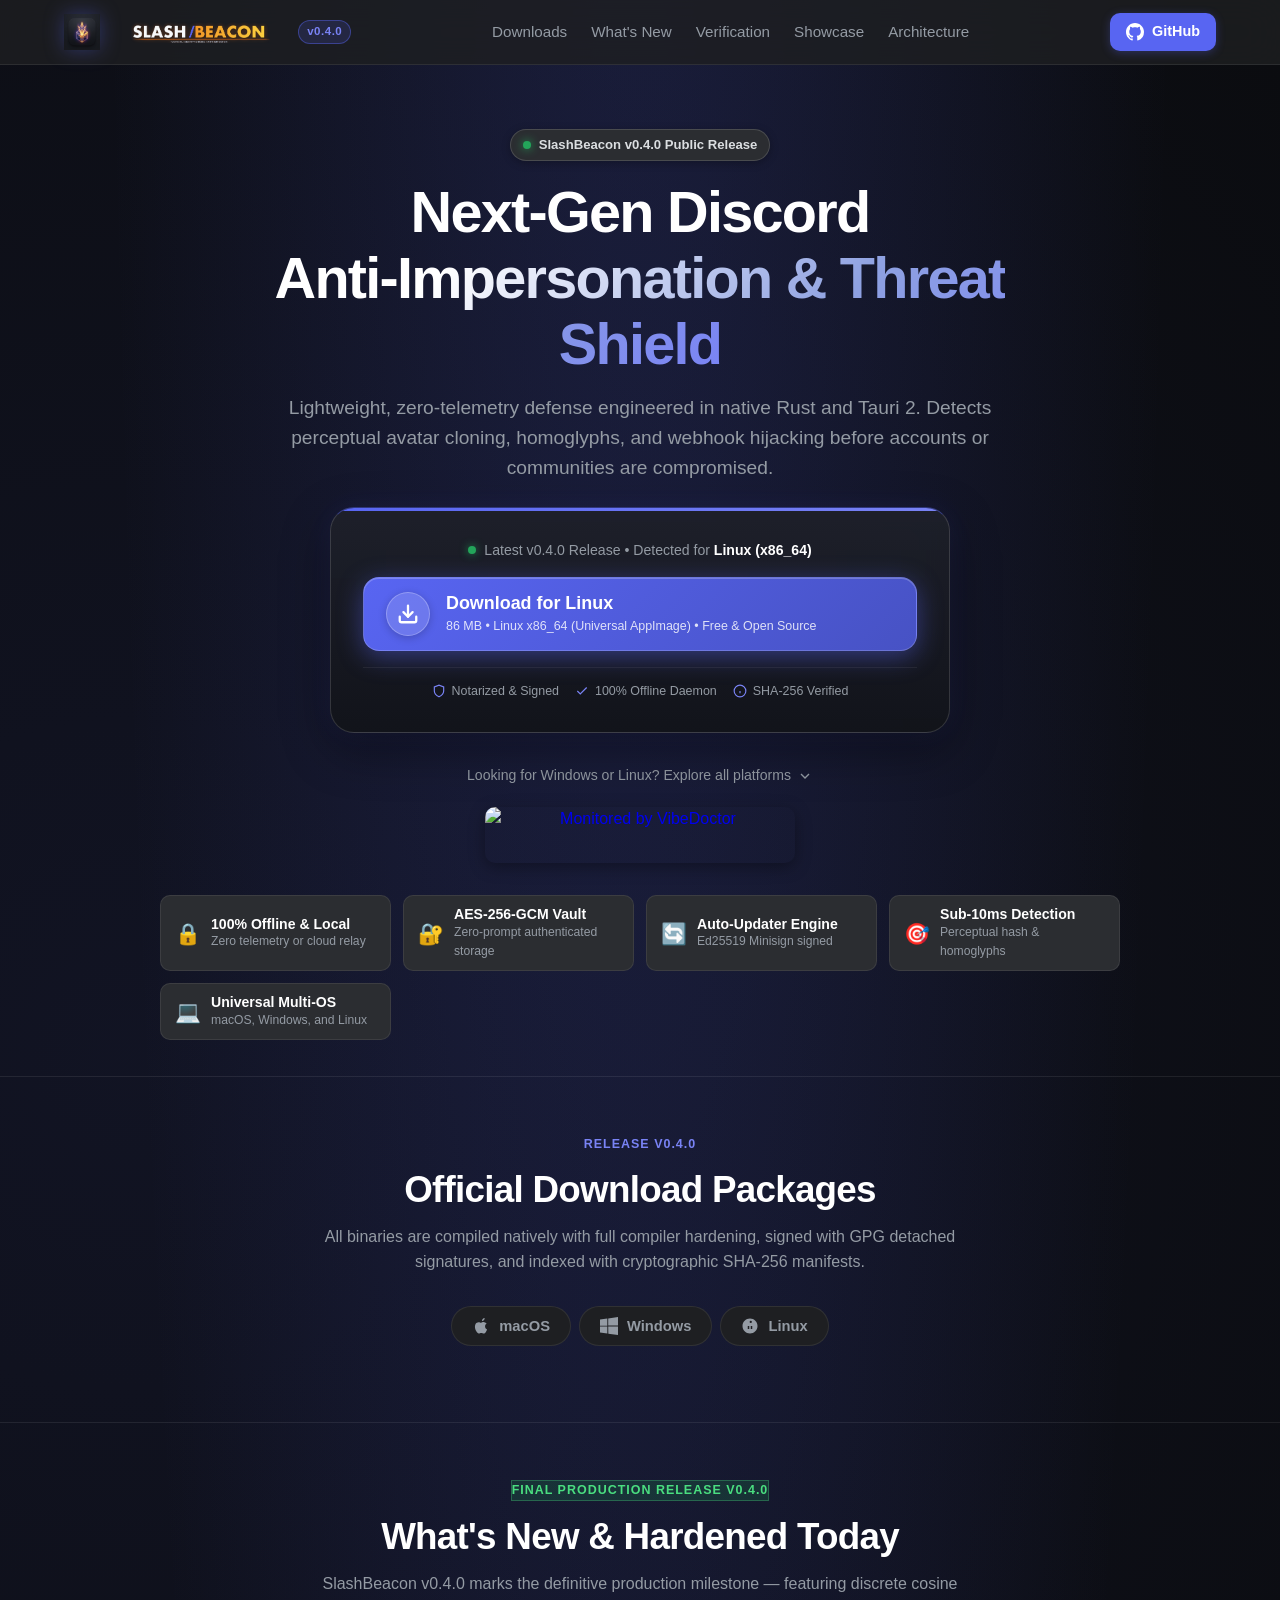
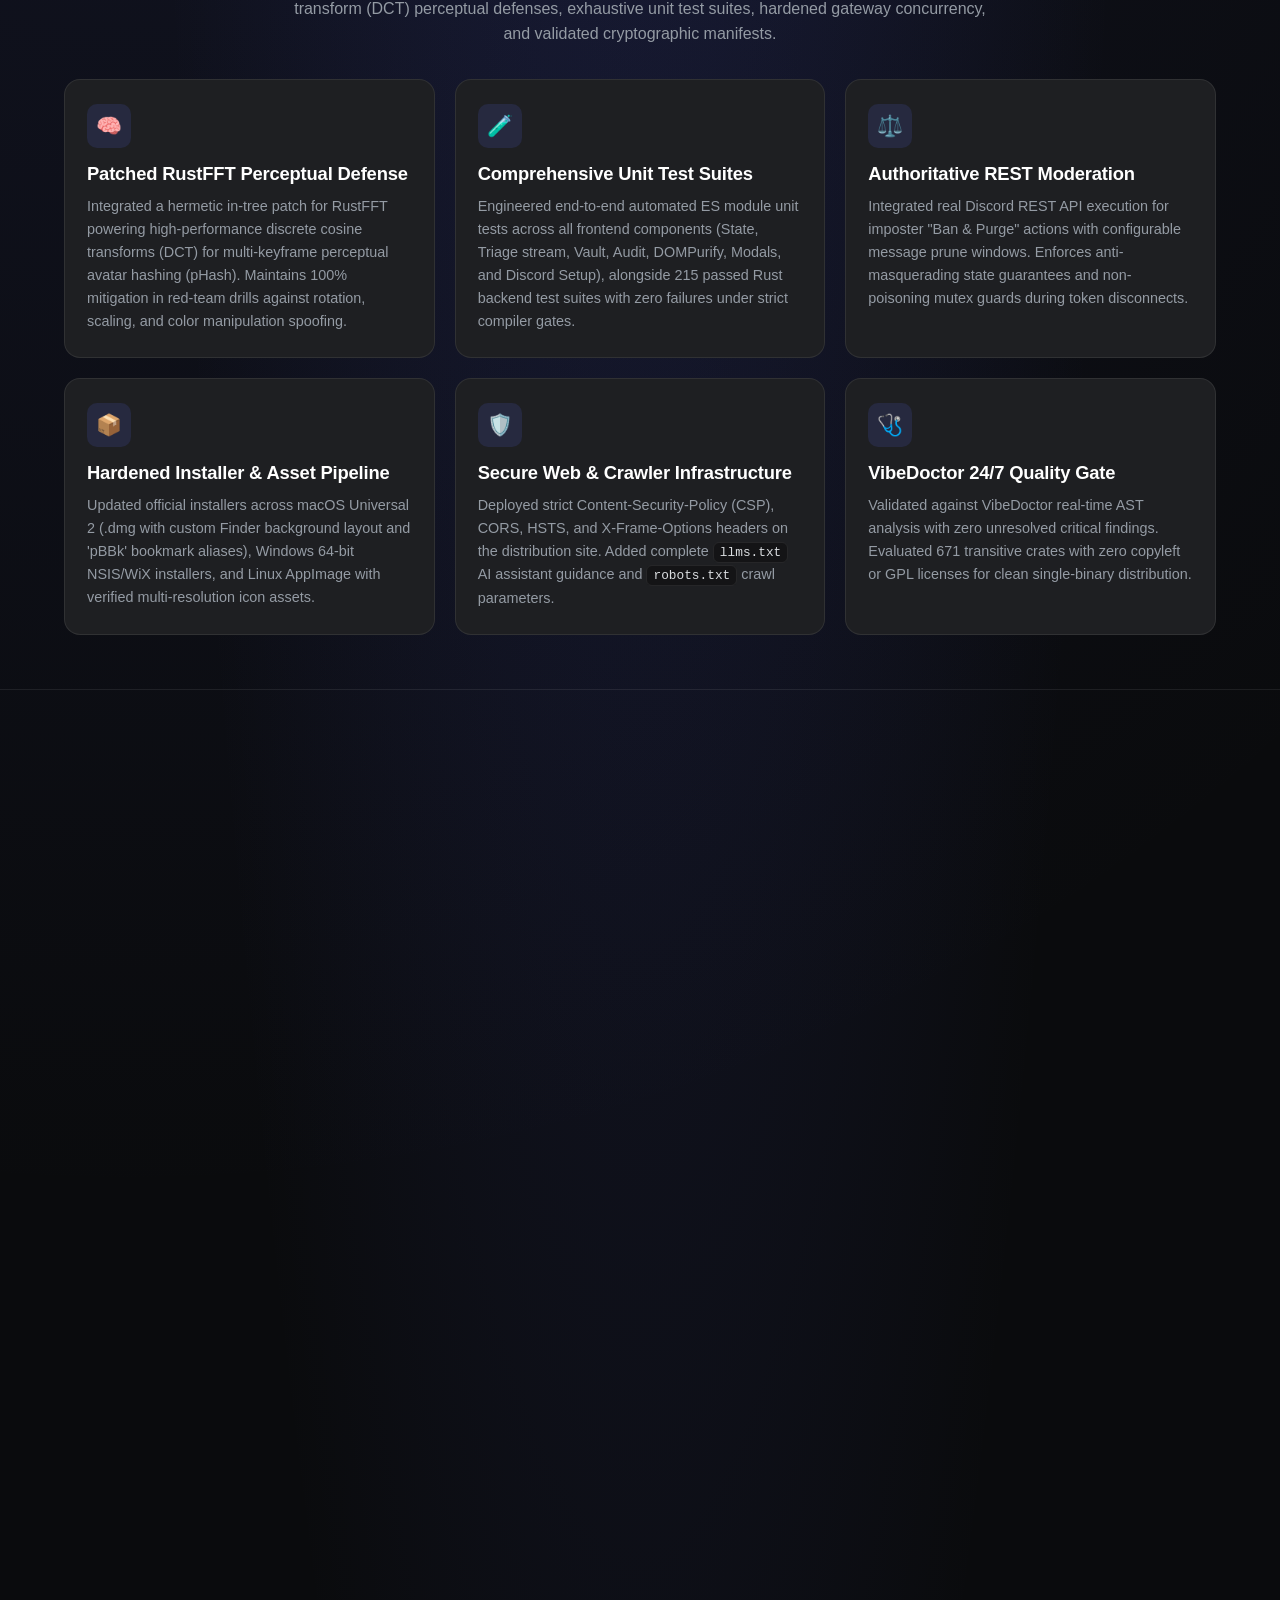
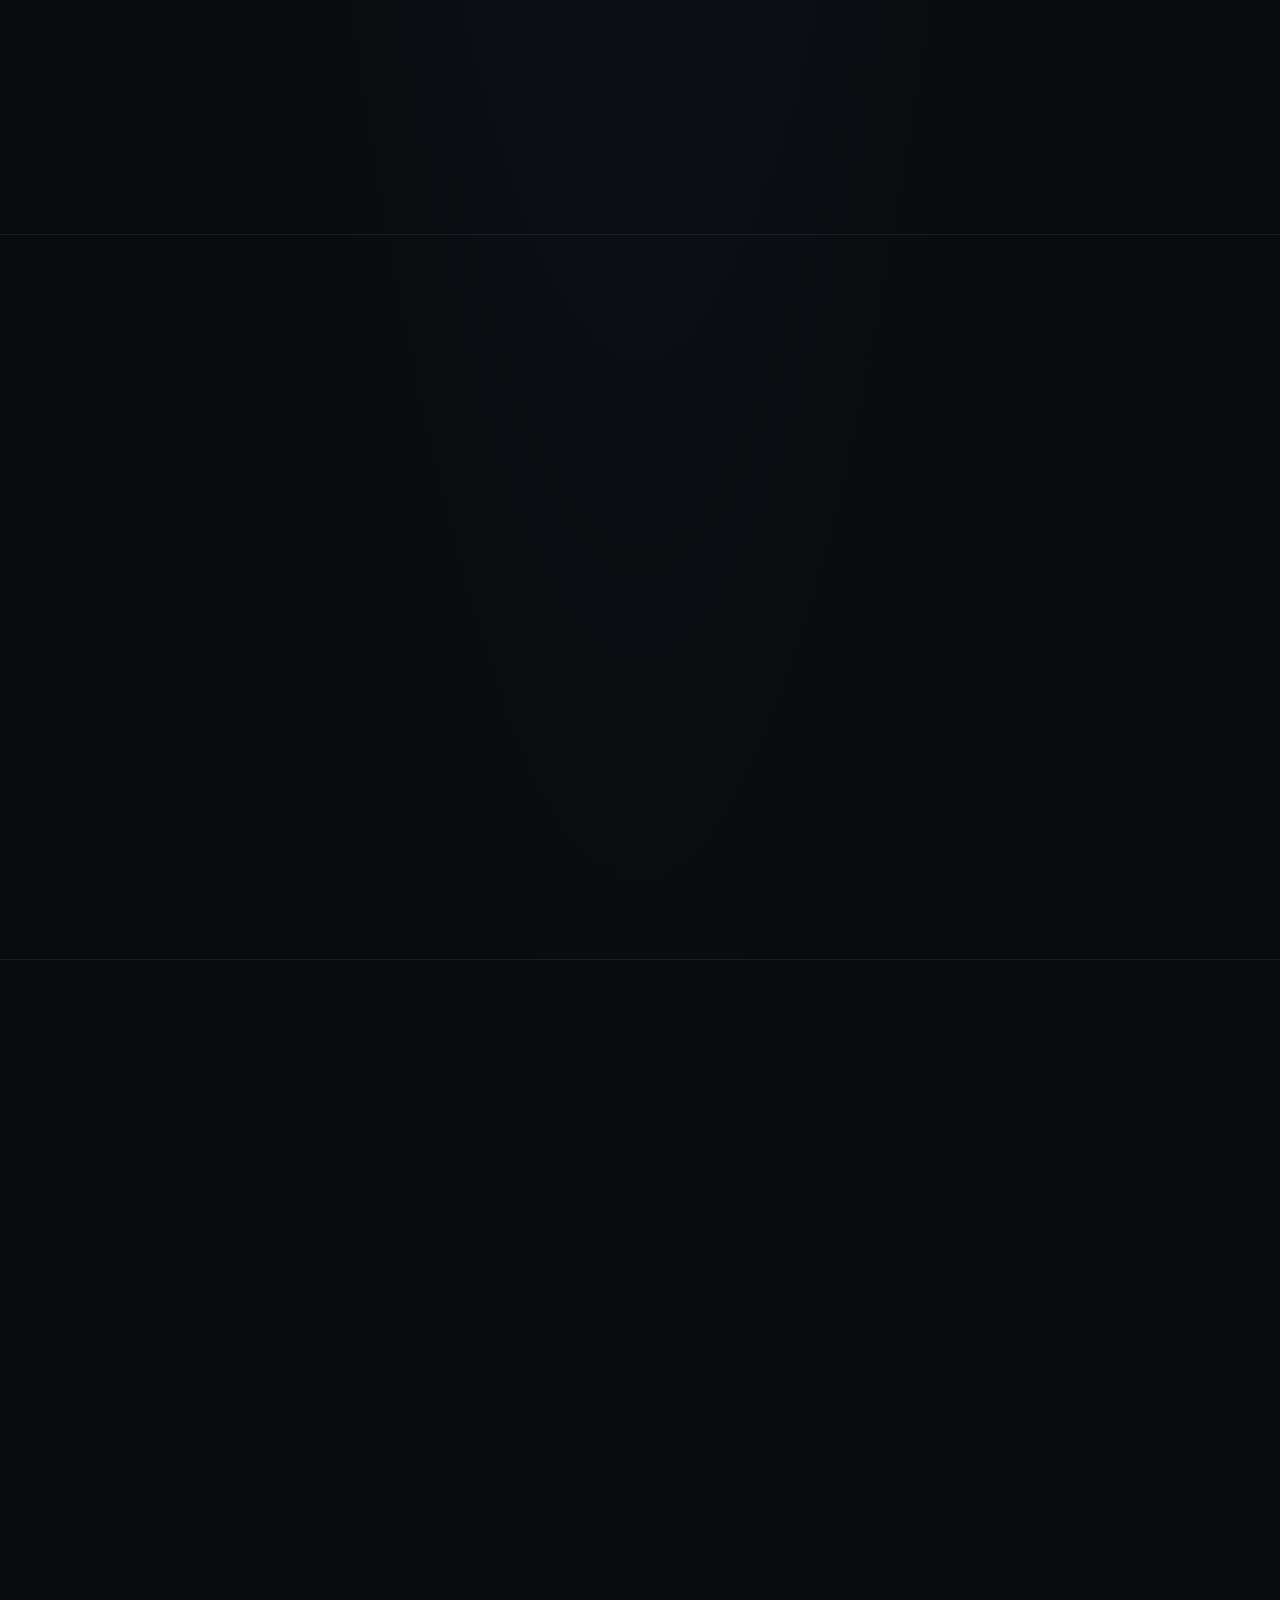
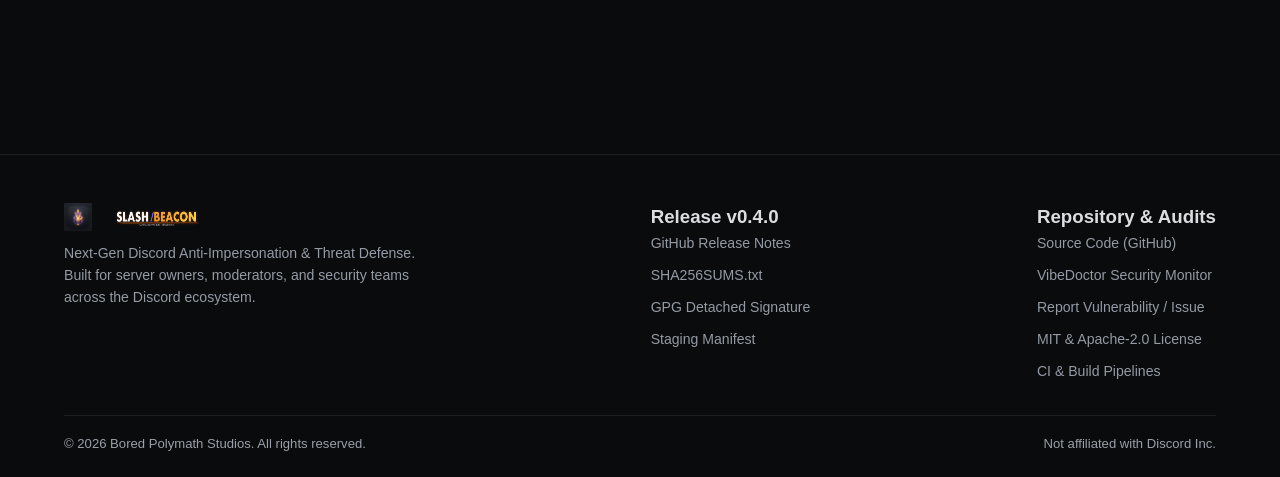
==== commit 454f139b: "refactor: rebrand project from TruthBeacon to SlashBeacon across codebase and assets" ====
--- a/website/index.html
+++ b/website/index.html
@@ -4,15 +4,15 @@
 <head>
   <meta charset="UTF-8">
   <meta name="viewport" content="width=device-width, initial-scale=1.0">
-  <title>TruthBeacon — Official Downloads & Next-Gen Discord Security</title>
+  <title>SlashBeacon — Official Downloads & Next-Gen Discord Security</title>
   <meta name="description"
-    content="Official downloads for TruthBeacon v0.4.0 across macOS, Windows, and Linux. Zero-telemetry, memory-safe Discord anti-impersonation and threat defense engineered in Rust and Tauri 2.">
+    content="Official downloads for SlashBeacon v0.4.0 across macOS, Windows, and Linux. Zero-telemetry, memory-safe Discord anti-impersonation and threat defense engineered in Rust and Tauri 2.">
   <meta name="keywords"
-    content="TruthBeacon, Discord security, anti-impersonation, anti-token-theft, homoglyph detection, avatar clone detection, Tauri, Rust, download, macOS, Windows, Linux">
+    content="SlashBeacon, Discord security, anti-impersonation, anti-token-theft, homoglyph detection, avatar clone detection, Tauri, Rust, download, macOS, Windows, Linux">
   <meta name="author" content="Bored Polymath Studios">
 
   <!-- Canonical Link -->
-  <link rel="canonical" href="https://boredpolymath.github.io/truth-beacon/">
+  <link rel="canonical" href="https://boredpolymath.github.io/slashbeacon/">
 
   <!-- Security & Privacy Policies -->
   <meta http-equiv="Content-Security-Policy" content="default-src 'self'; script-src 'self' 'unsafe-inline' https://fonts.googleapis.com; style-src 'self' 'unsafe-inline' https://fonts.googleapis.com; font-src 'self' https://fonts.gstatic.com; img-src 'self' data: https://vibedoctor.io https://boredpolymath.github.io; connect-src 'self' https://api.github.com; object-src 'none'; base-uri 'self'; form-action 'self';">
@@ -20,23 +20,23 @@
 
   <!-- Open Graph / Facebook -->
   <meta property="og:type" content="website">
-  <meta property="og:url" content="https://boredpolymath.github.io/truth-beacon/">
-  <meta property="og:title" content="TruthBeacon — Official Downloads & Discord Threat Defense">
+  <meta property="og:url" content="https://boredpolymath.github.io/slashbeacon/">
+  <meta property="og:title" content="SlashBeacon — Official Downloads & Discord Threat Defense">
   <meta property="og:description"
-    content="Next-Gen Discord Anti-Impersonation & Threat Shield. Download TruthBeacon v0.4.0 for macOS, Windows, and Linux.">
-  <meta property="og:image" content="https://boredpolymath.github.io/truth-beacon/assets/screenshot_protected.png">
+    content="Next-Gen Discord Anti-Impersonation & Threat Shield. Download SlashBeacon v0.4.0 for macOS, Windows, and Linux.">
+  <meta property="og:image" content="https://boredpolymath.github.io/slashbeacon/assets/screenshot_protected.png">
 
   <!-- Twitter -->
   <meta property="twitter:card" content="summary_large_image">
-  <meta property="twitter:url" content="https://boredpolymath.github.io/truth-beacon/">
-  <meta property="twitter:title" content="TruthBeacon — Official Downloads & Discord Threat Defense">
+  <meta property="twitter:url" content="https://boredpolymath.github.io/slashbeacon/">
+  <meta property="twitter:title" content="SlashBeacon — Official Downloads & Discord Threat Defense">
   <meta property="twitter:description"
-    content="Download TruthBeacon v0.4.0 for macOS, Windows, and Linux. 100% offline, zero-telemetry defense engineered in Rust and Tauri 2.">
-  <meta property="twitter:image" content="https://boredpolymath.github.io/truth-beacon/assets/screenshot_protected.png">
+    content="Download SlashBeacon v0.4.0 for macOS, Windows, and Linux. 100% offline, zero-telemetry defense engineered in Rust and Tauri 2.">
+  <meta property="twitter:image" content="https://boredpolymath.github.io/slashbeacon/assets/screenshot_protected.png">
 
   <!-- Favicon -->
-  <link rel="icon" type="image/png" href="assets/truthbeacon_emblem.png">
-  <link rel="apple-touch-icon" href="assets/truthbeacon_emblem.png">
+  <link rel="icon" type="image/png" href="assets/slashbeacon_emblem.png">
+  <link rel="apple-touch-icon" href="assets/slashbeacon_emblem.png">
 
   <!-- Typography -->
   <link rel="preconnect" href="https://fonts.googleapis.com">
@@ -50,12 +50,12 @@
   {
     "@context": "https://schema.org",
     "@type": "SoftwareApplication",
-    "name": "TruthBeacon",
+    "name": "SlashBeacon",
     "operatingSystem": "macOS, Windows, Linux",
     "applicationCategory": "SecurityApplication",
     "description": "Zero-telemetry, memory-safe Discord anti-impersonation and threat defense engineered in Rust and Tauri 2.",
-    "url": "https://boredpolymath.github.io/truth-beacon/",
-    "downloadUrl": "https://github.com/boredpolymath/truth-beacon/releases",
+    "url": "https://boredpolymath.github.io/slashbeacon/",
+    "downloadUrl": "https://github.com/boredpolymath/slashbeacon/releases",
     "softwareVersion": "0.4.0",
     "dateModified": "2026-10-11",
     "author": {
@@ -81,8 +81,8 @@
   <header class="site-header" id="site-header">
     <div class="container nav-inner">
       <a href="#" class="nav-brand" id="nav-brand-link">
-        <img src="assets/truthbeacon_emblem.png" alt="TruthBeacon Emblem" width="32" height="32" decoding="async" class="brand-emblem" id="brand-emblem-img">
-        <img src="assets/truthbeacon_wordmark.png" alt="TruthBeacon" width="128" height="22" decoding="async" class="brand-wordmark-img" id="brand-wordmark-img">
+        <img src="assets/slashbeacon_emblem.png" alt="SlashBeacon Emblem" width="32" height="32" decoding="async" class="brand-emblem" id="brand-emblem-img">
+        <img src="assets/slashbeacon_wordmark.png" alt="SlashBeacon" width="128" height="22" decoding="async" class="brand-wordmark-img" id="brand-wordmark-img">
         <span class="brand-badge" id="nav-version-badge">v0.4.0</span>
       </a>
 
@@ -97,7 +97,7 @@
       </nav>
 
       <div>
-        <a href="https://github.com/boredpolymath/truth-beacon" target="_blank" rel="noopener noreferrer"
+        <a href="https://github.com/boredpolymath/slashbeacon" target="_blank" rel="noopener noreferrer"
           class="nav-cta" id="nav-cta-github">
           <svg width="18" height="18" viewBox="0 0 24 24" fill="currentColor">
             <path
@@ -115,7 +115,7 @@
       <div class="container">
         <div class="hero-tag-wrap" id="hero-tag-wrap">
           <span class="hero-tag-pulse"></span>
-          <span>TruthBeacon v0.4.0 Public Release</span>
+          <span>SlashBeacon v0.4.0 Public Release</span>
         </div>
 
         <h1 class="hero-title" id="hero-title">
@@ -135,8 +135,8 @@
             <span>Latest v0.4.0 Release • Detected for <strong class="detected-os-name" id="hero-detected-os">macOS (Universal 2)</strong></span>
           </div>
 
-          <a href="https://github.com/boredpolymath/truth-beacon/releases/download/v0.4.0/TruthBeacon_0.4.0_universal.dmg"
-            class="btn-primary-download" id="hero-primary-download-btn" data-filename="TruthBeacon_0.4.0_universal.dmg">
+          <a href="https://github.com/boredpolymath/slashbeacon/releases/download/v0.4.0/SlashBeacon_0.4.0_universal.dmg"
+            class="btn-primary-download" id="hero-primary-download-btn" data-filename="SlashBeacon_0.4.0_universal.dmg">
             <div class="btn-download-icon-circle">
               <svg width="22" height="22" viewBox="0 0 24 24" fill="none" stroke="currentColor" stroke-width="2.5"
                 stroke-linecap="round" stroke-linejoin="round">
@@ -295,7 +295,7 @@
                 </div>
                 <div>
                   <div class="inline-view-platform-tag">macOS • Universal 2 Release</div>
-                  <h3 class="inline-view-title">TruthBeacon for macOS</h3>
+                  <h3 class="inline-view-title">SlashBeacon for macOS</h3>
                   <div class="inline-view-meta">Apple Silicon (M1/M2/M3/M4) &amp; Intel • macOS 12 Monterey+</div>
                 </div>
               </div>
@@ -306,7 +306,7 @@
 
               <!-- Main CTA & Secondary Links -->
               <div class="inline-action-row">
-                <a href="https://github.com/boredpolymath/truth-beacon/releases/download/v0.4.0/TruthBeacon_0.4.0_universal.dmg"
+                <a href="https://github.com/boredpolymath/slashbeacon/releases/download/v0.4.0/SlashBeacon_0.4.0_universal.dmg"
                   class="inline-btn-download-primary" id="btn-download-mac-dmg">
                   <div class="btn-download-icon-circle">
                     <svg width="22" height="22" viewBox="0 0 24 24" fill="none" stroke="currentColor" stroke-width="2.5">
@@ -321,7 +321,7 @@
                   </div>
                 </a>
                 <div class="inline-secondary-group">
-                  <a href="https://github.com/boredpolymath/truth-beacon/releases/download/v0.4.0/SHA256SUMS.txt"
+                  <a href="https://github.com/boredpolymath/slashbeacon/releases/download/v0.4.0/SHA256SUMS.txt"
                     target="_blank" rel="noopener noreferrer" class="inline-btn-secondary" id="btn-view-mac-manifest">
                     <svg width="15" height="15" viewBox="0 0 24 24" fill="none" stroke="currentColor" stroke-width="2">
                       <path d="M14 2H6a2 2 0 0 0-2 2v16a2 2 0 0 0 2 2h12a2 2 0 0 0 2-2V8z" />
@@ -329,7 +329,7 @@
                     </svg>
                     <span>Release Manifest</span>
                   </a>
-                  <a href="https://github.com/boredpolymath/truth-beacon/releases/download/v0.4.0/SHA256SUMS.txt.asc"
+                  <a href="https://github.com/boredpolymath/slashbeacon/releases/download/v0.4.0/SHA256SUMS.txt.asc"
                     target="_blank" rel="noopener noreferrer" class="inline-btn-secondary">
                     <svg width="15" height="15" viewBox="0 0 24 24" fill="none" stroke="currentColor" stroke-width="2">
                       <path d="M12 22s8-4 8-10V5l-8-3-8 3v7c0 6 8 10 8 10z"/>
@@ -383,8 +383,8 @@
                 </div>
                 <div class="inline-verify-cmd-row">
                   <span class="verify-cmd-prompt">$</span>
-                  <code class="verify-cmd-text">shasum -a 256 TruthBeacon_0.4.0_universal.dmg</code>
-                  <button type="button" class="btn-copy-inline-cmd" data-cmd="shasum -a 256 TruthBeacon_0.4.0_universal.dmg" title="Copy verification command">
+                  <code class="verify-cmd-text">shasum -a 256 SlashBeacon_0.4.0_universal.dmg</code>
+                  <button type="button" class="btn-copy-inline-cmd" data-cmd="shasum -a 256 SlashBeacon_0.4.0_universal.dmg" title="Copy verification command">
                     <svg width="12" height="12" viewBox="0 0 24 24" fill="none" stroke="currentColor" stroke-width="2">
                       <rect x="9" y="9" width="13" height="13" rx="2" ry="2" />
                       <path d="M5 15H4a2 2 0 0 1-2-2V4a2 2 0 0 1 2-2h9a2 2 0 0 1 2 2v1" />
@@ -406,7 +406,7 @@
                 </div>
                 <div>
                   <div class="inline-view-platform-tag">Windows • 64-bit Installer</div>
-                  <h3 class="inline-view-title">TruthBeacon for Windows</h3>
+                  <h3 class="inline-view-title">SlashBeacon for Windows</h3>
                   <div class="inline-view-meta">Windows 10 &amp; 11 • 64-bit MSVC • Standalone Setup</div>
                 </div>
               </div>
@@ -417,7 +417,7 @@
 
               <!-- Main CTA & Secondary Links -->
               <div class="inline-action-row">
-                <a href="https://github.com/boredpolymath/truth-beacon/releases/download/v0.4.0/TruthBeacon_0.4.0_x64-setup.exe"
+                <a href="https://github.com/boredpolymath/slashbeacon/releases/download/v0.4.0/SlashBeacon_0.4.0_x64-setup.exe"
                   class="inline-btn-download-primary" id="btn-download-win-exe">
                   <div class="btn-download-icon-circle">
                     <svg width="22" height="22" viewBox="0 0 24 24" fill="none" stroke="currentColor" stroke-width="2.5">
@@ -432,7 +432,7 @@
                   </div>
                 </a>
                 <div class="inline-secondary-group">
-                  <a href="https://github.com/boredpolymath/truth-beacon/releases/download/v0.4.0/SHA256SUMS.txt"
+                  <a href="https://github.com/boredpolymath/slashbeacon/releases/download/v0.4.0/SHA256SUMS.txt"
                     target="_blank" rel="noopener noreferrer" class="inline-btn-secondary" id="btn-view-win-manifest">
                     <svg width="15" height="15" viewBox="0 0 24 24" fill="none" stroke="currentColor" stroke-width="2">
                       <path d="M14 2H6a2 2 0 0 0-2 2v16a2 2 0 0 0 2 2h12a2 2 0 0 0 2-2V8z" />
@@ -440,7 +440,7 @@
                     </svg>
                     <span>Release Manifest</span>
                   </a>
-                  <a href="https://github.com/boredpolymath/truth-beacon/releases/download/v0.4.0/SHA256SUMS.txt.asc"
+                  <a href="https://github.com/boredpolymath/slashbeacon/releases/download/v0.4.0/SHA256SUMS.txt.asc"
                     target="_blank" rel="noopener noreferrer" class="inline-btn-secondary">
                     <svg width="15" height="15" viewBox="0 0 24 24" fill="none" stroke="currentColor" stroke-width="2">
                       <path d="M12 22s8-4 8-10V5l-8-3-8 3v7c0 6 8 10 8 10z"/>
@@ -494,8 +494,8 @@
                 </div>
                 <div class="inline-verify-cmd-row">
                   <span class="verify-cmd-prompt">PS&gt;</span>
-                  <code class="verify-cmd-text">Get-FileHash TruthBeacon_0.4.0_x64-setup.exe -Algorithm SHA256</code>
-                  <button type="button" class="btn-copy-inline-cmd" data-cmd="Get-FileHash TruthBeacon_0.4.0_x64-setup.exe -Algorithm SHA256" title="Copy verification command">
+                  <code class="verify-cmd-text">Get-FileHash SlashBeacon_0.4.0_x64-setup.exe -Algorithm SHA256</code>
+                  <button type="button" class="btn-copy-inline-cmd" data-cmd="Get-FileHash SlashBeacon_0.4.0_x64-setup.exe -Algorithm SHA256" title="Copy verification command">
                     <svg width="12" height="12" viewBox="0 0 24 24" fill="none" stroke="currentColor" stroke-width="2">
                       <rect x="9" y="9" width="13" height="13" rx="2" ry="2" />
                       <path d="M5 15H4a2 2 0 0 1-2-2V4a2 2 0 0 1 2-2h9a2 2 0 0 1 2 2v1" />
@@ -517,7 +517,7 @@
                 </div>
                 <div>
                   <div class="inline-view-platform-tag">Linux • Universal AppImage</div>
-                  <h3 class="inline-view-title">TruthBeacon for Linux</h3>
+                  <h3 class="inline-view-title">SlashBeacon for Linux</h3>
                   <div class="inline-view-meta">x86_64 • Standalone Portable Bundle • ~86 MB</div>
                 </div>
               </div>
@@ -528,7 +528,7 @@
 
               <!-- Main CTA & Secondary Links -->
               <div class="inline-action-row">
-                <a href="https://github.com/boredpolymath/truth-beacon/releases/download/v0.4.0/TruthBeacon_0.4.0_amd64.AppImage"
+                <a href="https://github.com/boredpolymath/slashbeacon/releases/download/v0.4.0/SlashBeacon_0.4.0_amd64.AppImage"
                   class="inline-btn-download-primary" id="btn-download-linux-appimage">
                   <div class="btn-download-icon-circle">
                     <svg width="22" height="22" viewBox="0 0 24 24" fill="none" stroke="currentColor" stroke-width="2.5">
@@ -543,7 +543,7 @@
                   </div>
                 </a>
                 <div class="inline-secondary-group">
-                  <a href="https://github.com/boredpolymath/truth-beacon/releases/download/v0.4.0/SHA256SUMS.txt"
+                  <a href="https://github.com/boredpolymath/slashbeacon/releases/download/v0.4.0/SHA256SUMS.txt"
                     target="_blank" rel="noopener noreferrer" class="inline-btn-secondary" id="btn-view-linux-manifest">
                     <svg width="15" height="15" viewBox="0 0 24 24" fill="none" stroke="currentColor" stroke-width="2">
                       <path d="M14 2H6a2 2 0 0 0-2 2v16a2 2 0 0 0 2 2h12a2 2 0 0 0 2-2V8z" />
@@ -551,7 +551,7 @@
                     </svg>
                     <span>Release Manifest</span>
                   </a>
-                  <a href="https://github.com/boredpolymath/truth-beacon/releases/download/v0.4.0/SHA256SUMS.txt.asc"
+                  <a href="https://github.com/boredpolymath/slashbeacon/releases/download/v0.4.0/SHA256SUMS.txt.asc"
                     target="_blank" rel="noopener noreferrer" class="inline-btn-secondary">
                     <svg width="15" height="15" viewBox="0 0 24 24" fill="none" stroke="currentColor" stroke-width="2">
                       <path d="M12 22s8-4 8-10V5l-8-3-8 3v7c0 6 8 10 8 10z"/>
@@ -605,8 +605,8 @@
                 </div>
                 <div class="inline-verify-cmd-row">
                   <span class="verify-cmd-prompt">$</span>
-                  <code class="verify-cmd-text">sha256sum TruthBeacon_0.4.0_amd64.AppImage</code>
-                  <button type="button" class="btn-copy-inline-cmd" data-cmd="sha256sum TruthBeacon_0.4.0_amd64.AppImage" title="Copy verification command">
+                  <code class="verify-cmd-text">sha256sum SlashBeacon_0.4.0_amd64.AppImage</code>
+                  <button type="button" class="btn-copy-inline-cmd" data-cmd="sha256sum SlashBeacon_0.4.0_amd64.AppImage" title="Copy verification command">
                     <svg width="12" height="12" viewBox="0 0 24 24" fill="none" stroke="currentColor" stroke-width="2">
                       <rect x="9" y="9" width="13" height="13" rx="2" ry="2" />
                       <path d="M5 15H4a2 2 0 0 1-2-2V4a2 2 0 0 1 2-2h9a2 2 0 0 1 2 2v1" />
@@ -645,7 +645,7 @@
           <span class="section-tag" style="background: rgba(34, 197, 94, 0.15); color: #4ade80; border: 1px solid rgba(74, 222, 128, 0.3);">Final Production Release v0.4.0</span>
           <h2 class="section-title">What's New &amp; Hardened Today</h2>
           <p class="section-desc">
-            TruthBeacon v0.4.0 marks the definitive production milestone — featuring discrete cosine transform (DCT) perceptual defenses, exhaustive unit test suites, hardened gateway concurrency, and validated cryptographic manifests.
+            SlashBeacon v0.4.0 marks the definitive production milestone — featuring discrete cosine transform (DCT) perceptual defenses, exhaustive unit test suites, hardened gateway concurrency, and validated cryptographic manifests.
           </p>
         </div>
 
@@ -743,27 +743,27 @@
             </div>
             <div class="terminal-body">
               <pre><code id="verify-code-content"># Verify SHA-256 Checksum on macOS
-shasum -a 256 TruthBeacon_0.4.0_universal.dmg
+shasum -a 256 SlashBeacon_0.4.0_universal.dmg
 
 # Expected Output:
-# 8af70d32f142f0d2316f6886cf8955a6b982a334e91392595883191d555115de  TruthBeacon_0.4.0_universal.dmg</code></pre>
+# 8af70d32f142f0d2316f6886cf8955a6b982a334e91392595883191d555115de  SlashBeacon_0.4.0_universal.dmg</code></pre>
             </div>
           </div>
 
           <div style="margin-top: 20px; display: flex; gap: 16px; flex-wrap: wrap;">
-            <a href="https://github.com/boredpolymath/truth-beacon/releases/download/v0.4.0/SHA256SUMS.txt"
+            <a href="https://github.com/boredpolymath/slashbeacon/releases/download/v0.4.0/SHA256SUMS.txt"
               target="_blank" class="nav-cta"
               style="background:var(--bg-card); border:1px solid var(--border-medium); font-size:0.85rem;"
               id="link-download-sha-txt">
               Download SHA256SUMS.txt
             </a>
-            <a href="https://github.com/boredpolymath/truth-beacon/releases/download/v0.4.0/SHA256SUMS.txt.asc"
+            <a href="https://github.com/boredpolymath/slashbeacon/releases/download/v0.4.0/SHA256SUMS.txt.asc"
               target="_blank" class="nav-cta"
               style="background:var(--bg-card); border:1px solid var(--border-medium); font-size:0.85rem;"
               id="link-download-sha-asc">
               Download SHA256SUMS.txt.asc (GPG)
             </a>
-            <a href="https://github.com/boredpolymath/truth-beacon/releases/download/v0.4.0/RELEASE_MANIFEST.md"
+            <a href="https://github.com/boredpolymath/slashbeacon/releases/download/v0.4.0/RELEASE_MANIFEST.md"
               target="_blank" class="nav-cta"
               style="background:var(--bg-card); border:1px solid var(--border-medium); font-size:0.85rem;"
               id="link-download-manifest">
@@ -784,9 +784,9 @@
             <h3>Opening on macOS</h3>
             <p>
               macOS releases are cryptographically signed with an official Apple Developer ID Application certificate.
-              If Gatekeeper requests confirmation on first launch, right-click <code>TruthBeacon.app</code>, select
+              If Gatekeeper requests confirmation on first launch, right-click <code>SlashBeacon.app</code>, select
               <strong>Open</strong>, and click <strong>Open</strong> in the dialog. Or run
-              <code>xattr -cr /Applications/TruthBeacon.app</code>.
+              <code>xattr -cr /Applications/SlashBeacon.app</code>.
             </p>
           </div>
 
@@ -815,7 +815,7 @@
             <h3>Linux AppImage Execution</h3>
             <p>
               After downloading the AppImage, grant execution permissions:
-              <code>chmod +x TruthBeacon_0.4.0_amd64.AppImage</code>. On Ubuntu 22.04+, ensure <code>libfuse2</code> is
+              <code>chmod +x SlashBeacon_0.4.0_amd64.AppImage</code>. On Ubuntu 22.04+, ensure <code>libfuse2</code> is
               installed: <code>sudo apt install libfuse2</code>.
             </p>
           </div>
@@ -829,7 +829,7 @@
             </div>
             <h3>VibeDoctor 24/7 Security Gate</h3>
             <p style="margin-bottom: 16px;">
-              TruthBeacon is registered with and continuously monitored by VibeDoctor MCP. Every release undergoes real-time AST security validation, XSS input neutralization, and memory-safe inspection.
+              SlashBeacon is registered with and continuously monitored by VibeDoctor MCP. Every release undergoes real-time AST security validation, XSS input neutralization, and memory-safe inspection.
             </p>
             <div>
               <a href="https://vibedoctor.io" target="_blank" rel="noopener noreferrer" class="vibedoctor-badge-link" id="verification-vibedoctor-badge" title="Monitored by VibeDoctor">
@@ -883,7 +883,7 @@
             </div>
 
             <div class="showcase-preview-frame" title="Click to view full image">
-              <img src="assets/screenshot_protected.png" alt="TruthBeacon Active Protection Dashboard" width="800" height="500"
+              <img src="assets/screenshot_protected.png" alt="SlashBeacon Active Protection Dashboard" width="800" height="500"
                 loading="lazy" decoding="async" class="showcase-preview-img" id="showcase-item-img">
               <span class="preview-overlay-hint">Click to enlarge</span>
             </div>
@@ -900,7 +900,7 @@
           <h2 class="section-title">Local-First Defense Architecture</h2>
           <p class="section-desc">
             Unlike commercial security software that uploads your chats or telemetry to proprietary cloud servers,
-            TruthBeacon runs 100% locally.
+            SlashBeacon runs 100% locally.
           </p>
         </div>
 
@@ -975,8 +975,8 @@
       <div class="footer-top">
         <div class="footer-brand-col">
           <div class="footer-brand-header">
-            <img src="assets/truthbeacon_emblem.png" alt="TruthBeacon" width="28" height="28" loading="lazy" decoding="async">
-            <img src="assets/truthbeacon_wordmark.png" alt="TruthBeacon" width="105" height="18" loading="lazy" decoding="async">
+            <img src="assets/slashbeacon_emblem.png" alt="SlashBeacon" width="28" height="28" loading="lazy" decoding="async">
+            <img src="assets/slashbeacon_wordmark.png" alt="SlashBeacon" width="105" height="18" loading="lazy" decoding="async">
           </div>
           <p class="footer-desc">
             Next-Gen Discord Anti-Impersonation & Threat Defense. Built for server owners, moderators, and security
@@ -987,13 +987,13 @@
         <div class="footer-nav-col">
           <h3>Release v0.4.0</h3>
           <ul class="footer-links">
-            <li><a href="https://github.com/boredpolymath/truth-beacon/releases/tag/v0.4.0" target="_blank"
+            <li><a href="https://github.com/boredpolymath/slashbeacon/releases/tag/v0.4.0" target="_blank"
                 class="footer-link">GitHub Release Notes</a></li>
-            <li><a href="https://github.com/boredpolymath/truth-beacon/releases/download/v0.4.0/SHA256SUMS.txt"
+            <li><a href="https://github.com/boredpolymath/slashbeacon/releases/download/v0.4.0/SHA256SUMS.txt"
                 target="_blank" class="footer-link">SHA256SUMS.txt</a></li>
-            <li><a href="https://github.com/boredpolymath/truth-beacon/releases/download/v0.4.0/SHA256SUMS.txt.asc"
+            <li><a href="https://github.com/boredpolymath/slashbeacon/releases/download/v0.4.0/SHA256SUMS.txt.asc"
                 target="_blank" class="footer-link">GPG Detached Signature</a></li>
-            <li><a href="https://github.com/boredpolymath/truth-beacon/releases/download/v0.4.0/RELEASE_MANIFEST.md"
+            <li><a href="https://github.com/boredpolymath/slashbeacon/releases/download/v0.4.0/RELEASE_MANIFEST.md"
                 target="_blank" class="footer-link">Staging Manifest</a></li>
           </ul>
         </div>
@@ -1001,15 +1001,15 @@
         <div class="footer-nav-col">
           <h3>Repository & Audits</h3>
           <ul class="footer-links">
-            <li><a href="https://github.com/boredpolymath/truth-beacon" target="_blank" class="footer-link">Source Code
+            <li><a href="https://github.com/boredpolymath/slashbeacon" target="_blank" class="footer-link">Source Code
                 (GitHub)</a></li>
             <li><a href="https://vibedoctor.io" target="_blank" rel="noopener noreferrer" class="footer-link">VibeDoctor
                 Security Monitor</a></li>
-            <li><a href="https://github.com/boredpolymath/truth-beacon/issues" target="_blank"
+            <li><a href="https://github.com/boredpolymath/slashbeacon/issues" target="_blank"
                 class="footer-link">Report Vulnerability / Issue</a></li>
-            <li><a href="https://github.com/boredpolymath/truth-beacon/blob/main/LICENSE-MIT" target="_blank"
+            <li><a href="https://github.com/boredpolymath/slashbeacon/blob/main/LICENSE-MIT" target="_blank"
                 class="footer-link">MIT & Apache-2.0 License</a></li>
-            <li><a href="https://github.com/boredpolymath/truth-beacon/actions" target="_blank" class="footer-link">CI &
+            <li><a href="https://github.com/boredpolymath/slashbeacon/actions" target="_blank" class="footer-link">CI &
                 Build Pipelines</a></li>
           </ul>
         </div>
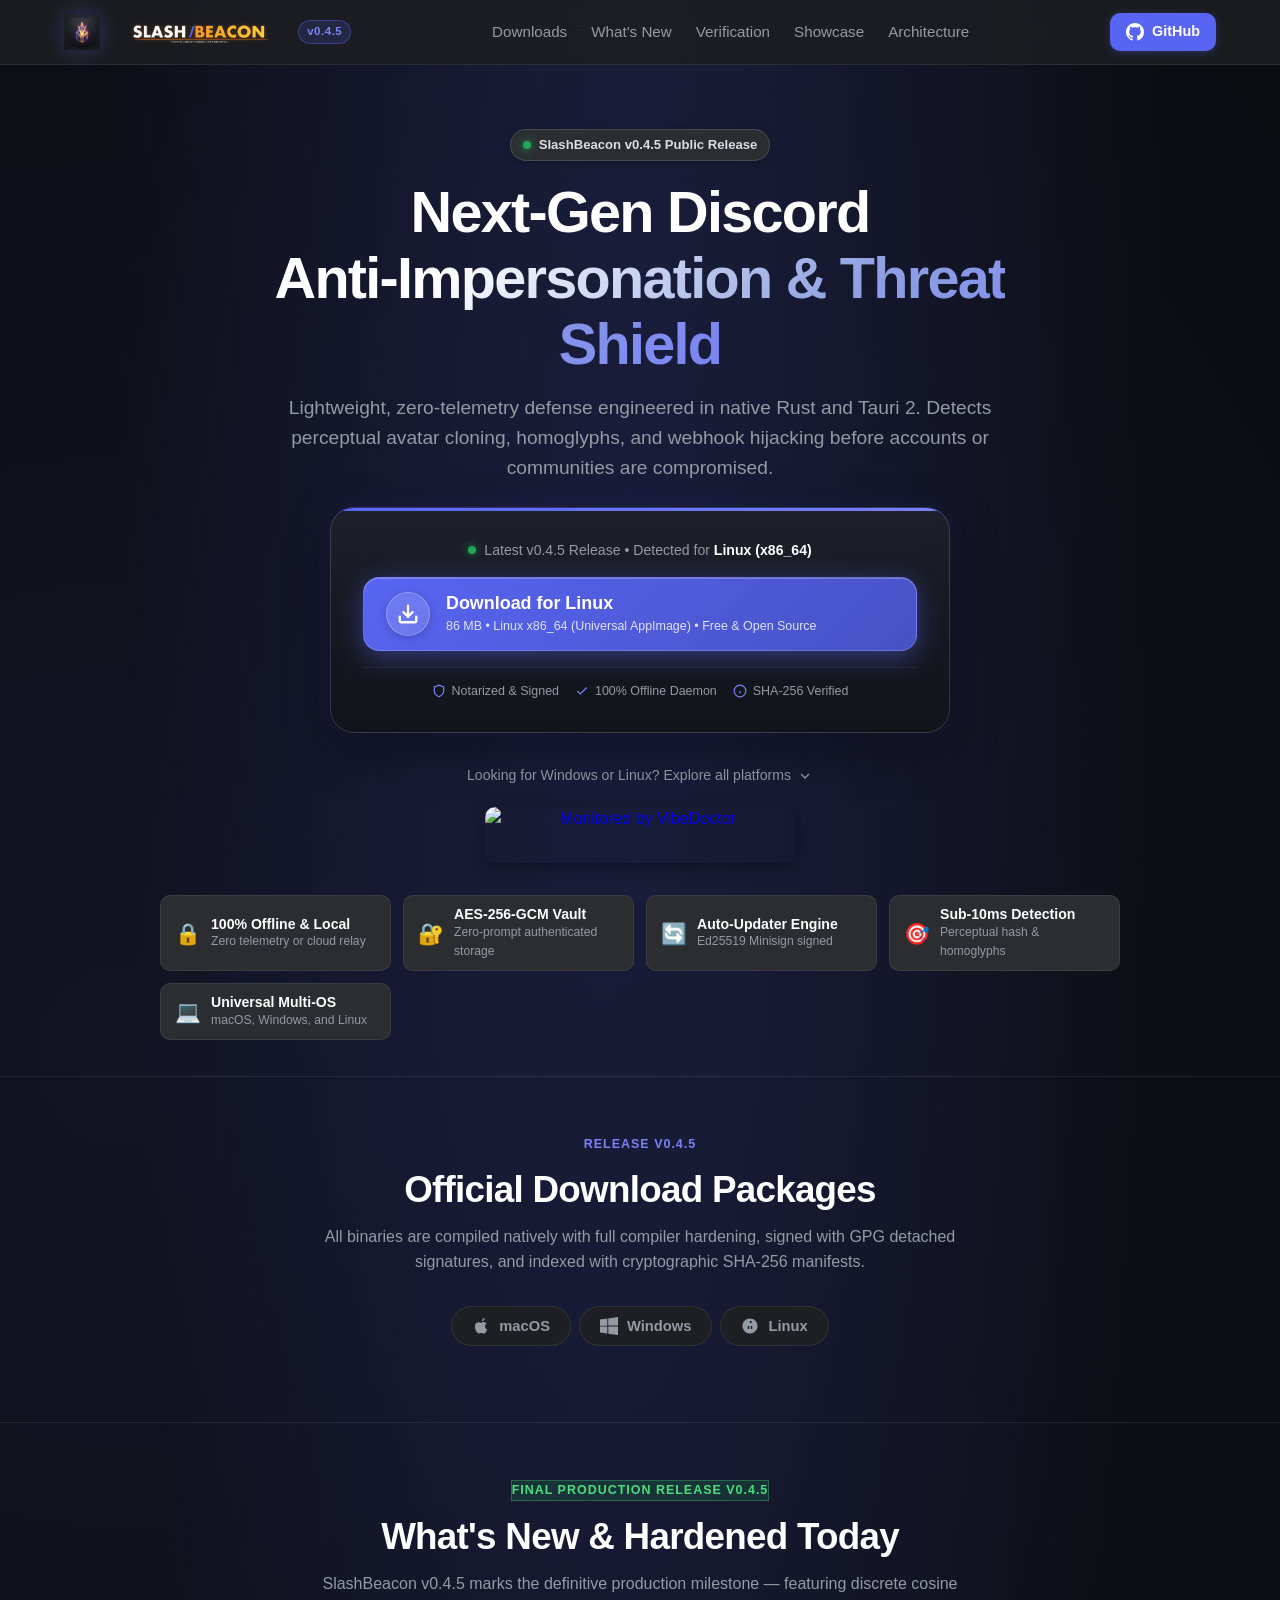
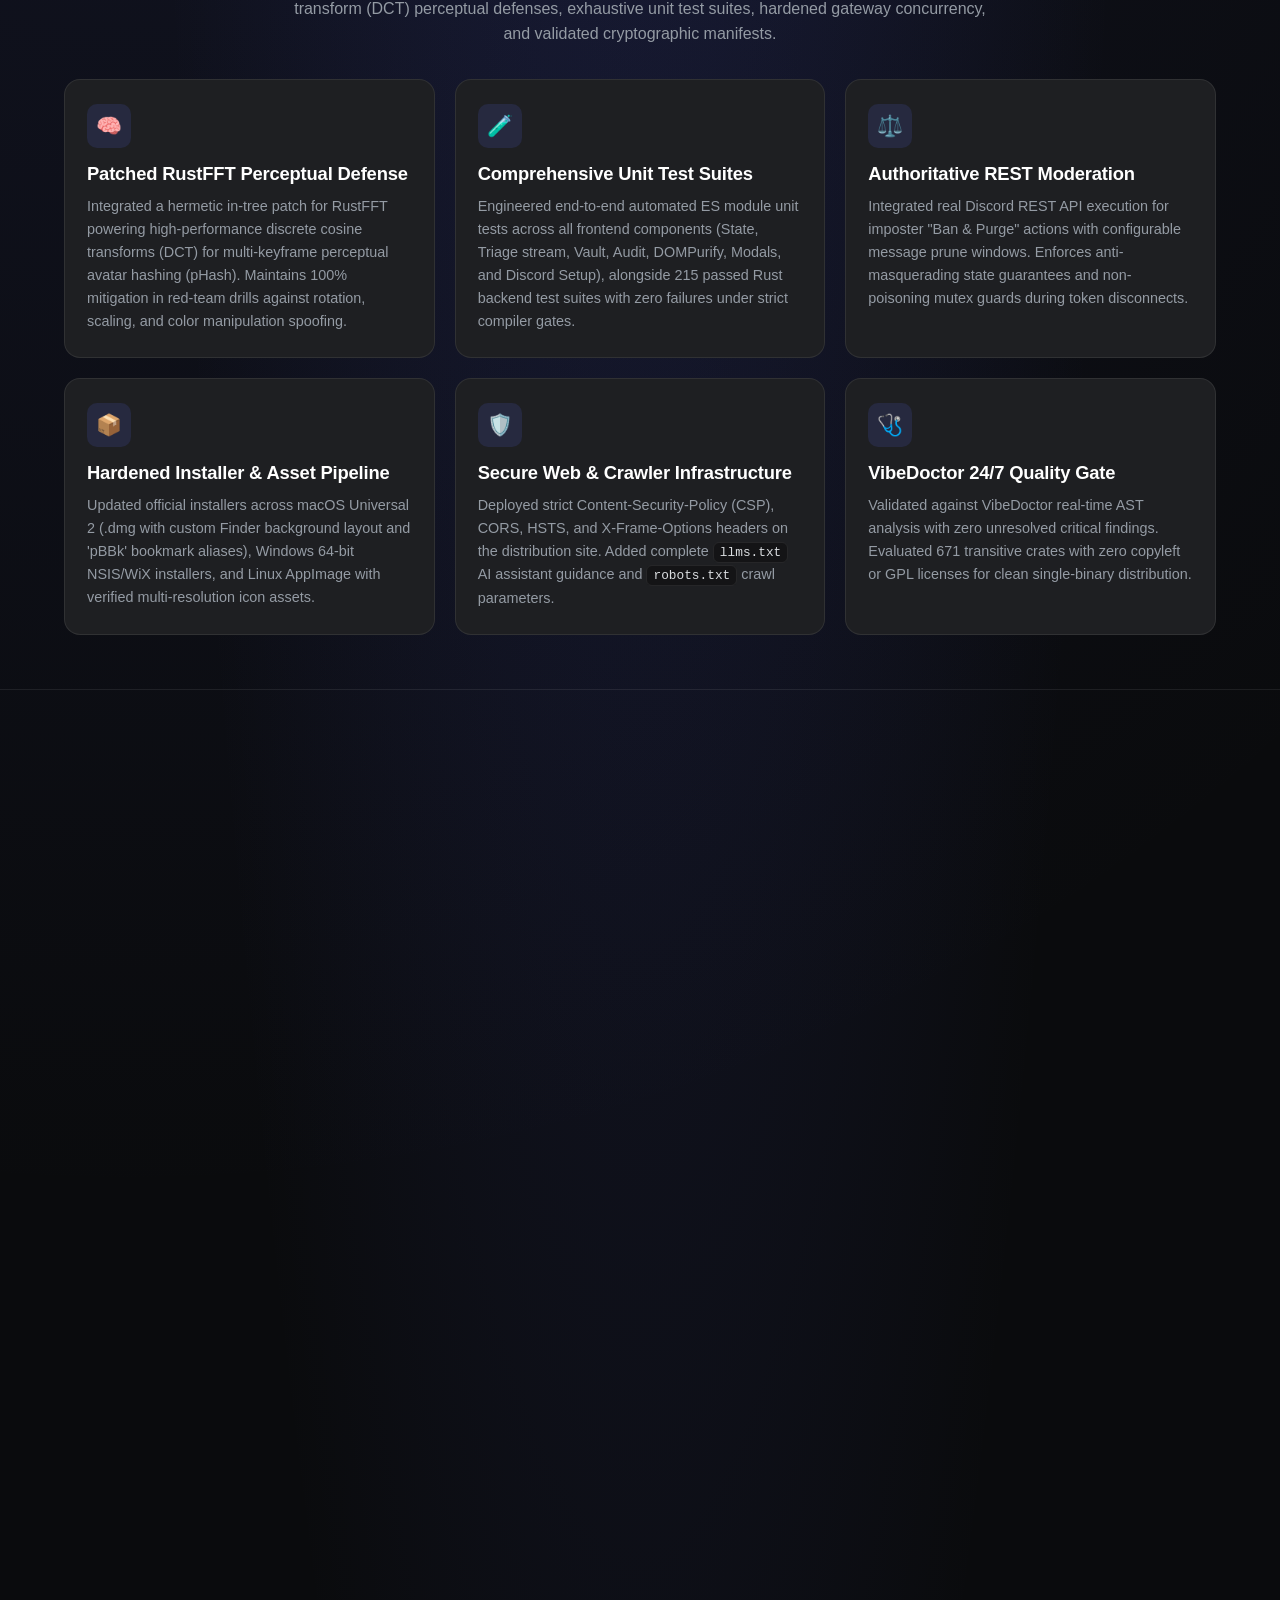
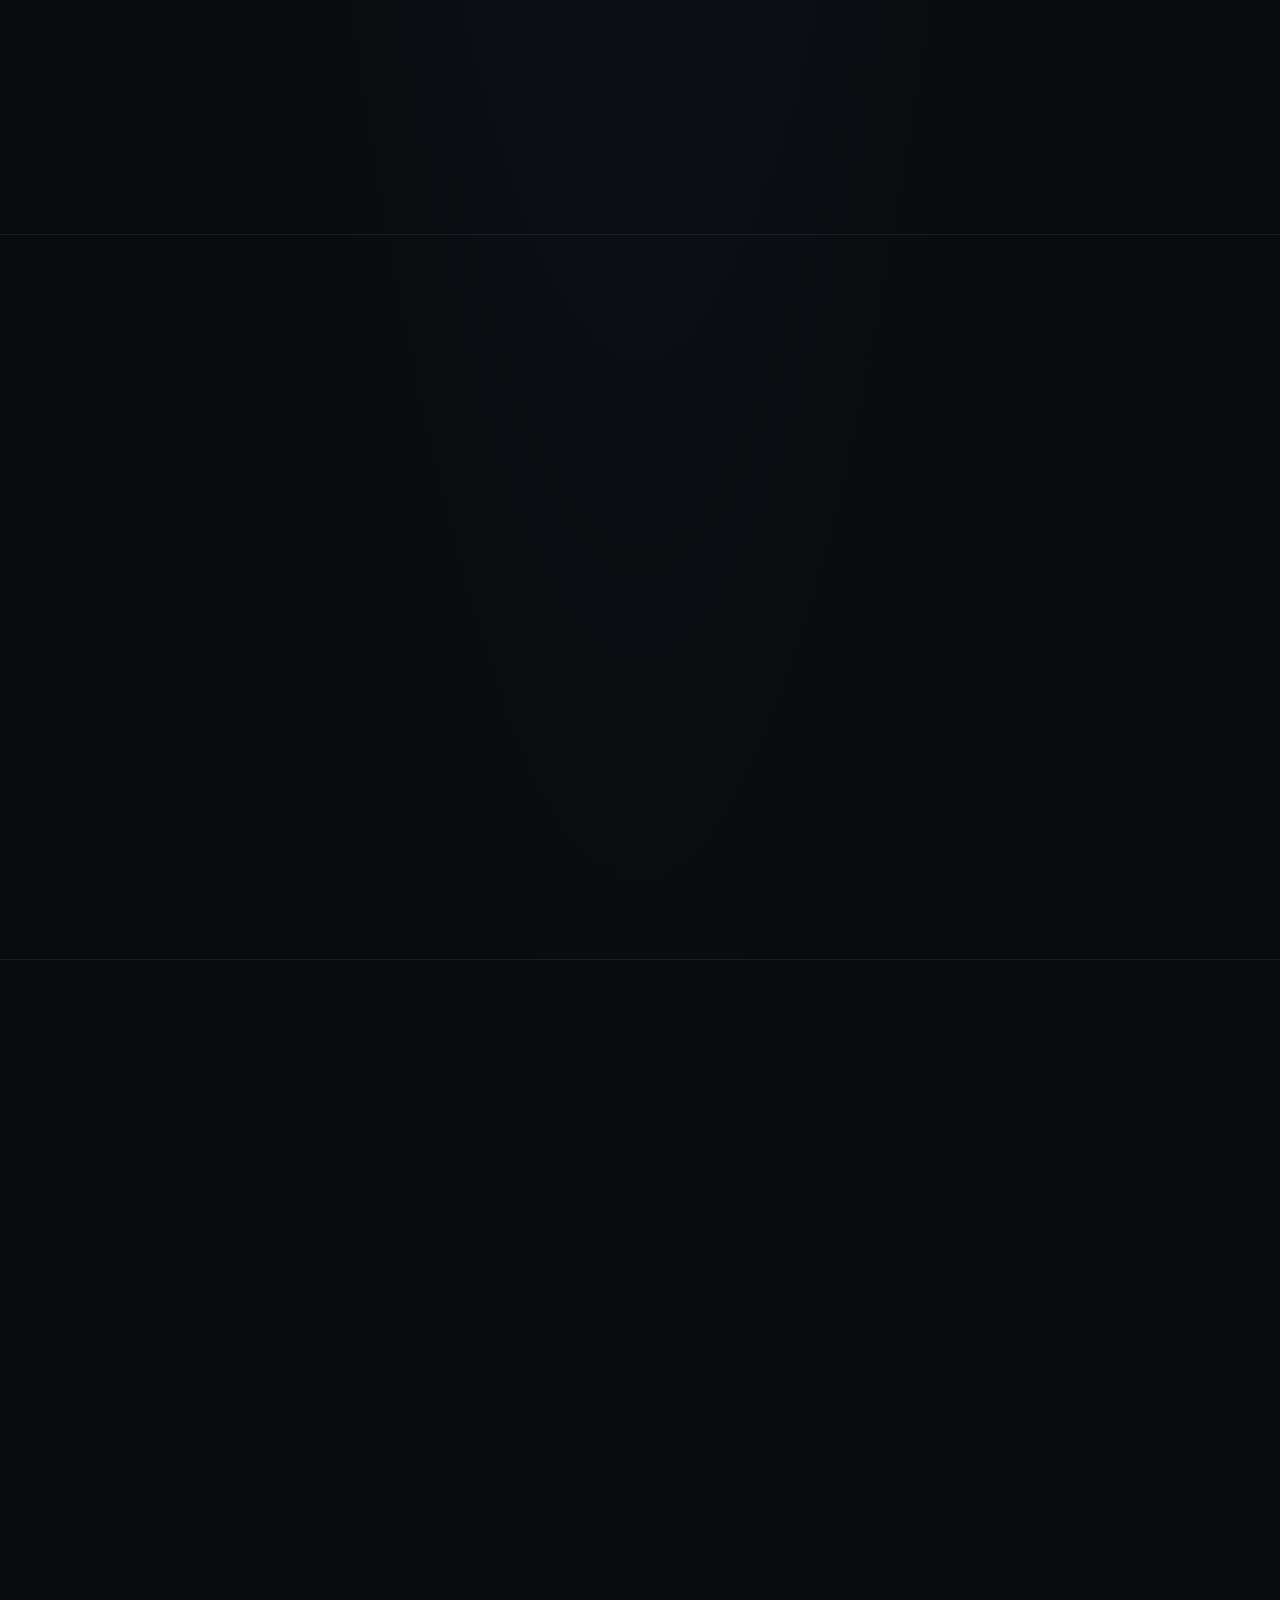
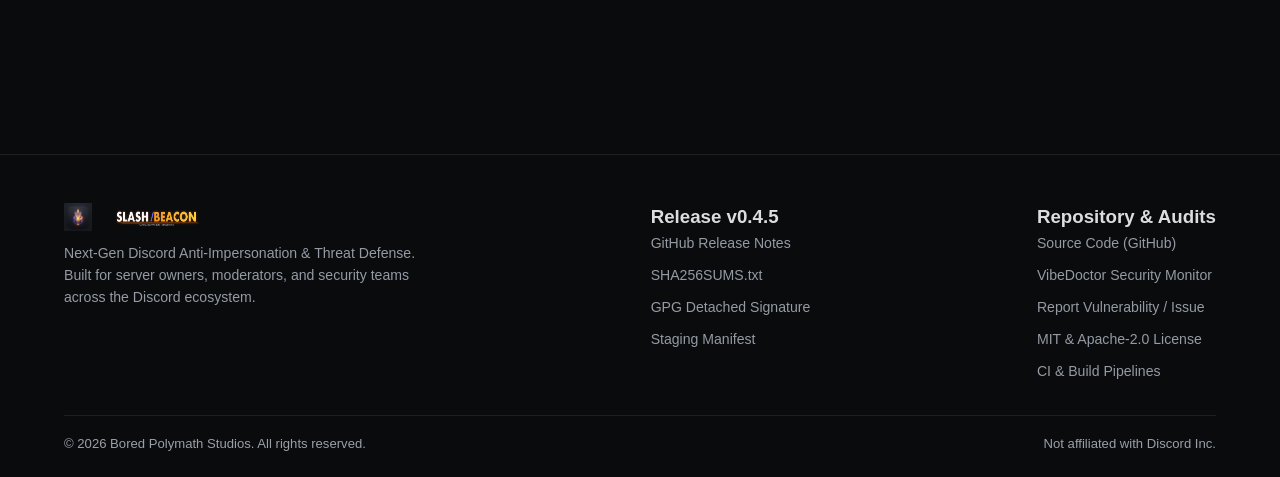
==== commit 314f7e29: "chore(release): bump to v0.4.5, update release notes, manifests, website and packaging" ====
--- a/website/index.html
+++ b/website/index.html
@@ -6,7 +6,7 @@
   <meta name="viewport" content="width=device-width, initial-scale=1.0">
   <title>SlashBeacon — Official Downloads & Next-Gen Discord Security</title>
   <meta name="description"
-    content="Official downloads for SlashBeacon v0.4.0 across macOS, Windows, and Linux. Zero-telemetry, memory-safe Discord anti-impersonation and threat defense engineered in Rust and Tauri 2.">
+    content="Official downloads for SlashBeacon v0.4.5 across macOS, Windows, and Linux. Zero-telemetry, memory-safe Discord anti-impersonation and threat defense engineered in Rust and Tauri 2.">
   <meta name="keywords"
     content="SlashBeacon, Discord security, anti-impersonation, anti-token-theft, homoglyph detection, avatar clone detection, Tauri, Rust, download, macOS, Windows, Linux">
   <meta name="author" content="Bored Polymath Studios">
@@ -23,7 +23,7 @@
   <meta property="og:url" content="https://boredpolymath.github.io/slashbeacon/">
   <meta property="og:title" content="SlashBeacon — Official Downloads & Discord Threat Defense">
   <meta property="og:description"
-    content="Next-Gen Discord Anti-Impersonation & Threat Shield. Download SlashBeacon v0.4.0 for macOS, Windows, and Linux.">
+    content="Next-Gen Discord Anti-Impersonation & Threat Shield. Download SlashBeacon v0.4.5 for macOS, Windows, and Linux.">
   <meta property="og:image" content="https://boredpolymath.github.io/slashbeacon/assets/screenshot_protected.png">
 
   <!-- Twitter -->
@@ -31,7 +31,7 @@
   <meta property="twitter:url" content="https://boredpolymath.github.io/slashbeacon/">
   <meta property="twitter:title" content="SlashBeacon — Official Downloads & Discord Threat Defense">
   <meta property="twitter:description"
-    content="Download SlashBeacon v0.4.0 for macOS, Windows, and Linux. 100% offline, zero-telemetry defense engineered in Rust and Tauri 2.">
+    content="Download SlashBeacon v0.4.5 for macOS, Windows, and Linux. 100% offline, zero-telemetry defense engineered in Rust and Tauri 2.">
   <meta property="twitter:image" content="https://boredpolymath.github.io/slashbeacon/assets/screenshot_protected.png">
 
   <!-- Favicon -->
@@ -56,8 +56,8 @@
     "description": "Zero-telemetry, memory-safe Discord anti-impersonation and threat defense engineered in Rust and Tauri 2.",
     "url": "https://boredpolymath.github.io/slashbeacon/",
     "downloadUrl": "https://github.com/boredpolymath/slashbeacon/releases",
-    "softwareVersion": "0.4.0",
-    "dateModified": "2026-10-11",
+    "softwareVersion": "0.4.5",
+    "dateModified": "2026-10-16",
     "author": {
       "@type": "Organization",
       "name": "Bored Polymath Studios",
@@ -83,7 +83,7 @@
       <a href="#" class="nav-brand" id="nav-brand-link">
         <img src="assets/slashbeacon_emblem.png" alt="SlashBeacon Emblem" width="32" height="32" decoding="async" class="brand-emblem" id="brand-emblem-img">
         <img src="assets/slashbeacon_wordmark.png" alt="SlashBeacon" width="128" height="22" decoding="async" class="brand-wordmark-img" id="brand-wordmark-img">
-        <span class="brand-badge" id="nav-version-badge">v0.4.0</span>
+        <span class="brand-badge" id="nav-version-badge">v0.4.5</span>
       </a>
 
       <nav>
@@ -115,7 +115,7 @@
       <div class="container">
         <div class="hero-tag-wrap" id="hero-tag-wrap">
           <span class="hero-tag-pulse"></span>
-          <span>SlashBeacon v0.4.0 Public Release</span>
+          <span>SlashBeacon v0.4.5 Public Release</span>
         </div>
 
         <h1 class="hero-title" id="hero-title">
@@ -132,11 +132,11 @@
         <div class="hero-download-box" id="hero-download-box">
           <div class="detected-os-label" id="hero-os-badge">
             <span class="hero-live-dot"></span>
-            <span>Latest v0.4.0 Release • Detected for <strong class="detected-os-name" id="hero-detected-os">macOS (Universal 2)</strong></span>
-          </div>
-
-          <a href="https://github.com/boredpolymath/slashbeacon/releases/download/v0.4.0/SlashBeacon_0.4.0_universal.dmg"
-            class="btn-primary-download" id="hero-primary-download-btn" data-filename="SlashBeacon_0.4.0_universal.dmg">
+            <span>Latest v0.4.5 Release • Detected for <strong class="detected-os-name" id="hero-detected-os">macOS (Universal 2)</strong></span>
+          </div>
+
+          <a href="https://github.com/boredpolymath/slashbeacon/releases/download/v0.4.5/SlashBeacon_0.4.5_universal.dmg"
+            class="btn-primary-download" id="hero-primary-download-btn" data-filename="SlashBeacon_0.4.5_universal.dmg">
             <div class="btn-download-icon-circle">
               <svg width="22" height="22" viewBox="0 0 24 24" fill="none" stroke="currentColor" stroke-width="2.5"
                 stroke-linecap="round" stroke-linejoin="round">
@@ -229,7 +229,7 @@
     <section class="section" id="downloads">
       <div class="container">
         <div class="section-header">
-          <span class="section-tag">Release v0.4.0</span>
+          <span class="section-tag">Release v0.4.5</span>
           <h2 class="section-title">Official Download Packages</h2>
           <p class="section-desc">
             All binaries are compiled natively with full compiler hardening, signed with GPG detached signatures, and
@@ -272,7 +272,7 @@
             <div class="inline-card-topbar">
               <div class="inline-card-badge">
                 <span class="card-status-dot"></span>
-                <span class="card-badge-text">v0.4.0 Official Package</span>
+                <span class="card-badge-text">v0.4.5 Official Package</span>
               </div>
 
               <button type="button" class="inline-card-close-btn" id="inline-site-close-btn" title="Close download details" aria-label="Close download card">
@@ -306,7 +306,7 @@
 
               <!-- Main CTA & Secondary Links -->
               <div class="inline-action-row">
-                <a href="https://github.com/boredpolymath/slashbeacon/releases/download/v0.4.0/SlashBeacon_0.4.0_universal.dmg"
+                <a href="https://github.com/boredpolymath/slashbeacon/releases/download/v0.4.5/SlashBeacon_0.4.5_universal.dmg"
                   class="inline-btn-download-primary" id="btn-download-mac-dmg">
                   <div class="btn-download-icon-circle">
                     <svg width="22" height="22" viewBox="0 0 24 24" fill="none" stroke="currentColor" stroke-width="2.5">
@@ -317,11 +317,11 @@
                   </div>
                   <div class="btn-download-text-group">
                     <span class="btn-download-title">Download for macOS (.dmg)</span>
-                    <span class="btn-download-subtitle">v0.4.0 • Universal 2 (arm64 &amp; x86_64) • ~29.5 MB</span>
+                    <span class="btn-download-subtitle">v0.4.5 • Universal 2 (arm64 &amp; x86_64) • ~29.5 MB</span>
                   </div>
                 </a>
                 <div class="inline-secondary-group">
-                  <a href="https://github.com/boredpolymath/slashbeacon/releases/download/v0.4.0/SHA256SUMS.txt"
+                  <a href="https://github.com/boredpolymath/slashbeacon/releases/download/v0.4.5/SHA256SUMS.txt"
                     target="_blank" rel="noopener noreferrer" class="inline-btn-secondary" id="btn-view-mac-manifest">
                     <svg width="15" height="15" viewBox="0 0 24 24" fill="none" stroke="currentColor" stroke-width="2">
                       <path d="M14 2H6a2 2 0 0 0-2 2v16a2 2 0 0 0 2 2h12a2 2 0 0 0 2-2V8z" />
@@ -329,7 +329,7 @@
                     </svg>
                     <span>Release Manifest</span>
                   </a>
-                  <a href="https://github.com/boredpolymath/slashbeacon/releases/download/v0.4.0/SHA256SUMS.txt.asc"
+                  <a href="https://github.com/boredpolymath/slashbeacon/releases/download/v0.4.5/SHA256SUMS.txt.asc"
                     target="_blank" rel="noopener noreferrer" class="inline-btn-secondary">
                     <svg width="15" height="15" viewBox="0 0 24 24" fill="none" stroke="currentColor" stroke-width="2">
                       <path d="M12 22s8-4 8-10V5l-8-3-8 3v7c0 6 8 10 8 10z"/>
@@ -369,10 +369,10 @@
                 <div class="inline-verify-row">
                   <div class="inline-verify-label">
                     <span class="verify-badge">SHA-256</span>
-                    <code class="inline-verify-hash" title="8af70d32f142f0d2316f6886cf8955a6b982a334e91392595883191d555115de">8af70d32f142f0d2316f6886cf8955a6b982a334e91392595883191d555115de</code>
+                    <code class="inline-verify-hash" title="ef032509c9f714fa838444a992bb4dc4336f632e435adce93cb77dc7db1cd0c3">ef032509c9f714fa838444a992bb4dc4336f632e435adce93cb77dc7db1cd0c3</code>
                   </div>
                   <button type="button" class="btn-copy-checksum"
-                    data-hash="8af70d32f142f0d2316f6886cf8955a6b982a334e91392595883191d555115de"
+                    data-hash="ef032509c9f714fa838444a992bb4dc4336f632e435adce93cb77dc7db1cd0c3"
                     title="Copy SHA-256 Checksum" id="btn-copy-mac-dmg">
                     <svg width="14" height="14" viewBox="0 0 24 24" fill="none" stroke="currentColor" stroke-width="2">
                       <rect x="9" y="9" width="13" height="13" rx="2" ry="2" />
@@ -383,8 +383,8 @@
                 </div>
                 <div class="inline-verify-cmd-row">
                   <span class="verify-cmd-prompt">$</span>
-                  <code class="verify-cmd-text">shasum -a 256 SlashBeacon_0.4.0_universal.dmg</code>
-                  <button type="button" class="btn-copy-inline-cmd" data-cmd="shasum -a 256 SlashBeacon_0.4.0_universal.dmg" title="Copy verification command">
+                  <code class="verify-cmd-text">shasum -a 256 SlashBeacon_0.4.5_universal.dmg</code>
+                  <button type="button" class="btn-copy-inline-cmd" data-cmd="shasum -a 256 SlashBeacon_0.4.5_universal.dmg" title="Copy verification command">
                     <svg width="12" height="12" viewBox="0 0 24 24" fill="none" stroke="currentColor" stroke-width="2">
                       <rect x="9" y="9" width="13" height="13" rx="2" ry="2" />
                       <path d="M5 15H4a2 2 0 0 1-2-2V4a2 2 0 0 1 2-2h9a2 2 0 0 1 2 2v1" />
@@ -417,7 +417,7 @@
 
               <!-- Main CTA & Secondary Links -->
               <div class="inline-action-row">
-                <a href="https://github.com/boredpolymath/slashbeacon/releases/download/v0.4.0/SlashBeacon_0.4.0_x64-setup.exe"
+                <a href="https://github.com/boredpolymath/slashbeacon/releases/download/v0.4.5/SlashBeacon_0.4.5_x64-setup.exe"
                   class="inline-btn-download-primary" id="btn-download-win-exe">
                   <div class="btn-download-icon-circle">
                     <svg width="22" height="22" viewBox="0 0 24 24" fill="none" stroke="currentColor" stroke-width="2.5">
@@ -428,11 +428,11 @@
                   </div>
                   <div class="btn-download-text-group">
                     <span class="btn-download-title">Download for Windows (.exe)</span>
-                    <span class="btn-download-subtitle">v0.4.0 • 64-bit MSVC Setup • ~9.5 MB</span>
+                    <span class="btn-download-subtitle">v0.4.5 • 64-bit MSVC Setup • ~9.5 MB</span>
                   </div>
                 </a>
                 <div class="inline-secondary-group">
-                  <a href="https://github.com/boredpolymath/slashbeacon/releases/download/v0.4.0/SHA256SUMS.txt"
+                  <a href="https://github.com/boredpolymath/slashbeacon/releases/download/v0.4.5/SHA256SUMS.txt"
                     target="_blank" rel="noopener noreferrer" class="inline-btn-secondary" id="btn-view-win-manifest">
                     <svg width="15" height="15" viewBox="0 0 24 24" fill="none" stroke="currentColor" stroke-width="2">
                       <path d="M14 2H6a2 2 0 0 0-2 2v16a2 2 0 0 0 2 2h12a2 2 0 0 0 2-2V8z" />
@@ -440,7 +440,7 @@
                     </svg>
                     <span>Release Manifest</span>
                   </a>
-                  <a href="https://github.com/boredpolymath/slashbeacon/releases/download/v0.4.0/SHA256SUMS.txt.asc"
+                  <a href="https://github.com/boredpolymath/slashbeacon/releases/download/v0.4.5/SHA256SUMS.txt.asc"
                     target="_blank" rel="noopener noreferrer" class="inline-btn-secondary">
                     <svg width="15" height="15" viewBox="0 0 24 24" fill="none" stroke="currentColor" stroke-width="2">
                       <path d="M12 22s8-4 8-10V5l-8-3-8 3v7c0 6 8 10 8 10z"/>
@@ -494,8 +494,8 @@
                 </div>
                 <div class="inline-verify-cmd-row">
                   <span class="verify-cmd-prompt">PS&gt;</span>
-                  <code class="verify-cmd-text">Get-FileHash SlashBeacon_0.4.0_x64-setup.exe -Algorithm SHA256</code>
-                  <button type="button" class="btn-copy-inline-cmd" data-cmd="Get-FileHash SlashBeacon_0.4.0_x64-setup.exe -Algorithm SHA256" title="Copy verification command">
+                  <code class="verify-cmd-text">Get-FileHash SlashBeacon_0.4.5_x64-setup.exe -Algorithm SHA256</code>
+                  <button type="button" class="btn-copy-inline-cmd" data-cmd="Get-FileHash SlashBeacon_0.4.5_x64-setup.exe -Algorithm SHA256" title="Copy verification command">
                     <svg width="12" height="12" viewBox="0 0 24 24" fill="none" stroke="currentColor" stroke-width="2">
                       <rect x="9" y="9" width="13" height="13" rx="2" ry="2" />
                       <path d="M5 15H4a2 2 0 0 1-2-2V4a2 2 0 0 1 2-2h9a2 2 0 0 1 2 2v1" />
@@ -528,7 +528,7 @@
 
               <!-- Main CTA & Secondary Links -->
               <div class="inline-action-row">
-                <a href="https://github.com/boredpolymath/slashbeacon/releases/download/v0.4.0/SlashBeacon_0.4.0_amd64.AppImage"
+                <a href="https://github.com/boredpolymath/slashbeacon/releases/download/v0.4.5/SlashBeacon_0.4.5_amd64.AppImage"
                   class="inline-btn-download-primary" id="btn-download-linux-appimage">
                   <div class="btn-download-icon-circle">
                     <svg width="22" height="22" viewBox="0 0 24 24" fill="none" stroke="currentColor" stroke-width="2.5">
@@ -539,11 +539,11 @@
                   </div>
                   <div class="btn-download-text-group">
                     <span class="btn-download-title">Download for Linux (.AppImage)</span>
-                    <span class="btn-download-subtitle">v0.4.0 • Universal x86_64 Bundle • ~86 MB</span>
+                    <span class="btn-download-subtitle">v0.4.5 • Universal x86_64 Bundle • ~86 MB</span>
                   </div>
                 </a>
                 <div class="inline-secondary-group">
-                  <a href="https://github.com/boredpolymath/slashbeacon/releases/download/v0.4.0/SHA256SUMS.txt"
+                  <a href="https://github.com/boredpolymath/slashbeacon/releases/download/v0.4.5/SHA256SUMS.txt"
                     target="_blank" rel="noopener noreferrer" class="inline-btn-secondary" id="btn-view-linux-manifest">
                     <svg width="15" height="15" viewBox="0 0 24 24" fill="none" stroke="currentColor" stroke-width="2">
                       <path d="M14 2H6a2 2 0 0 0-2 2v16a2 2 0 0 0 2 2h12a2 2 0 0 0 2-2V8z" />
@@ -551,7 +551,7 @@
                     </svg>
                     <span>Release Manifest</span>
                   </a>
-                  <a href="https://github.com/boredpolymath/slashbeacon/releases/download/v0.4.0/SHA256SUMS.txt.asc"
+                  <a href="https://github.com/boredpolymath/slashbeacon/releases/download/v0.4.5/SHA256SUMS.txt.asc"
                     target="_blank" rel="noopener noreferrer" class="inline-btn-secondary">
                     <svg width="15" height="15" viewBox="0 0 24 24" fill="none" stroke="currentColor" stroke-width="2">
                       <path d="M12 22s8-4 8-10V5l-8-3-8 3v7c0 6 8 10 8 10z"/>
@@ -605,8 +605,8 @@
                 </div>
                 <div class="inline-verify-cmd-row">
                   <span class="verify-cmd-prompt">$</span>
-                  <code class="verify-cmd-text">sha256sum SlashBeacon_0.4.0_amd64.AppImage</code>
-                  <button type="button" class="btn-copy-inline-cmd" data-cmd="sha256sum SlashBeacon_0.4.0_amd64.AppImage" title="Copy verification command">
+                  <code class="verify-cmd-text">sha256sum SlashBeacon_0.4.5_amd64.AppImage</code>
+                  <button type="button" class="btn-copy-inline-cmd" data-cmd="sha256sum SlashBeacon_0.4.5_amd64.AppImage" title="Copy verification command">
                     <svg width="12" height="12" viewBox="0 0 24 24" fill="none" stroke="currentColor" stroke-width="2">
                       <rect x="9" y="9" width="13" height="13" rx="2" ry="2" />
                       <path d="M5 15H4a2 2 0 0 1-2-2V4a2 2 0 0 1 2-2h9a2 2 0 0 1 2 2v1" />
@@ -638,14 +638,14 @@
       </div>
     </section>
 
-    <!-- Release v0.4.0 Final Milestone Section -->
+    <!-- Release v0.4.5 Final Milestone Section -->
     <section class="section" id="whats-new">
       <div class="container">
         <div class="section-header">
-          <span class="section-tag" style="background: rgba(34, 197, 94, 0.15); color: #4ade80; border: 1px solid rgba(74, 222, 128, 0.3);">Final Production Release v0.4.0</span>
+          <span class="section-tag" style="background: rgba(34, 197, 94, 0.15); color: #4ade80; border: 1px solid rgba(74, 222, 128, 0.3);">Final Production Release v0.4.5</span>
           <h2 class="section-title">What's New &amp; Hardened Today</h2>
           <p class="section-desc">
-            SlashBeacon v0.4.0 marks the definitive production milestone — featuring discrete cosine transform (DCT) perceptual defenses, exhaustive unit test suites, hardened gateway concurrency, and validated cryptographic manifests.
+            SlashBeacon v0.4.5 marks the definitive production milestone — featuring discrete cosine transform (DCT) perceptual defenses, exhaustive unit test suites, hardened gateway concurrency, and validated cryptographic manifests.
           </p>
         </div>
 
@@ -743,27 +743,27 @@
             </div>
             <div class="terminal-body">
               <pre><code id="verify-code-content"># Verify SHA-256 Checksum on macOS
-shasum -a 256 SlashBeacon_0.4.0_universal.dmg
+shasum -a 256 SlashBeacon_0.4.5_universal.dmg
 
 # Expected Output:
-# 8af70d32f142f0d2316f6886cf8955a6b982a334e91392595883191d555115de  SlashBeacon_0.4.0_universal.dmg</code></pre>
+# ef032509c9f714fa838444a992bb4dc4336f632e435adce93cb77dc7db1cd0c3  SlashBeacon_0.4.5_universal.dmg</code></pre>
             </div>
           </div>
 
           <div style="margin-top: 20px; display: flex; gap: 16px; flex-wrap: wrap;">
-            <a href="https://github.com/boredpolymath/slashbeacon/releases/download/v0.4.0/SHA256SUMS.txt"
+            <a href="https://github.com/boredpolymath/slashbeacon/releases/download/v0.4.5/SHA256SUMS.txt"
               target="_blank" class="nav-cta"
               style="background:var(--bg-card); border:1px solid var(--border-medium); font-size:0.85rem;"
               id="link-download-sha-txt">
               Download SHA256SUMS.txt
             </a>
-            <a href="https://github.com/boredpolymath/slashbeacon/releases/download/v0.4.0/SHA256SUMS.txt.asc"
+            <a href="https://github.com/boredpolymath/slashbeacon/releases/download/v0.4.5/SHA256SUMS.txt.asc"
               target="_blank" class="nav-cta"
               style="background:var(--bg-card); border:1px solid var(--border-medium); font-size:0.85rem;"
               id="link-download-sha-asc">
               Download SHA256SUMS.txt.asc (GPG)
             </a>
-            <a href="https://github.com/boredpolymath/slashbeacon/releases/download/v0.4.0/RELEASE_MANIFEST.md"
+            <a href="https://github.com/boredpolymath/slashbeacon/releases/download/v0.4.5/RELEASE_MANIFEST.md"
               target="_blank" class="nav-cta"
               style="background:var(--bg-card); border:1px solid var(--border-medium); font-size:0.85rem;"
               id="link-download-manifest">
@@ -815,7 +815,7 @@
             <h3>Linux AppImage Execution</h3>
             <p>
               After downloading the AppImage, grant execution permissions:
-              <code>chmod +x SlashBeacon_0.4.0_amd64.AppImage</code>. On Ubuntu 22.04+, ensure <code>libfuse2</code> is
+              <code>chmod +x SlashBeacon_0.4.5_amd64.AppImage</code>. On Ubuntu 22.04+, ensure <code>libfuse2</code> is
               installed: <code>sudo apt install libfuse2</code>.
             </p>
           </div>
@@ -985,15 +985,15 @@
         </div>
 
         <div class="footer-nav-col">
-          <h3>Release v0.4.0</h3>
+          <h3>Release v0.4.5</h3>
           <ul class="footer-links">
-            <li><a href="https://github.com/boredpolymath/slashbeacon/releases/tag/v0.4.0" target="_blank"
+            <li><a href="https://github.com/boredpolymath/slashbeacon/releases/tag/v0.4.5" target="_blank"
                 class="footer-link">GitHub Release Notes</a></li>
-            <li><a href="https://github.com/boredpolymath/slashbeacon/releases/download/v0.4.0/SHA256SUMS.txt"
+            <li><a href="https://github.com/boredpolymath/slashbeacon/releases/download/v0.4.5/SHA256SUMS.txt"
                 target="_blank" class="footer-link">SHA256SUMS.txt</a></li>
-            <li><a href="https://github.com/boredpolymath/slashbeacon/releases/download/v0.4.0/SHA256SUMS.txt.asc"
+            <li><a href="https://github.com/boredpolymath/slashbeacon/releases/download/v0.4.5/SHA256SUMS.txt.asc"
                 target="_blank" class="footer-link">GPG Detached Signature</a></li>
-            <li><a href="https://github.com/boredpolymath/slashbeacon/releases/download/v0.4.0/RELEASE_MANIFEST.md"
+            <li><a href="https://github.com/boredpolymath/slashbeacon/releases/download/v0.4.5/RELEASE_MANIFEST.md"
                 target="_blank" class="footer-link">Staging Manifest</a></li>
           </ul>
         </div>
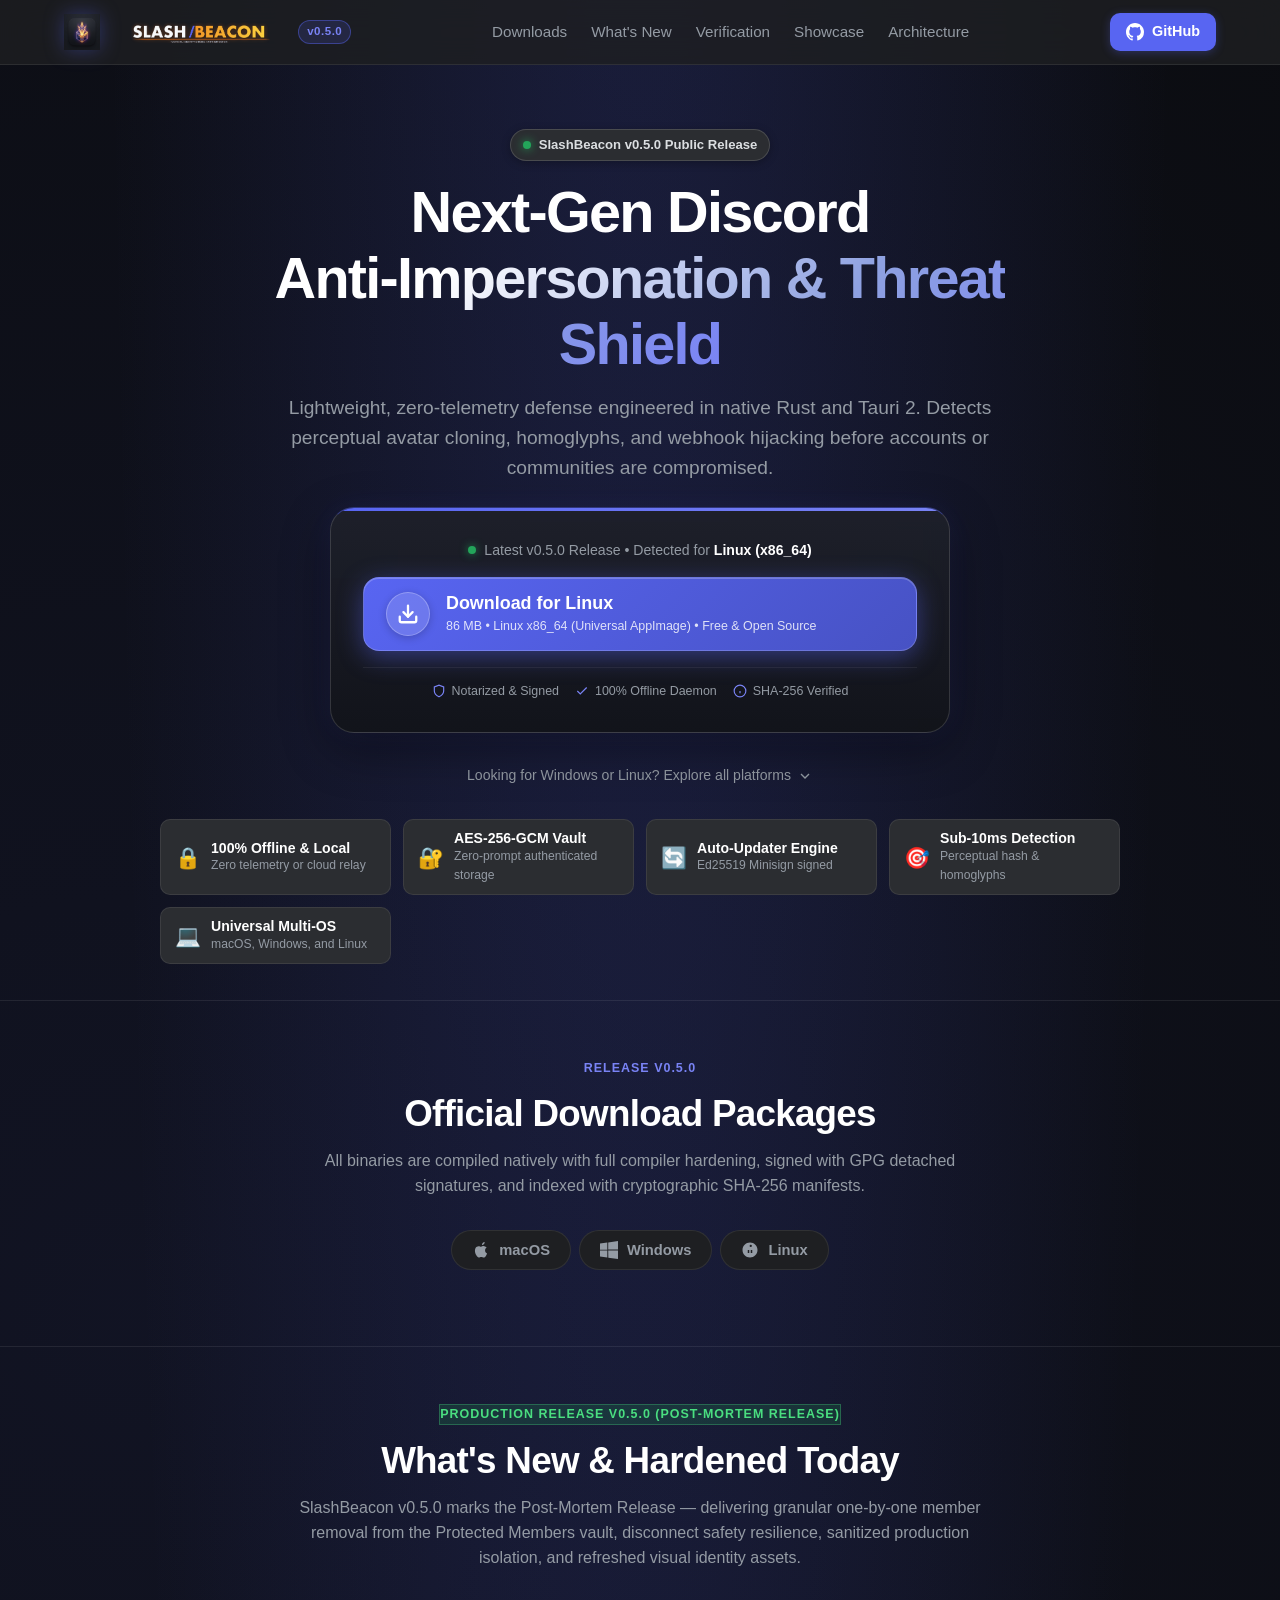
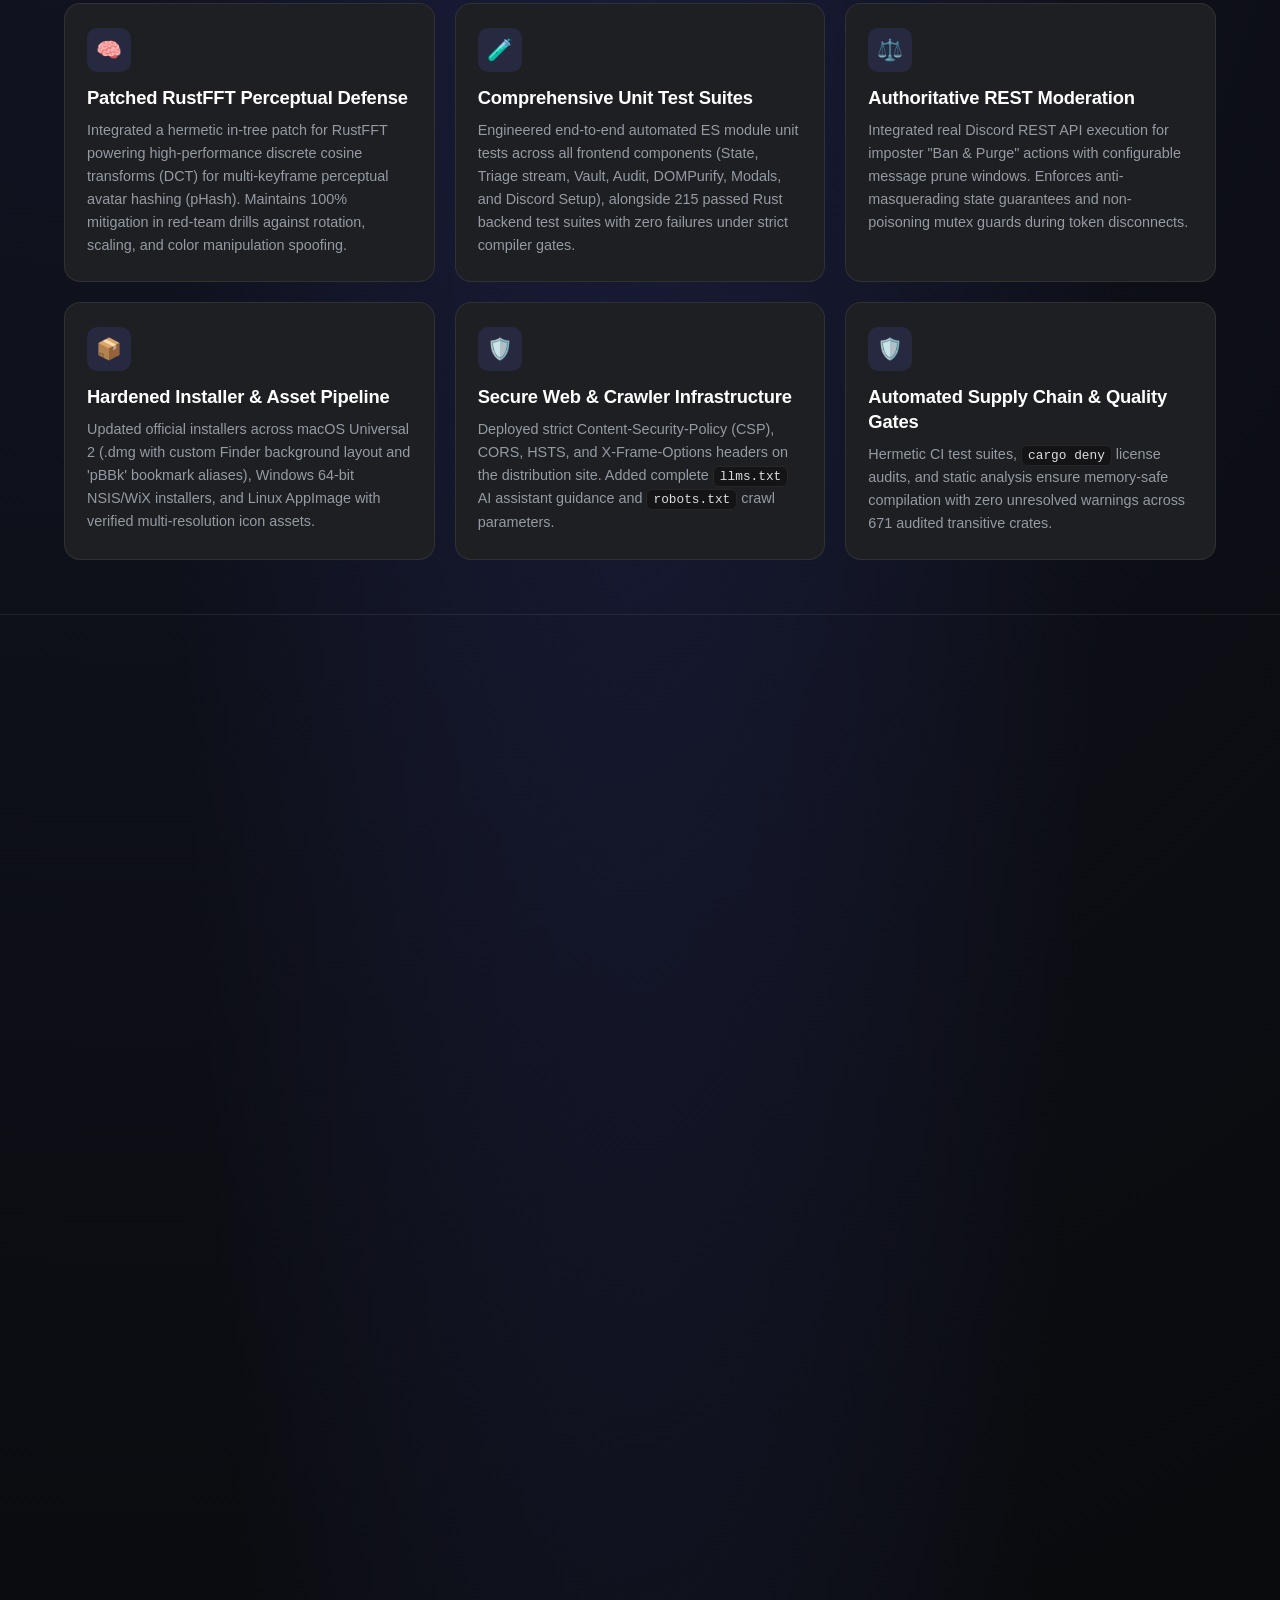
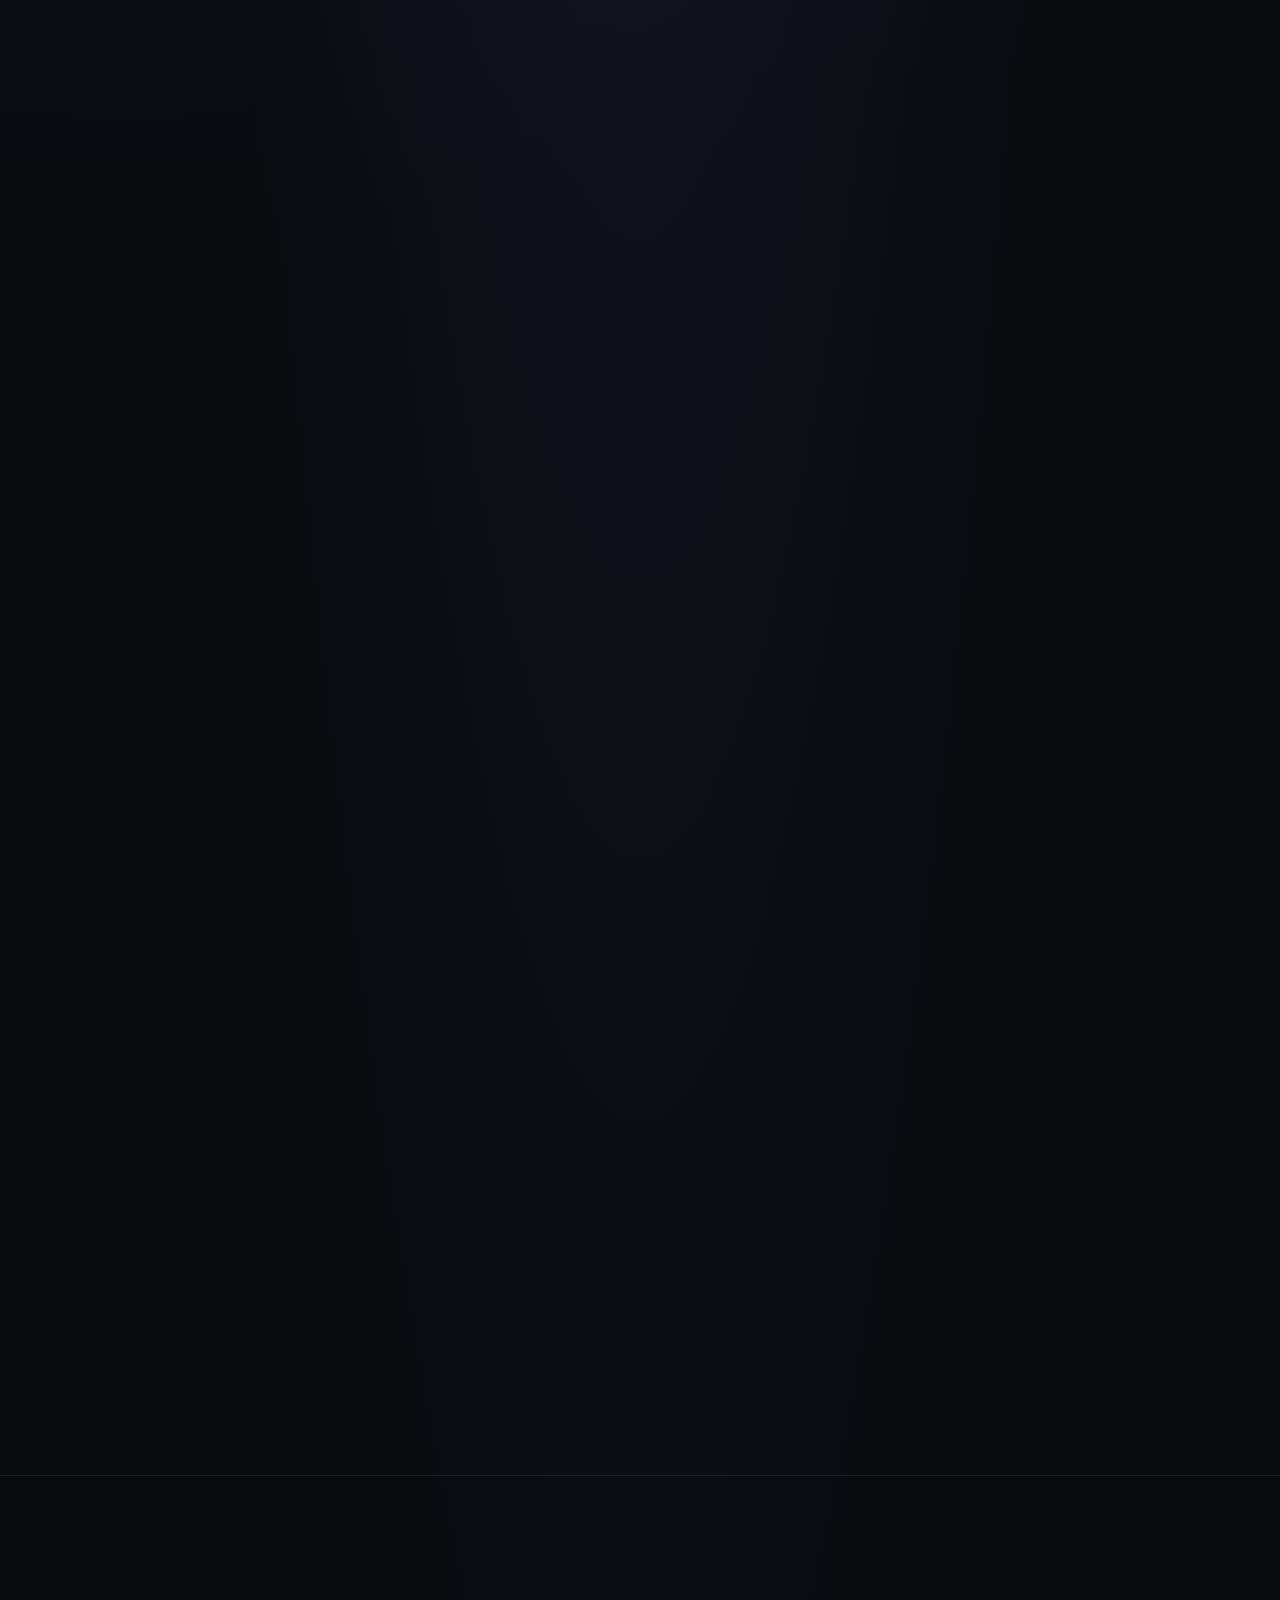
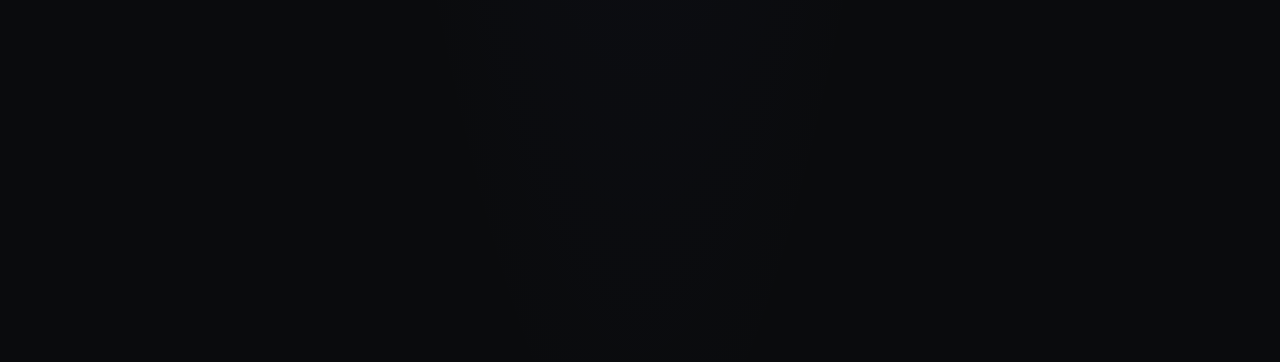
==== commit 2c78e01b: "chore(release): bump to v0.5.0, add granular member removal, update release notes, manifests, brandi" ====
--- a/website/index.html
+++ b/website/index.html
@@ -6,7 +6,7 @@
   <meta name="viewport" content="width=device-width, initial-scale=1.0">
   <title>SlashBeacon — Official Downloads & Next-Gen Discord Security</title>
   <meta name="description"
-    content="Official downloads for SlashBeacon v0.4.5 across macOS, Windows, and Linux. Zero-telemetry, memory-safe Discord anti-impersonation and threat defense engineered in Rust and Tauri 2.">
+    content="Official downloads for SlashBeacon v0.5.0 across macOS, Windows, and Linux. Zero-telemetry, memory-safe Discord anti-impersonation and threat defense engineered in Rust and Tauri 2.">
   <meta name="keywords"
     content="SlashBeacon, Discord security, anti-impersonation, anti-token-theft, homoglyph detection, avatar clone detection, Tauri, Rust, download, macOS, Windows, Linux">
   <meta name="author" content="Bored Polymath Studios">
@@ -15,7 +15,7 @@
   <link rel="canonical" href="https://boredpolymath.github.io/slashbeacon/">
 
   <!-- Security & Privacy Policies -->
-  <meta http-equiv="Content-Security-Policy" content="default-src 'self'; script-src 'self' 'unsafe-inline' https://fonts.googleapis.com; style-src 'self' 'unsafe-inline' https://fonts.googleapis.com; font-src 'self' https://fonts.gstatic.com; img-src 'self' data: https://vibedoctor.io https://boredpolymath.github.io; connect-src 'self' https://api.github.com; object-src 'none'; base-uri 'self'; form-action 'self';">
+  <meta http-equiv="Content-Security-Policy" content="default-src 'self'; script-src 'self' 'unsafe-inline' https://fonts.googleapis.com; style-src 'self' 'unsafe-inline' https://fonts.googleapis.com; font-src 'self' https://fonts.gstatic.com; img-src 'self' data: https://boredpolymath.github.io; connect-src 'self' https://api.github.com; object-src 'none'; base-uri 'self'; form-action 'self';">
   <meta name="referrer" content="strict-origin-when-cross-origin">
 
   <!-- Open Graph / Facebook -->
@@ -23,7 +23,7 @@
   <meta property="og:url" content="https://boredpolymath.github.io/slashbeacon/">
   <meta property="og:title" content="SlashBeacon — Official Downloads & Discord Threat Defense">
   <meta property="og:description"
-    content="Next-Gen Discord Anti-Impersonation & Threat Shield. Download SlashBeacon v0.4.5 for macOS, Windows, and Linux.">
+    content="Next-Gen Discord Anti-Impersonation & Threat Shield. Download SlashBeacon v0.5.0 for macOS, Windows, and Linux.">
   <meta property="og:image" content="https://boredpolymath.github.io/slashbeacon/assets/screenshot_protected.png">
 
   <!-- Twitter -->
@@ -31,7 +31,7 @@
   <meta property="twitter:url" content="https://boredpolymath.github.io/slashbeacon/">
   <meta property="twitter:title" content="SlashBeacon — Official Downloads & Discord Threat Defense">
   <meta property="twitter:description"
-    content="Download SlashBeacon v0.4.5 for macOS, Windows, and Linux. 100% offline, zero-telemetry defense engineered in Rust and Tauri 2.">
+    content="Download SlashBeacon v0.5.0 for macOS, Windows, and Linux. 100% offline, zero-telemetry defense engineered in Rust and Tauri 2.">
   <meta property="twitter:image" content="https://boredpolymath.github.io/slashbeacon/assets/screenshot_protected.png">
 
   <!-- Favicon -->
@@ -56,8 +56,8 @@
     "description": "Zero-telemetry, memory-safe Discord anti-impersonation and threat defense engineered in Rust and Tauri 2.",
     "url": "https://boredpolymath.github.io/slashbeacon/",
     "downloadUrl": "https://github.com/boredpolymath/slashbeacon/releases",
-    "softwareVersion": "0.4.5",
-    "dateModified": "2026-10-16",
+    "softwareVersion": "0.5.0",
+    "dateModified": "2026-10-17",
     "author": {
       "@type": "Organization",
       "name": "Bored Polymath Studios",
@@ -83,7 +83,7 @@
       <a href="#" class="nav-brand" id="nav-brand-link">
         <img src="assets/slashbeacon_emblem.png" alt="SlashBeacon Emblem" width="32" height="32" decoding="async" class="brand-emblem" id="brand-emblem-img">
         <img src="assets/slashbeacon_wordmark.png" alt="SlashBeacon" width="128" height="22" decoding="async" class="brand-wordmark-img" id="brand-wordmark-img">
-        <span class="brand-badge" id="nav-version-badge">v0.4.5</span>
+        <span class="brand-badge" id="nav-version-badge">v0.5.0</span>
       </a>
 
       <nav>
@@ -115,7 +115,7 @@
       <div class="container">
         <div class="hero-tag-wrap" id="hero-tag-wrap">
           <span class="hero-tag-pulse"></span>
-          <span>SlashBeacon v0.4.5 Public Release</span>
+          <span>SlashBeacon v0.5.0 Public Release</span>
         </div>
 
         <h1 class="hero-title" id="hero-title">
@@ -132,11 +132,11 @@
         <div class="hero-download-box" id="hero-download-box">
           <div class="detected-os-label" id="hero-os-badge">
             <span class="hero-live-dot"></span>
-            <span>Latest v0.4.5 Release • Detected for <strong class="detected-os-name" id="hero-detected-os">macOS (Universal 2)</strong></span>
-          </div>
-
-          <a href="https://github.com/boredpolymath/slashbeacon/releases/download/v0.4.5/SlashBeacon_0.4.5_universal.dmg"
-            class="btn-primary-download" id="hero-primary-download-btn" data-filename="SlashBeacon_0.4.5_universal.dmg">
+            <span>Latest v0.5.0 Release • Detected for <strong class="detected-os-name" id="hero-detected-os">macOS (Universal 2)</strong></span>
+          </div>
+
+          <a href="https://github.com/boredpolymath/slashbeacon/releases/download/v0.5.0/SlashBeacon_0.5.0_universal.dmg"
+            class="btn-primary-download" id="hero-primary-download-btn" data-filename="SlashBeacon_0.5.0_universal.dmg">
             <div class="btn-download-icon-circle">
               <svg width="22" height="22" viewBox="0 0 24 24" fill="none" stroke="currentColor" stroke-width="2.5"
                 stroke-linecap="round" stroke-linejoin="round">
@@ -177,13 +177,6 @@
           </a>
         </div>
 
-        <!-- Live VibeDoctor Monitoring Badge -->
-        <div class="hero-vibedoctor-wrap" id="hero-vibedoctor-wrap">
-          <a href="https://vibedoctor.io" target="_blank" rel="noopener noreferrer" class="vibedoctor-badge-link" id="hero-vibedoctor-badge" title="Repository continuously validated and monitored by VibeDoctor">
-            <img src="https://vibedoctor.io/api/badges/128b9586-dd4d-4db2-bf53-5a1f576507db" alt="Monitored by VibeDoctor" width="310" height="56" loading="lazy" decoding="async" class="vibedoctor-badge-img">
-          </a>
-        </div>
-
         <!-- Highlight Badges -->
         <div class="hero-highlights" id="hero-highlights">
           <div class="highlight-pill" id="pill-telemetry">
@@ -229,7 +222,7 @@
     <section class="section" id="downloads">
       <div class="container">
         <div class="section-header">
-          <span class="section-tag">Release v0.4.5</span>
+          <span class="section-tag">Release v0.5.0</span>
           <h2 class="section-title">Official Download Packages</h2>
           <p class="section-desc">
             All binaries are compiled natively with full compiler hardening, signed with GPG detached signatures, and
@@ -272,7 +265,7 @@
             <div class="inline-card-topbar">
               <div class="inline-card-badge">
                 <span class="card-status-dot"></span>
-                <span class="card-badge-text">v0.4.5 Official Package</span>
+                <span class="card-badge-text">v0.5.0 Official Package</span>
               </div>
 
               <button type="button" class="inline-card-close-btn" id="inline-site-close-btn" title="Close download details" aria-label="Close download card">
@@ -306,7 +299,7 @@
 
               <!-- Main CTA & Secondary Links -->
               <div class="inline-action-row">
-                <a href="https://github.com/boredpolymath/slashbeacon/releases/download/v0.4.5/SlashBeacon_0.4.5_universal.dmg"
+                <a href="https://github.com/boredpolymath/slashbeacon/releases/download/v0.5.0/SlashBeacon_0.5.0_universal.dmg"
                   class="inline-btn-download-primary" id="btn-download-mac-dmg">
                   <div class="btn-download-icon-circle">
                     <svg width="22" height="22" viewBox="0 0 24 24" fill="none" stroke="currentColor" stroke-width="2.5">
@@ -317,11 +310,11 @@
                   </div>
                   <div class="btn-download-text-group">
                     <span class="btn-download-title">Download for macOS (.dmg)</span>
-                    <span class="btn-download-subtitle">v0.4.5 • Universal 2 (arm64 &amp; x86_64) • ~29.5 MB</span>
+                    <span class="btn-download-subtitle">v0.5.0 • Universal 2 (arm64 &amp; x86_64) • ~31.1 MB</span>
                   </div>
                 </a>
                 <div class="inline-secondary-group">
-                  <a href="https://github.com/boredpolymath/slashbeacon/releases/download/v0.4.5/SHA256SUMS.txt"
+                  <a href="https://github.com/boredpolymath/slashbeacon/releases/download/v0.5.0/SHA256SUMS.txt"
                     target="_blank" rel="noopener noreferrer" class="inline-btn-secondary" id="btn-view-mac-manifest">
                     <svg width="15" height="15" viewBox="0 0 24 24" fill="none" stroke="currentColor" stroke-width="2">
                       <path d="M14 2H6a2 2 0 0 0-2 2v16a2 2 0 0 0 2 2h12a2 2 0 0 0 2-2V8z" />
@@ -329,7 +322,7 @@
                     </svg>
                     <span>Release Manifest</span>
                   </a>
-                  <a href="https://github.com/boredpolymath/slashbeacon/releases/download/v0.4.5/SHA256SUMS.txt.asc"
+                  <a href="https://github.com/boredpolymath/slashbeacon/releases/download/v0.5.0/SHA256SUMS.txt.asc"
                     target="_blank" rel="noopener noreferrer" class="inline-btn-secondary">
                     <svg width="15" height="15" viewBox="0 0 24 24" fill="none" stroke="currentColor" stroke-width="2">
                       <path d="M12 22s8-4 8-10V5l-8-3-8 3v7c0 6 8 10 8 10z"/>
@@ -369,10 +362,10 @@
                 <div class="inline-verify-row">
                   <div class="inline-verify-label">
                     <span class="verify-badge">SHA-256</span>
-                    <code class="inline-verify-hash" title="ef032509c9f714fa838444a992bb4dc4336f632e435adce93cb77dc7db1cd0c3">ef032509c9f714fa838444a992bb4dc4336f632e435adce93cb77dc7db1cd0c3</code>
+                    <code class="inline-verify-hash" title="d2867feb3a487a31002de622ecf66588a179a90c1a951fdccfbeec0226fc9e82">d2867feb3a487a31002de622ecf66588a179a90c1a951fdccfbeec0226fc9e82</code>
                   </div>
                   <button type="button" class="btn-copy-checksum"
-                    data-hash="ef032509c9f714fa838444a992bb4dc4336f632e435adce93cb77dc7db1cd0c3"
+                    data-hash="d2867feb3a487a31002de622ecf66588a179a90c1a951fdccfbeec0226fc9e82"
                     title="Copy SHA-256 Checksum" id="btn-copy-mac-dmg">
                     <svg width="14" height="14" viewBox="0 0 24 24" fill="none" stroke="currentColor" stroke-width="2">
                       <rect x="9" y="9" width="13" height="13" rx="2" ry="2" />
@@ -383,8 +376,8 @@
                 </div>
                 <div class="inline-verify-cmd-row">
                   <span class="verify-cmd-prompt">$</span>
-                  <code class="verify-cmd-text">shasum -a 256 SlashBeacon_0.4.5_universal.dmg</code>
-                  <button type="button" class="btn-copy-inline-cmd" data-cmd="shasum -a 256 SlashBeacon_0.4.5_universal.dmg" title="Copy verification command">
+                  <code class="verify-cmd-text">shasum -a 256 SlashBeacon_0.5.0_universal.dmg</code>
+                  <button type="button" class="btn-copy-inline-cmd" data-cmd="shasum -a 256 SlashBeacon_0.5.0_universal.dmg" title="Copy verification command">
                     <svg width="12" height="12" viewBox="0 0 24 24" fill="none" stroke="currentColor" stroke-width="2">
                       <rect x="9" y="9" width="13" height="13" rx="2" ry="2" />
                       <path d="M5 15H4a2 2 0 0 1-2-2V4a2 2 0 0 1 2-2h9a2 2 0 0 1 2 2v1" />
@@ -417,7 +410,7 @@
 
               <!-- Main CTA & Secondary Links -->
               <div class="inline-action-row">
-                <a href="https://github.com/boredpolymath/slashbeacon/releases/download/v0.4.5/SlashBeacon_0.4.5_x64-setup.exe"
+                <a href="https://github.com/boredpolymath/slashbeacon/releases/download/v0.5.0/SlashBeacon_0.5.0_x64-setup.exe"
                   class="inline-btn-download-primary" id="btn-download-win-exe">
                   <div class="btn-download-icon-circle">
                     <svg width="22" height="22" viewBox="0 0 24 24" fill="none" stroke="currentColor" stroke-width="2.5">
@@ -428,11 +421,11 @@
                   </div>
                   <div class="btn-download-text-group">
                     <span class="btn-download-title">Download for Windows (.exe)</span>
-                    <span class="btn-download-subtitle">v0.4.5 • 64-bit MSVC Setup • ~9.5 MB</span>
+                    <span class="btn-download-subtitle">v0.5.0 • 64-bit MSVC Setup • ~9.5 MB</span>
                   </div>
                 </a>
                 <div class="inline-secondary-group">
-                  <a href="https://github.com/boredpolymath/slashbeacon/releases/download/v0.4.5/SHA256SUMS.txt"
+                  <a href="https://github.com/boredpolymath/slashbeacon/releases/download/v0.5.0/SHA256SUMS.txt"
                     target="_blank" rel="noopener noreferrer" class="inline-btn-secondary" id="btn-view-win-manifest">
                     <svg width="15" height="15" viewBox="0 0 24 24" fill="none" stroke="currentColor" stroke-width="2">
                       <path d="M14 2H6a2 2 0 0 0-2 2v16a2 2 0 0 0 2 2h12a2 2 0 0 0 2-2V8z" />
@@ -440,7 +433,7 @@
                     </svg>
                     <span>Release Manifest</span>
                   </a>
-                  <a href="https://github.com/boredpolymath/slashbeacon/releases/download/v0.4.5/SHA256SUMS.txt.asc"
+                  <a href="https://github.com/boredpolymath/slashbeacon/releases/download/v0.5.0/SHA256SUMS.txt.asc"
                     target="_blank" rel="noopener noreferrer" class="inline-btn-secondary">
                     <svg width="15" height="15" viewBox="0 0 24 24" fill="none" stroke="currentColor" stroke-width="2">
                       <path d="M12 22s8-4 8-10V5l-8-3-8 3v7c0 6 8 10 8 10z"/>
@@ -494,8 +487,8 @@
                 </div>
                 <div class="inline-verify-cmd-row">
                   <span class="verify-cmd-prompt">PS&gt;</span>
-                  <code class="verify-cmd-text">Get-FileHash SlashBeacon_0.4.5_x64-setup.exe -Algorithm SHA256</code>
-                  <button type="button" class="btn-copy-inline-cmd" data-cmd="Get-FileHash SlashBeacon_0.4.5_x64-setup.exe -Algorithm SHA256" title="Copy verification command">
+                  <code class="verify-cmd-text">Get-FileHash SlashBeacon_0.5.0_x64-setup.exe -Algorithm SHA256</code>
+                  <button type="button" class="btn-copy-inline-cmd" data-cmd="Get-FileHash SlashBeacon_0.5.0_x64-setup.exe -Algorithm SHA256" title="Copy verification command">
                     <svg width="12" height="12" viewBox="0 0 24 24" fill="none" stroke="currentColor" stroke-width="2">
                       <rect x="9" y="9" width="13" height="13" rx="2" ry="2" />
                       <path d="M5 15H4a2 2 0 0 1-2-2V4a2 2 0 0 1 2-2h9a2 2 0 0 1 2 2v1" />
@@ -528,7 +521,7 @@
 
               <!-- Main CTA & Secondary Links -->
               <div class="inline-action-row">
-                <a href="https://github.com/boredpolymath/slashbeacon/releases/download/v0.4.5/SlashBeacon_0.4.5_amd64.AppImage"
+                <a href="https://github.com/boredpolymath/slashbeacon/releases/download/v0.5.0/SlashBeacon_0.5.0_amd64.AppImage"
                   class="inline-btn-download-primary" id="btn-download-linux-appimage">
                   <div class="btn-download-icon-circle">
                     <svg width="22" height="22" viewBox="0 0 24 24" fill="none" stroke="currentColor" stroke-width="2.5">
@@ -539,11 +532,11 @@
                   </div>
                   <div class="btn-download-text-group">
                     <span class="btn-download-title">Download for Linux (.AppImage)</span>
-                    <span class="btn-download-subtitle">v0.4.5 • Universal x86_64 Bundle • ~86 MB</span>
+                    <span class="btn-download-subtitle">v0.5.0 • Universal x86_64 Bundle • ~86 MB</span>
                   </div>
                 </a>
                 <div class="inline-secondary-group">
-                  <a href="https://github.com/boredpolymath/slashbeacon/releases/download/v0.4.5/SHA256SUMS.txt"
+                  <a href="https://github.com/boredpolymath/slashbeacon/releases/download/v0.5.0/SHA256SUMS.txt"
                     target="_blank" rel="noopener noreferrer" class="inline-btn-secondary" id="btn-view-linux-manifest">
                     <svg width="15" height="15" viewBox="0 0 24 24" fill="none" stroke="currentColor" stroke-width="2">
                       <path d="M14 2H6a2 2 0 0 0-2 2v16a2 2 0 0 0 2 2h12a2 2 0 0 0 2-2V8z" />
@@ -551,7 +544,7 @@
                     </svg>
                     <span>Release Manifest</span>
                   </a>
-                  <a href="https://github.com/boredpolymath/slashbeacon/releases/download/v0.4.5/SHA256SUMS.txt.asc"
+                  <a href="https://github.com/boredpolymath/slashbeacon/releases/download/v0.5.0/SHA256SUMS.txt.asc"
                     target="_blank" rel="noopener noreferrer" class="inline-btn-secondary">
                     <svg width="15" height="15" viewBox="0 0 24 24" fill="none" stroke="currentColor" stroke-width="2">
                       <path d="M12 22s8-4 8-10V5l-8-3-8 3v7c0 6 8 10 8 10z"/>
@@ -605,8 +598,8 @@
                 </div>
                 <div class="inline-verify-cmd-row">
                   <span class="verify-cmd-prompt">$</span>
-                  <code class="verify-cmd-text">sha256sum SlashBeacon_0.4.5_amd64.AppImage</code>
-                  <button type="button" class="btn-copy-inline-cmd" data-cmd="sha256sum SlashBeacon_0.4.5_amd64.AppImage" title="Copy verification command">
+                  <code class="verify-cmd-text">sha256sum SlashBeacon_0.5.0_amd64.AppImage</code>
+                  <button type="button" class="btn-copy-inline-cmd" data-cmd="sha256sum SlashBeacon_0.5.0_amd64.AppImage" title="Copy verification command">
                     <svg width="12" height="12" viewBox="0 0 24 24" fill="none" stroke="currentColor" stroke-width="2">
                       <rect x="9" y="9" width="13" height="13" rx="2" ry="2" />
                       <path d="M5 15H4a2 2 0 0 1-2-2V4a2 2 0 0 1 2-2h9a2 2 0 0 1 2 2v1" />
@@ -638,14 +631,14 @@
       </div>
     </section>
 
-    <!-- Release v0.4.5 Final Milestone Section -->
+    <!-- Release v0.5.0 Final Milestone Section -->
     <section class="section" id="whats-new">
       <div class="container">
         <div class="section-header">
-          <span class="section-tag" style="background: rgba(34, 197, 94, 0.15); color: #4ade80; border: 1px solid rgba(74, 222, 128, 0.3);">Final Production Release v0.4.5</span>
+          <span class="section-tag" style="background: rgba(34, 197, 94, 0.15); color: #4ade80; border: 1px solid rgba(74, 222, 128, 0.3);">Production Release v0.5.0 (Post-Mortem Release)</span>
           <h2 class="section-title">What's New &amp; Hardened Today</h2>
           <p class="section-desc">
-            SlashBeacon v0.4.5 marks the definitive production milestone — featuring discrete cosine transform (DCT) perceptual defenses, exhaustive unit test suites, hardened gateway concurrency, and validated cryptographic manifests.
+            SlashBeacon v0.5.0 marks the Post-Mortem Release — delivering granular one-by-one member removal from the Protected Members vault, disconnect safety resilience, sanitized production isolation, and refreshed visual identity assets.
           </p>
         </div>
 
@@ -690,11 +683,11 @@
             </p>
           </div>
 
-          <div class="pillar-card" id="feat-vibedoctor">
-            <div class="pillar-icon-box">🩺</div>
-            <h3>VibeDoctor 24/7 Quality Gate</h3>
-            <p>
-              Validated against VibeDoctor real-time AST analysis with zero unresolved critical findings. Evaluated 671 transitive crates with zero copyleft or GPL licenses for clean single-binary distribution.
+          <div class="pillar-card" id="feat-supply-chain">
+            <div class="pillar-icon-box">🛡️</div>
+            <h3>Automated Supply Chain &amp; Quality Gates</h3>
+            <p>
+              Hermetic CI test suites, <code>cargo deny</code> license audits, and static analysis ensure memory-safe compilation with zero unresolved warnings across 671 audited transitive crates.
             </p>
           </div>
         </div>
@@ -743,27 +736,27 @@
             </div>
             <div class="terminal-body">
               <pre><code id="verify-code-content"># Verify SHA-256 Checksum on macOS
-shasum -a 256 SlashBeacon_0.4.5_universal.dmg
+shasum -a 256 SlashBeacon_0.5.0_universal.dmg
 
 # Expected Output:
-# ef032509c9f714fa838444a992bb4dc4336f632e435adce93cb77dc7db1cd0c3  SlashBeacon_0.4.5_universal.dmg</code></pre>
+# d2867feb3a487a31002de622ecf66588a179a90c1a951fdccfbeec0226fc9e82  SlashBeacon_0.5.0_universal.dmg</code></pre>
             </div>
           </div>
 
           <div style="margin-top: 20px; display: flex; gap: 16px; flex-wrap: wrap;">
-            <a href="https://github.com/boredpolymath/slashbeacon/releases/download/v0.4.5/SHA256SUMS.txt"
+            <a href="https://github.com/boredpolymath/slashbeacon/releases/download/v0.5.0/SHA256SUMS.txt"
               target="_blank" class="nav-cta"
               style="background:var(--bg-card); border:1px solid var(--border-medium); font-size:0.85rem;"
               id="link-download-sha-txt">
               Download SHA256SUMS.txt
             </a>
-            <a href="https://github.com/boredpolymath/slashbeacon/releases/download/v0.4.5/SHA256SUMS.txt.asc"
+            <a href="https://github.com/boredpolymath/slashbeacon/releases/download/v0.5.0/SHA256SUMS.txt.asc"
               target="_blank" class="nav-cta"
               style="background:var(--bg-card); border:1px solid var(--border-medium); font-size:0.85rem;"
               id="link-download-sha-asc">
               Download SHA256SUMS.txt.asc (GPG)
             </a>
-            <a href="https://github.com/boredpolymath/slashbeacon/releases/download/v0.4.5/RELEASE_MANIFEST.md"
+            <a href="https://github.com/boredpolymath/slashbeacon/releases/download/v0.5.0/RELEASE_MANIFEST.md"
               target="_blank" class="nav-cta"
               style="background:var(--bg-card); border:1px solid var(--border-medium); font-size:0.85rem;"
               id="link-download-manifest">
@@ -815,27 +808,22 @@
             <h3>Linux AppImage Execution</h3>
             <p>
               After downloading the AppImage, grant execution permissions:
-              <code>chmod +x SlashBeacon_0.4.5_amd64.AppImage</code>. On Ubuntu 22.04+, ensure <code>libfuse2</code> is
+              <code>chmod +x SlashBeacon_0.5.0_amd64.AppImage</code>. On Ubuntu 22.04+, ensure <code>libfuse2</code> is
               installed: <code>sudo apt install libfuse2</code>.
             </p>
           </div>
 
-          <div class="security-notice-card" id="notice-vibedoctor">
-            <div class="notice-badge" style="background: rgba(248, 114, 104, 0.15); color: #f87268; border: 1px solid rgba(248, 114, 104, 0.3);">
+          <div class="security-notice-card" id="notice-auditing">
+            <div class="notice-badge" style="background: rgba(88, 101, 242, 0.15); color: #5865f2; border: 1px solid rgba(88, 101, 242, 0.3);">
               <svg width="14" height="14" viewBox="0 0 24 24" fill="currentColor">
                 <path d="M12 2L2 7v6c0 5.55 3.84 10.74 9 12 5.16-1.26 9-6.45 9-12V7l-10-5zm-2 15l-4-4 1.41-1.41L10 14.17l6.59-6.59L18 9l-8 8z" />
               </svg>
               <span>Automated Code Validation</span>
             </div>
-            <h3>VibeDoctor 24/7 Security Gate</h3>
-            <p style="margin-bottom: 16px;">
-              SlashBeacon is registered with and continuously monitored by VibeDoctor MCP. Every release undergoes real-time AST security validation, XSS input neutralization, and memory-safe inspection.
-            </p>
-            <div>
-              <a href="https://vibedoctor.io" target="_blank" rel="noopener noreferrer" class="vibedoctor-badge-link" id="verification-vibedoctor-badge" title="Monitored by VibeDoctor">
-                <img src="https://vibedoctor.io/api/badges/128b9586-dd4d-4db2-bf53-5a1f576507db" alt="Monitored by VibeDoctor" width="310" height="56" loading="lazy" decoding="async" class="vibedoctor-badge-img">
-              </a>
-            </div>
+            <h3>Hermetic Test &amp; Security Gates</h3>
+            <p>
+              SlashBeacon releases undergo rigorous automated test suites (215+ tests), strict memory-safe static analysis, input sanitization, and dependency vulnerability auditing before publication.
+            </p>
           </div>
         </div>
       </div>
@@ -985,15 +973,15 @@
         </div>
 
         <div class="footer-nav-col">
-          <h3>Release v0.4.5</h3>
+          <h3>Release v0.5.0</h3>
           <ul class="footer-links">
-            <li><a href="https://github.com/boredpolymath/slashbeacon/releases/tag/v0.4.5" target="_blank"
+            <li><a href="https://github.com/boredpolymath/slashbeacon/releases/tag/v0.5.0" target="_blank"
                 class="footer-link">GitHub Release Notes</a></li>
-            <li><a href="https://github.com/boredpolymath/slashbeacon/releases/download/v0.4.5/SHA256SUMS.txt"
+            <li><a href="https://github.com/boredpolymath/slashbeacon/releases/download/v0.5.0/SHA256SUMS.txt"
                 target="_blank" class="footer-link">SHA256SUMS.txt</a></li>
-            <li><a href="https://github.com/boredpolymath/slashbeacon/releases/download/v0.4.5/SHA256SUMS.txt.asc"
+            <li><a href="https://github.com/boredpolymath/slashbeacon/releases/download/v0.5.0/SHA256SUMS.txt.asc"
                 target="_blank" class="footer-link">GPG Detached Signature</a></li>
-            <li><a href="https://github.com/boredpolymath/slashbeacon/releases/download/v0.4.5/RELEASE_MANIFEST.md"
+            <li><a href="https://github.com/boredpolymath/slashbeacon/releases/download/v0.5.0/RELEASE_MANIFEST.md"
                 target="_blank" class="footer-link">Staging Manifest</a></li>
           </ul>
         </div>
@@ -1003,8 +991,7 @@
           <ul class="footer-links">
             <li><a href="https://github.com/boredpolymath/slashbeacon" target="_blank" class="footer-link">Source Code
                 (GitHub)</a></li>
-            <li><a href="https://vibedoctor.io" target="_blank" rel="noopener noreferrer" class="footer-link">VibeDoctor
-                Security Monitor</a></li>
+            <li><a href="https://github.com/boredpolymath/slashbeacon/security" target="_blank" rel="noopener noreferrer" class="footer-link">Security Advisories &amp; Policy</a></li>
             <li><a href="https://github.com/boredpolymath/slashbeacon/issues" target="_blank"
                 class="footer-link">Report Vulnerability / Issue</a></li>
             <li><a href="https://github.com/boredpolymath/slashbeacon/blob/main/LICENSE-MIT" target="_blank"
--- a/website/css/styles.css
+++ b/website/css/styles.css
@@ -432,37 +432,6 @@
   color: var(--brand-blurple-light);
 }
 
-/* VibeDoctor Monitoring Badge */
-.hero-vibedoctor-wrap {
-  margin-top: 20px;
-  display: flex;
-  justify-content: center;
-  align-items: center;
-}
-
-.vibedoctor-badge-link {
-  display: inline-flex;
-  border-radius: 10px;
-  text-decoration: none;
-  transition: transform var(--transition-bounce), filter var(--transition-fast), box-shadow var(--transition-fast);
-  box-shadow: 0 4px 16px rgba(0, 0, 0, 0.35);
-}
-
-.vibedoctor-badge-link:hover {
-  transform: translateY(-2px) scale(1.02);
-  filter: brightness(1.08);
-  box-shadow: 0 8px 24px rgba(248, 114, 104, 0.25);
-}
-
-.vibedoctor-badge-img {
-  display: block;
-  width: 310px;
-  height: 56px;
-  max-width: 100%;
-  height: auto;
-  border-radius: 10px;
-}
-
 /* Feature Badges Grid */
 .hero-highlights {
   display: grid;
